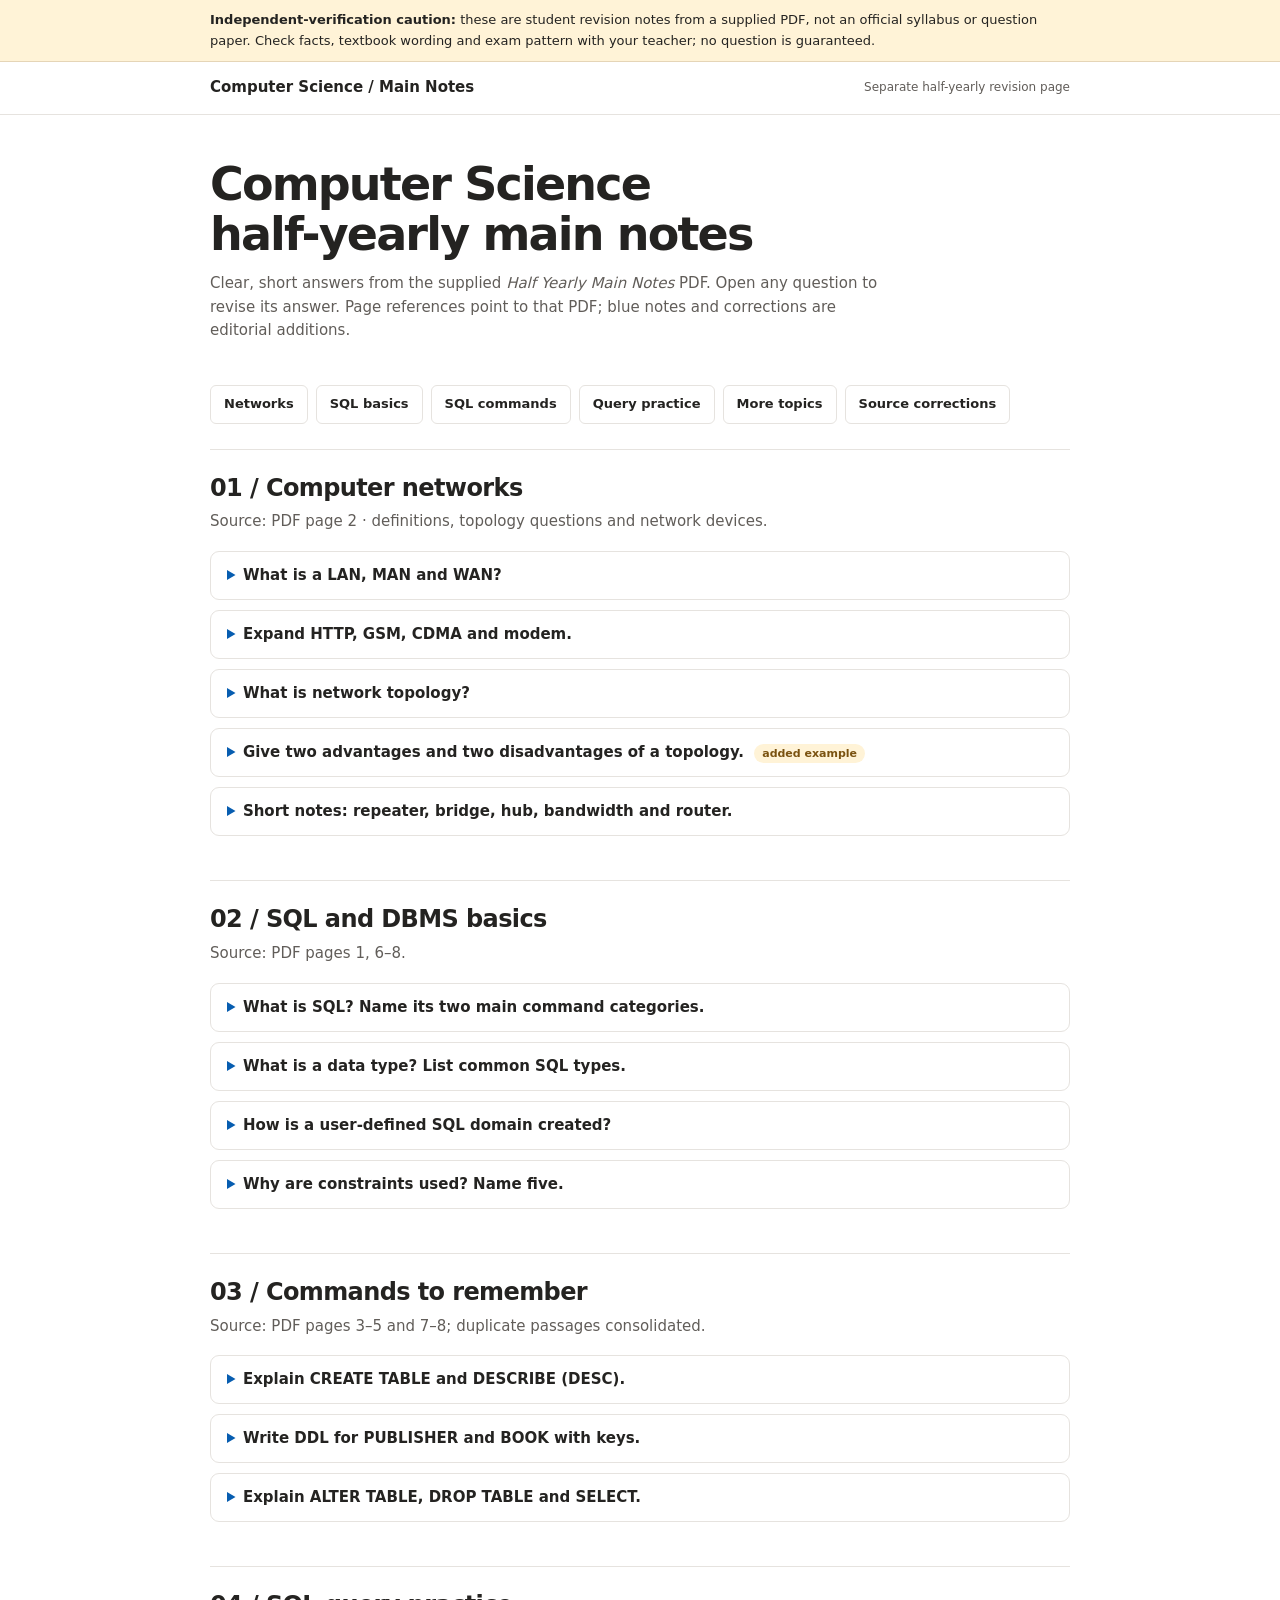
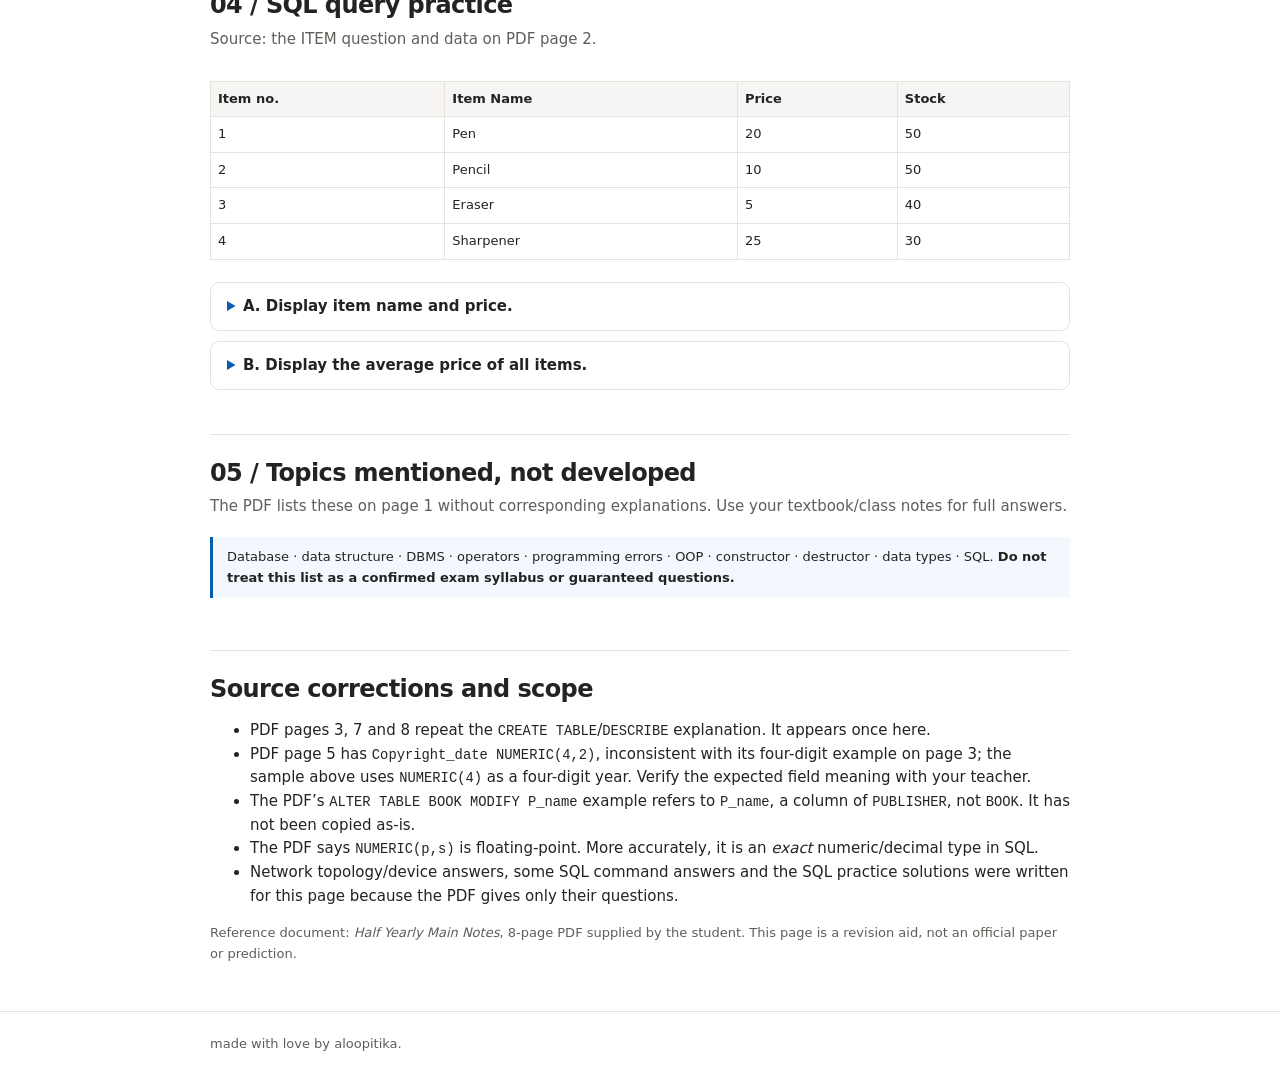
==== index.html @ 2772e167 "Publish separate computer science half-yearly notes" ====
<!doctype html>
<html lang="en">
<head>
<meta charset="utf-8"><meta name="viewport" content="width=device-width,initial-scale=1">
<meta name="description" content="Computer Science half-yearly revision notes: networking, SQL and DBMS, based on Half Yearly Main Notes.">
<title>Computer Science · Half-yearly main notes</title>
<style>
:root{--ink:#242321;--muted:#615d59;--line:#e6e3df;--paper:#fff;--soft:#f6f5f4;--blue:#075db0;--amber:#fff3d7}*{box-sizing:border-box}html{scroll-behavior:smooth}body{margin:0;background:var(--paper);color:var(--ink);font:15px/1.58 Inter,system-ui,-apple-system,Segoe UI,sans-serif}a{color:var(--blue)}.wrap{width:min(860px,calc(100% - 36px));margin:auto}.notice{background:var(--amber);border-bottom:1px solid #e5d5b7;padding:10px 0;font-size:13px}.top{border-bottom:1px solid var(--line);padding:14px 0}.top .wrap{display:flex;justify-content:space-between;gap:12px;align-items:center}.brand{font-weight:700;text-decoration:none;color:var(--ink)}.tag{font-size:12px;color:var(--muted)}header{padding:44px 0 30px}h1{font-size:clamp(30px,6vw,46px);line-height:1.1;letter-spacing:-.04em;margin:0 0 12px}header p{margin:0;max-width:670px;color:var(--muted)}.nav{display:flex;gap:8px;overflow-x:auto;padding:12px 0 25px;scrollbar-width:thin}.nav a{white-space:nowrap;padding:8px 13px;border:1px solid var(--line);border-radius:6px;text-decoration:none;color:var(--ink);font-size:13px;font-weight:600}.nav a:hover,.nav a:focus-visible{background:var(--soft)}section{padding:24px 0 34px;border-top:1px solid var(--line);scroll-margin-top:16px}h2{font-size:24px;letter-spacing:-.025em;line-height:1.2;margin:0 0 8px}h3{font-size:17px;margin:25px 0 10px}.sub{color:var(--muted);margin:0 0 17px}.card{border:1px solid var(--line);border-radius:9px;margin:10px 0;background:#fff;overflow:hidden}summary{cursor:pointer;padding:13px 16px;font-weight:650;line-height:1.4}summary:hover{background:var(--soft)}summary::marker{color:var(--blue)}.answer{padding:0 16px 14px;border-top:1px solid var(--line);color:#373430}.answer p{margin:12px 0 0}.answer ul{margin:9px 0 0;padding-left:20px}.answer li{margin:4px 0}pre{overflow-x:auto;border-radius:7px;background:#f6f5f4;border:1px solid var(--line);padding:12px;font:12.5px/1.55 ui-monospace,SFMono-Regular,Consolas,monospace;color:#282521}code{font: .92em ui-monospace,Consolas,monospace}table{width:100%;border-collapse:collapse;font-size:13px;margin:12px 0}td,th{border:1px solid var(--line);padding:7px;text-align:left}th{background:var(--soft)}.callout{border-left:3px solid var(--blue);padding:10px 14px;background:#f2f8fe;margin:18px 0;font-size:13px}.small{font-size:13px;color:var(--muted)}.pill{display:inline-block;color:#7a5210;background:#fff3d7;border-radius:99px;padding:2px 8px;font-size:11px;margin-left:5px}footer{border-top:1px solid var(--line);padding:22px 0 34px;color:var(--muted);font-size:13px}button{font:inherit;border:1px solid var(--line);background:var(--soft);border-radius:6px;padding:7px 12px;cursor:pointer}button:hover{background:#e8e5e1}@media(max-width:500px){header{padding:32px 0 24px}body{font-size:14px}.top .tag{display:none}table{font-size:12px}}
</style>
</head>
<body>
<div class="notice"><div class="wrap"><strong>Independent-verification caution:</strong> these are student revision notes from a supplied PDF, not an official syllabus or question paper. Check facts, textbook wording and exam pattern with your teacher; no question is guaranteed.</div></div>
<div class="top"><div class="wrap"><a class="brand" href="#top">Computer Science / Main Notes</a><span class="tag">Separate half-yearly revision page</span></div></div>
<main class="wrap" id="top">
<header><h1>Computer Science<br>half-yearly main notes</h1><p>Clear, short answers from the supplied <em>Half Yearly Main Notes</em> PDF. Open any question to revise its answer. Page references point to that PDF; blue notes and corrections are editorial additions.</p></header>
<nav class="nav" aria-label="Jump to topic"><a href="#networks">Networks</a><a href="#sql">SQL basics</a><a href="#commands">SQL commands</a><a href="#practice">Query practice</a><a href="#topics">More topics</a><a href="#corrections">Source corrections</a></nav>
<section id="networks"><h2>01 / Computer networks</h2><p class="sub">Source: PDF page 2 · definitions, topology questions and network devices.</p>
<details class="card"><summary>What is a LAN, MAN and WAN?</summary><div class="answer"><ul><li><strong>LAN</strong> (Local Area Network): connects devices across a small area, such as a school or office building.</li><li><strong>MAN</strong> (Metropolitan Area Network): connects networks across a city or metropolitan area.</li><li><strong>WAN</strong> (Wide Area Network): spans a large region; the internet is a familiar example.</li></ul></div></details>
<details class="card"><summary>Expand HTTP, GSM, CDMA and modem.</summary><div class="answer"><ul><li><strong>HTTP:</strong> Hypertext Transfer Protocol.</li><li><strong>GSM:</strong> Global System for Mobile Communications.</li><li><strong>CDMA:</strong> Code Division Multiple Access.</li><li><strong>Modem:</strong> modulator–demodulator; converts digital signals for an analogue communication channel and converts received signals back.</li></ul></div></details>
<details class="card"><summary>What is network topology?</summary><div class="answer"><p>The physical or logical arrangement of devices and their connections in a network. Common examples are star, bus and ring topologies.</p><p class="small">The PDF asks this question but does not supply its answer; this is an added study answer.</p></div></details>
<details class="card"><summary>Give two advantages and two disadvantages of a topology. <span class="pill">added example</span></summary><div class="answer"><p><strong>Star topology:</strong> each device connects to a central switch or hub.</p><ul><li>Advantages: easy to add or remove devices; one cable failure usually affects only that device.</li><li>Disadvantages: failure of the central device can stop the network; more cabling is needed than in a simple bus layout.</li></ul><p class="small">The source does not name a specific topology. If your question names bus or ring, answer for that topology instead.</p></div></details>
<details class="card"><summary>Short notes: repeater, bridge, hub, bandwidth and router.</summary><div class="answer"><ul><li><strong>Repeater:</strong> regenerates a weak signal to extend a network connection.</li><li><strong>Bridge:</strong> connects network segments and forwards frames using MAC addresses.</li><li><strong>Hub:</strong> sends incoming data to all its connected ports.</li><li><strong>Bandwidth:</strong> a communication channel’s capacity to carry data, commonly expressed in bits per second.</li><li><strong>Router:</strong> connects different networks and forwards packets using IP addresses.</li></ul><p class="small">These were listed as questions on PDF page 2; short answers were added for revision.</p></div></details>
</section>
<section id="sql"><h2>02 / SQL and DBMS basics</h2><p class="sub">Source: PDF pages 1, 6–8.</p>
<details class="card"><summary>What is SQL? Name its two main command categories.</summary><div class="answer"><p><strong>SQL</strong> (Structured Query Language) is used to define, query and manage data in relational databases. <strong>DDL</strong> (Data Definition Language) defines or changes database structures: <code>CREATE</code>, <code>ALTER</code>, <code>DROP</code>. <strong>DML</strong> (Data Manipulation Language) works with stored data: <code>INSERT</code>, <code>UPDATE</code>, <code>DELETE</code>; many school texts also group <code>SELECT</code> here, though some distinguish it as DQL.</p></div></details>
<details class="card"><summary>What is a data type? List common SQL types.</summary><div class="answer"><p>A data type states what kind of value a column stores. Common types include <code>INTEGER</code>/<code>INT</code> and <code>SMALLINT</code> (whole numbers), <code>NUMERIC(p,s)</code> (exact numeric value with precision and scale), <code>CHAR(n)</code> (fixed-length text), <code>VARCHAR(n)</code> (variable-length text), <code>DATE</code>, <code>TIME</code>, <code>TIMESTAMP</code> (date and time), and <code>BOOLEAN</code> (true, false or unknown/NULL).</p><p><code>NUMERIC(5,2)</code> can store a value such as <code>332.32</code>: five total digits, two after the decimal point.</p></div></details>
<details class="card"><summary>How is a user-defined SQL domain created?</summary><div class="answer"><p>With <code>CREATE DOMAIN</code>, where supported:</p><pre>CREATE DOMAIN Vchar AS VARCHAR(15);</pre><p class="small">Source: PDF page 7. SQL dialects differ; this syntax is not supported by every DBMS.</p></div></details>
<details class="card"><summary>Why are constraints used? Name five.</summary><div class="answer"><p>Constraints help maintain data integrity. <strong>PRIMARY KEY</strong> uniquely identifies a row and cannot be NULL; <strong>FOREIGN KEY</strong> links to a candidate/primary key in another table; <strong>UNIQUE</strong> prevents duplicate non-NULL values according to the DBMS’s NULL rules; <strong>CHECK</strong> requires a condition to hold; <strong>NOT NULL</strong> requires a value.</p><pre>PRIMARY KEY (ISBN)
FOREIGN KEY (P_ID) REFERENCES PUBLISHER(P_ID)
UNIQUE (Phone)
CHECK (Price &gt; 20)</pre></div></details>
</section>
<section id="commands"><h2>03 / Commands to remember</h2><p class="sub">Source: PDF pages 3–5 and 7–8; duplicate passages consolidated.</p>
<details class="card"><summary>Explain CREATE TABLE and DESCRIBE (DESC).</summary><div class="answer"><p><code>CREATE TABLE</code> defines a new table, its columns, data types and optional constraints. <code>DESCRIBE</code> or <code>DESC</code> shows an existing table’s structure in systems such as MySQL.</p><pre>CREATE TABLE BOOK (
  ISBN VARCHAR(15) PRIMARY KEY,
  Book_title VARCHAR(50),
  Price NUMERIC(6,2)
);
DESCRIBE BOOK;</pre><p class="small">The PDF uses a longer BOOK example; this is shortened for quick recall. DESC is DBMS-specific, not universal standard SQL.</p></div></details>
<details class="card"><summary>Write DDL for PUBLISHER and BOOK with keys.</summary><div class="answer"><p>Create the referenced <code>PUBLISHER</code> table before <code>BOOK</code>.</p><pre>CREATE TABLE PUBLISHER (
  P_ID VARCHAR(4) PRIMARY KEY,
  P_name VARCHAR(50) NOT NULL,
  Address VARCHAR(150),
  State VARCHAR(15),
  Email VARCHAR(20),
  Phone VARCHAR(30)
);
CREATE TABLE BOOK (
  ISBN VARCHAR(15) PRIMARY KEY,
  Book_title VARCHAR(50) NOT NULL,
  Category VARCHAR(20),
  Price NUMERIC(6,2),
  Copyright_date NUMERIC(4),
  Year NUMERIC(4),
  P_ID VARCHAR(4) NOT NULL,
  FOREIGN KEY (P_ID) REFERENCES PUBLISHER(P_ID)
);</pre><p class="small">Adapted from PDF page 5; <code>Copyright_date</code> is left as a four-digit numeric year to match the other examples. If it means a full date, use <code>DATE</code> instead.</p></div></details>
<details class="card"><summary>Explain ALTER TABLE, DROP TABLE and SELECT.</summary><div class="answer"><ul><li><code>ALTER TABLE</code> changes an existing table’s structure, e.g. adds a column.</li><li><code>DROP TABLE</code> removes a table and its stored data; use with care.</li><li><code>SELECT</code> retrieves columns/rows matching a query.</li></ul><pre>ALTER TABLE BOOK ADD Edition VARCHAR(20);
SELECT Book_title, Price FROM BOOK;
DROP TABLE BOOK;</pre><p class="small">The PDF asks this on page 5 but the supplied answer stops mid-example; these brief answers and examples are editorial additions. Syntax for changing a column varies by DBMS.</p></div></details>
</section>
<section id="practice"><h2>04 / SQL query practice</h2><p class="sub">Source: the ITEM question and data on PDF page 2.</p><div style="overflow-x:auto"><table><thead><tr><th>Item no.</th><th>Item Name</th><th>Price</th><th>Stock</th></tr></thead><tbody><tr><td>1</td><td>Pen</td><td>20</td><td>50</td></tr><tr><td>2</td><td>Pencil</td><td>10</td><td>50</td></tr><tr><td>3</td><td>Eraser</td><td>5</td><td>40</td></tr><tr><td>4</td><td>Sharpener</td><td>25</td><td>30</td></tr></tbody></table></div>
<details class="card"><summary>A. Display item name and price.</summary><div class="answer"><pre>SELECT Item_Name, Price FROM ITEM;</pre><p class="small">The PDF shows the column label as “Item Name”. We use <code>Item_Name</code> as a practical SQL identifier; use the exact identifier from your exam question’s schema.</p></div></details>
<details class="card"><summary>B. Display the average price of all items.</summary><div class="answer"><pre>SELECT AVG(Price) AS Average_Price FROM ITEM;</pre><p>For the given rows, the result is <strong>15</strong>.</p></div></details>
</section>
<section id="topics"><h2>05 / Topics mentioned, not developed</h2><p class="sub">The PDF lists these on page 1 without corresponding explanations. Use your textbook/class notes for full answers.</p><div class="callout">Database · data structure · DBMS · operators · programming errors · OOP · constructor · destructor · data types · SQL. <strong>Do not treat this list as a confirmed exam syllabus or guaranteed questions.</strong></div></section>
<section id="corrections"><h2>Source corrections and scope</h2><ul><li>PDF pages 3, 7 and 8 repeat the <code>CREATE TABLE</code>/<code>DESCRIBE</code> explanation. It appears once here.</li><li>PDF page 5 has <code>Copyright_date NUMERIC(4,2)</code>, inconsistent with its four-digit example on page 3; the sample above uses <code>NUMERIC(4)</code> as a four-digit year. Verify the expected field meaning with your teacher.</li><li>The PDF’s <code>ALTER TABLE BOOK MODIFY P_name</code> example refers to <code>P_name</code>, a column of <code>PUBLISHER</code>, not <code>BOOK</code>. It has not been copied as-is.</li><li>The PDF says <code>NUMERIC(p,s)</code> is floating-point. More accurately, it is an <em>exact</em> numeric/decimal type in SQL.</li><li>Network topology/device answers, some SQL command answers and the SQL practice solutions were written for this page because the PDF gives only their questions.</li></ul><p class="small">Reference document: <em>Half Yearly Main Notes</em>, 8-page PDF supplied by the student. This page is a revision aid, not an official paper or prediction.</p></section>
</main><footer><div class="wrap">made with love by aloopitika.</div></footer>
</body></html>
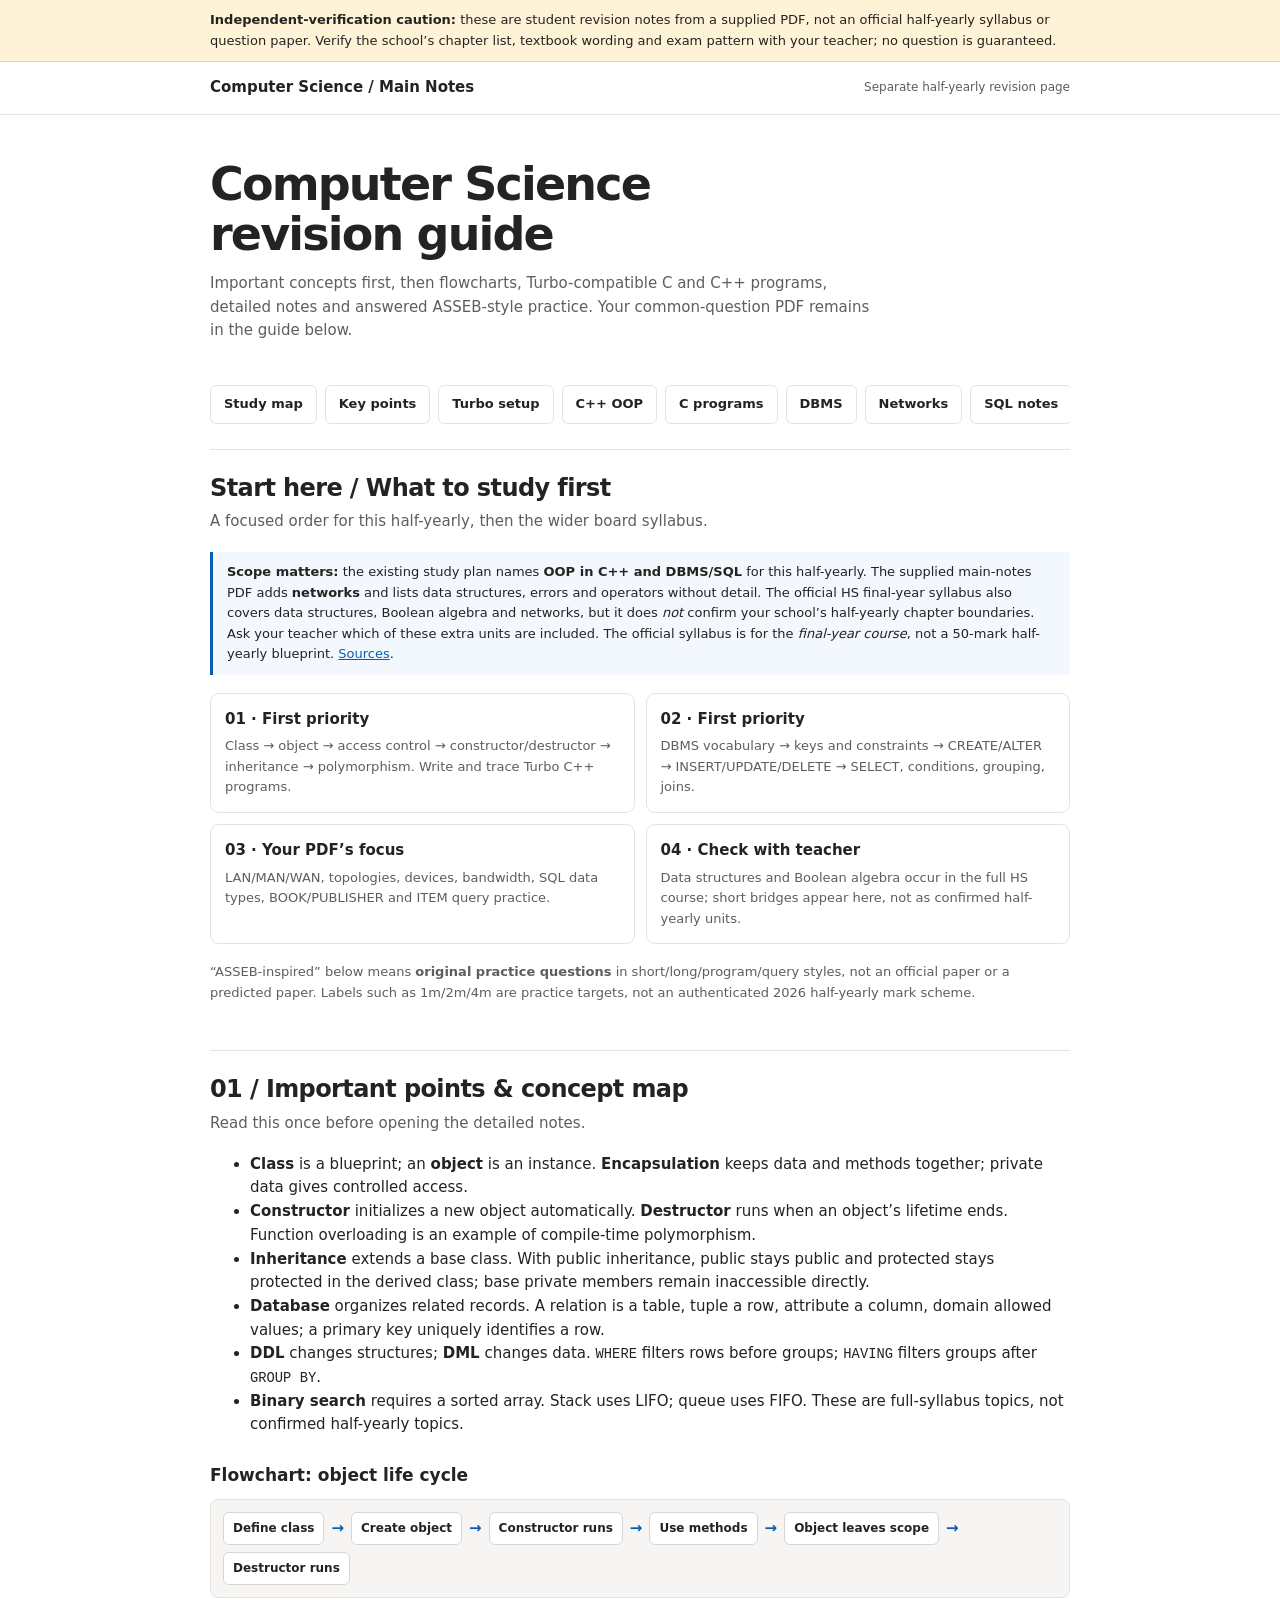
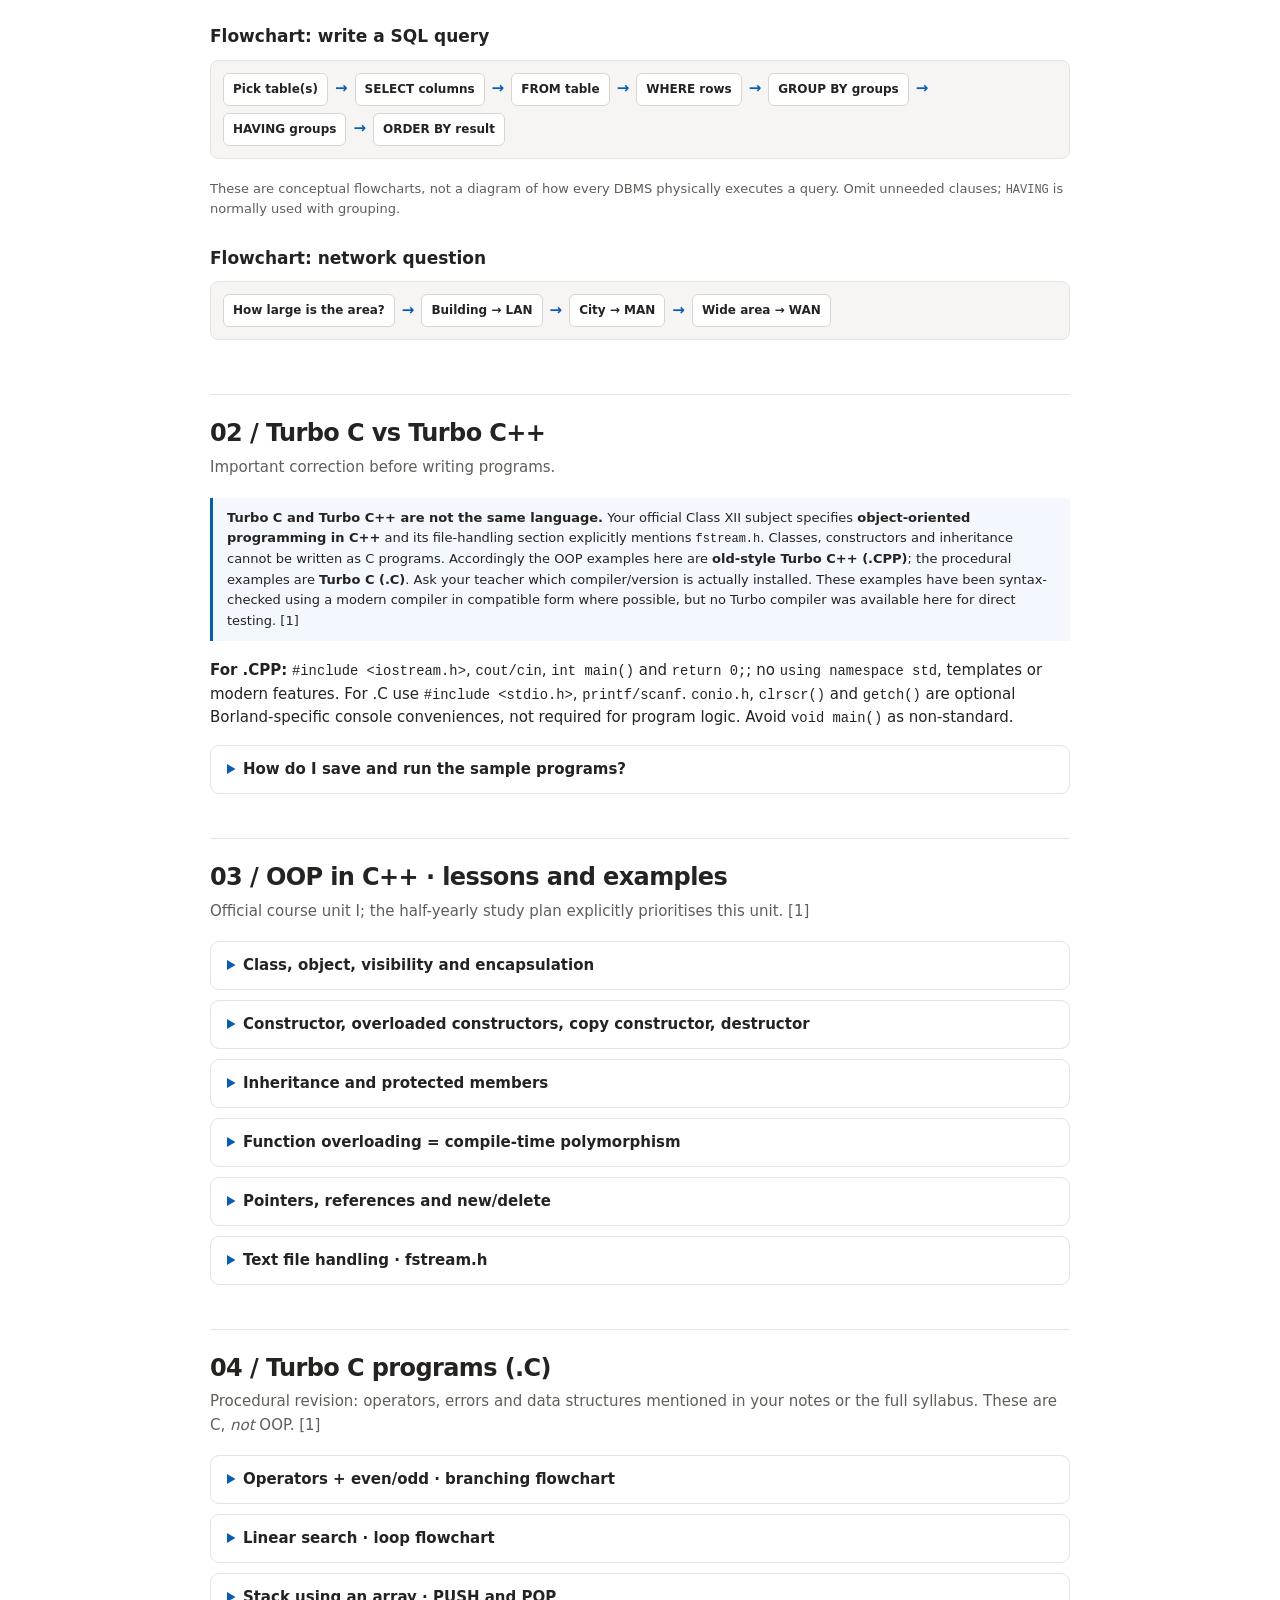
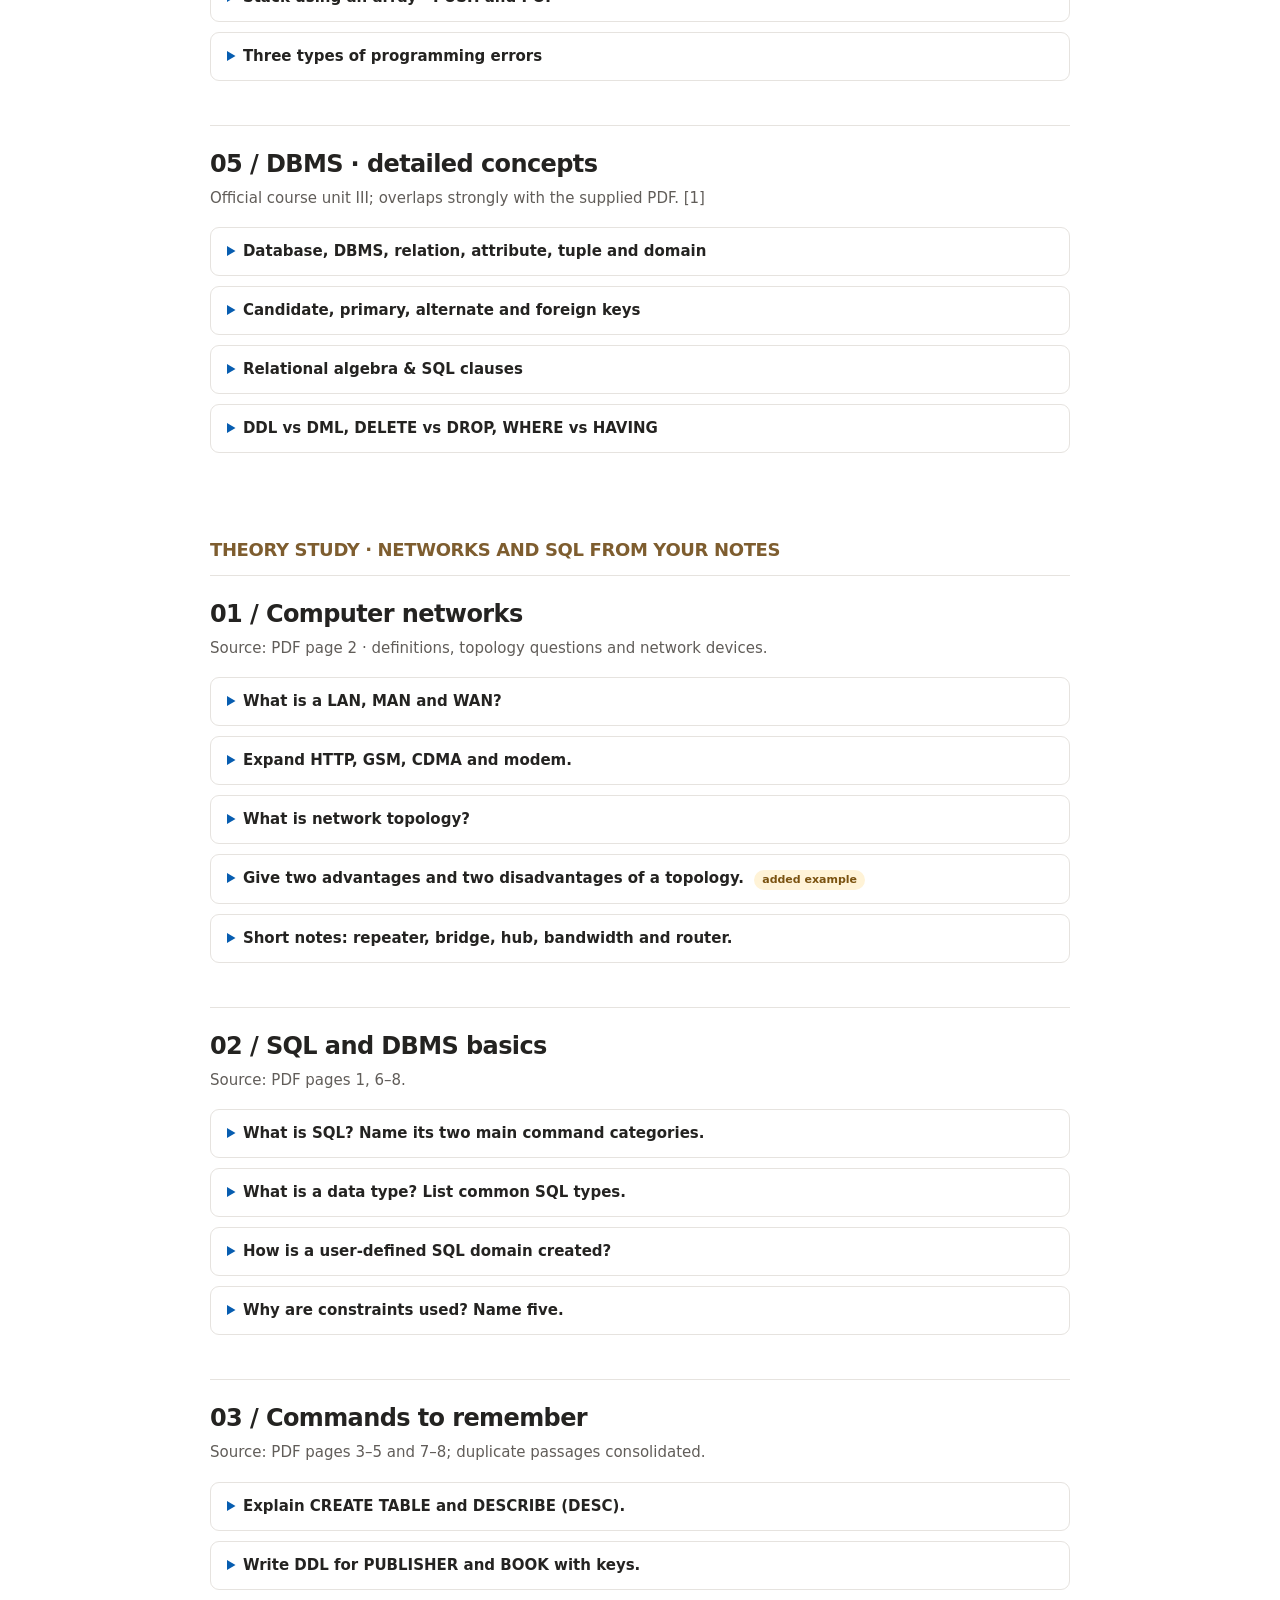
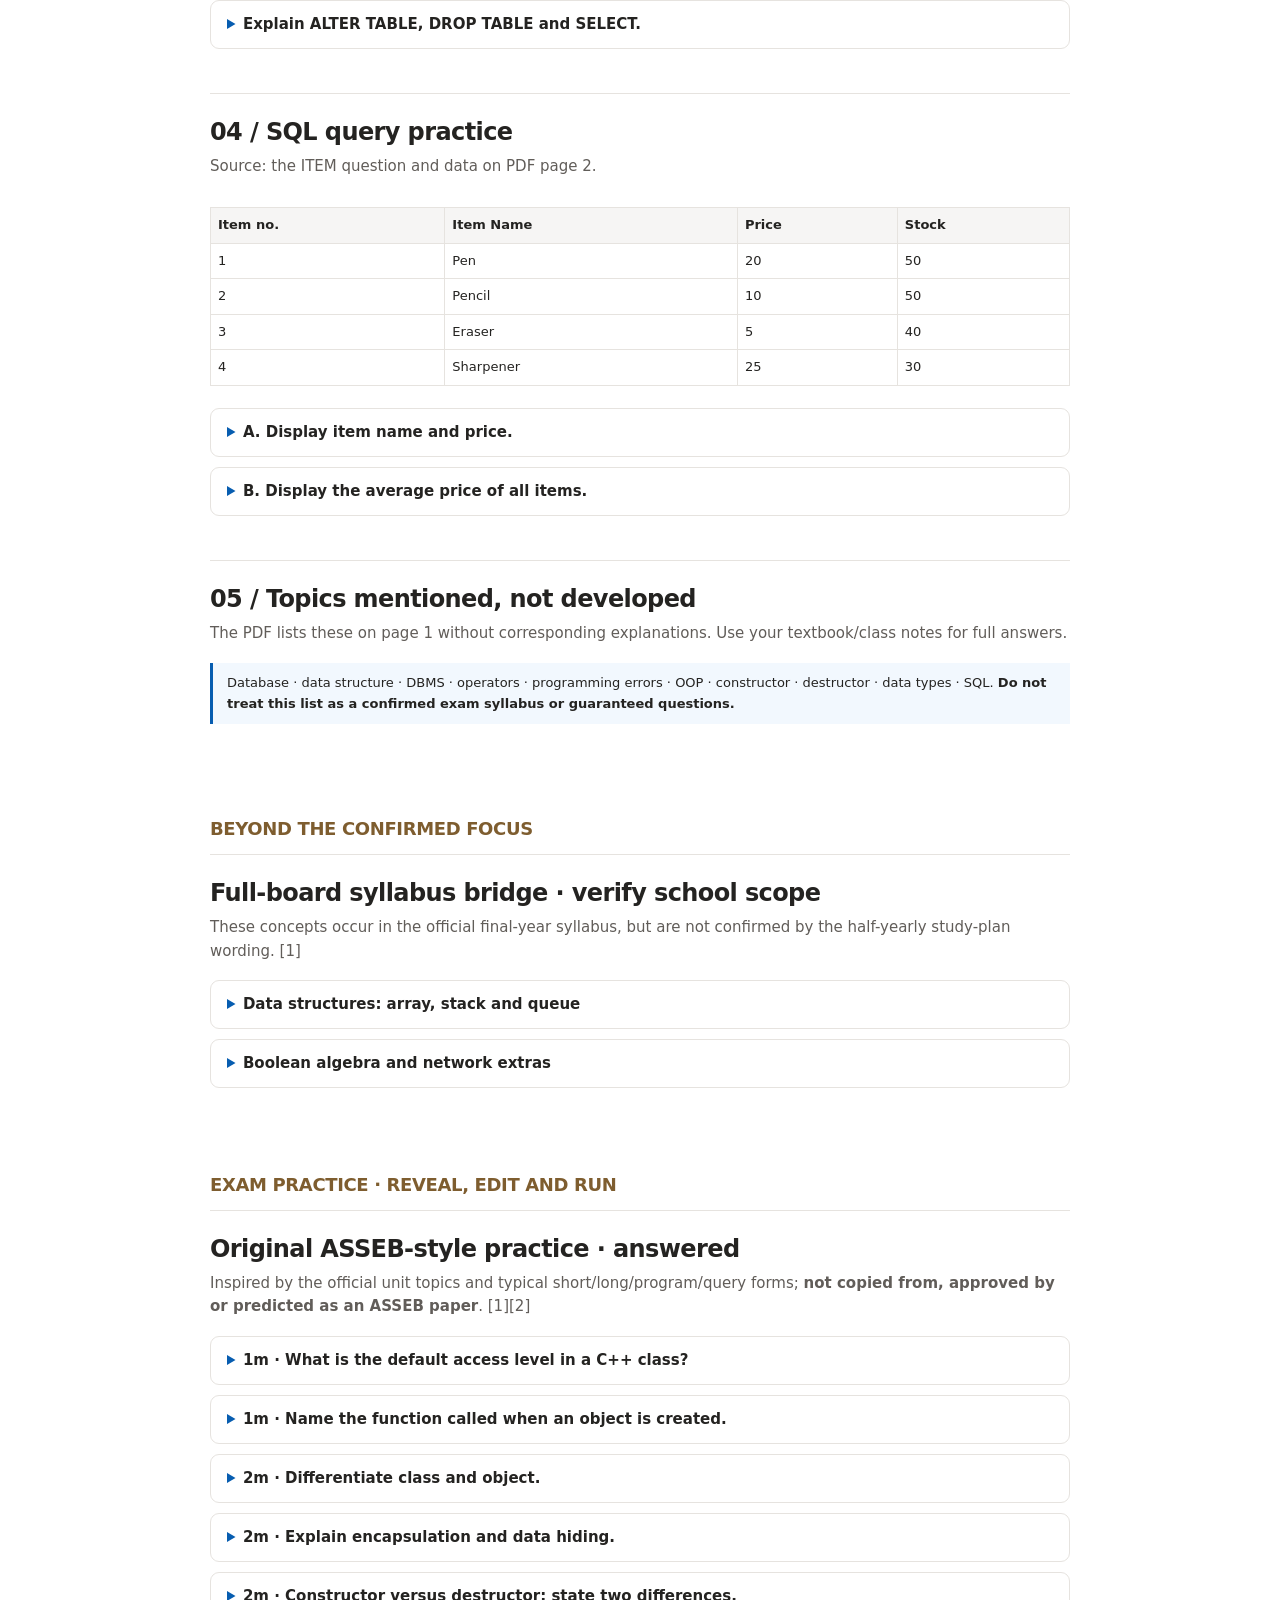
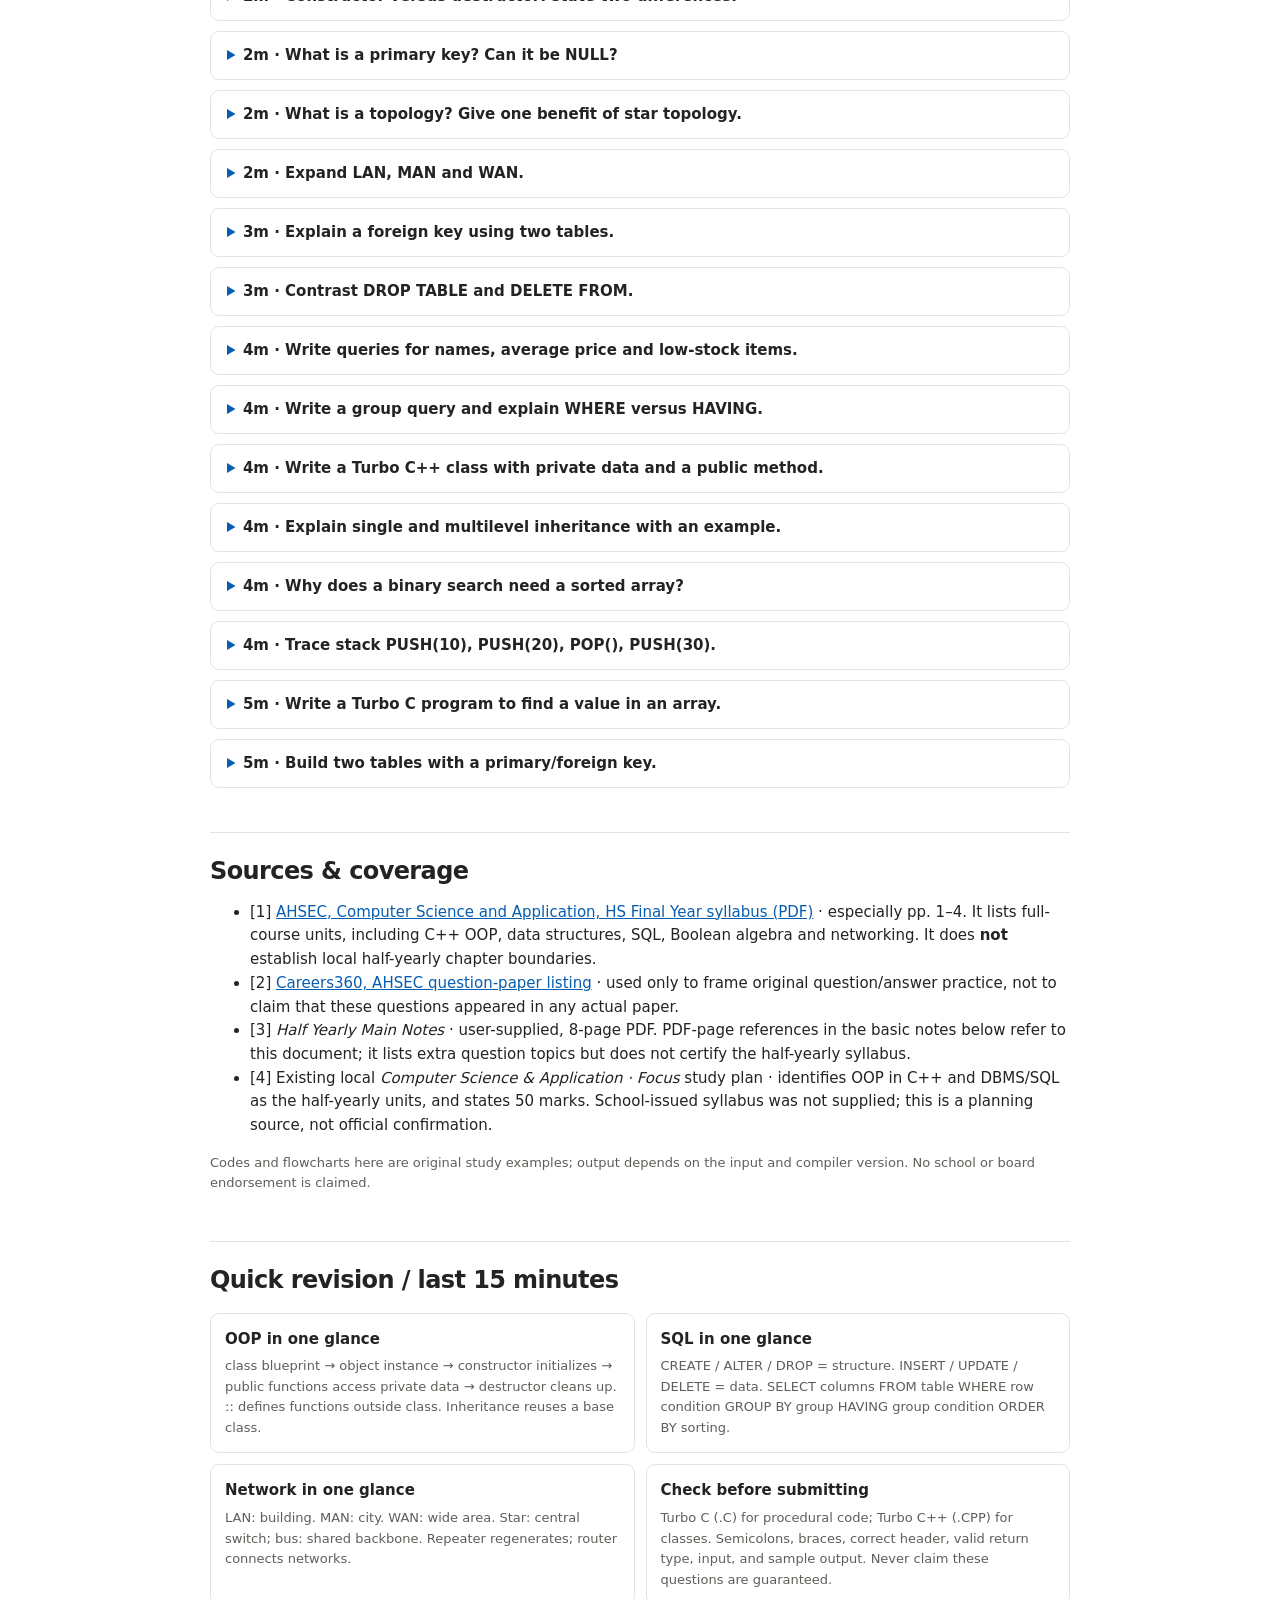
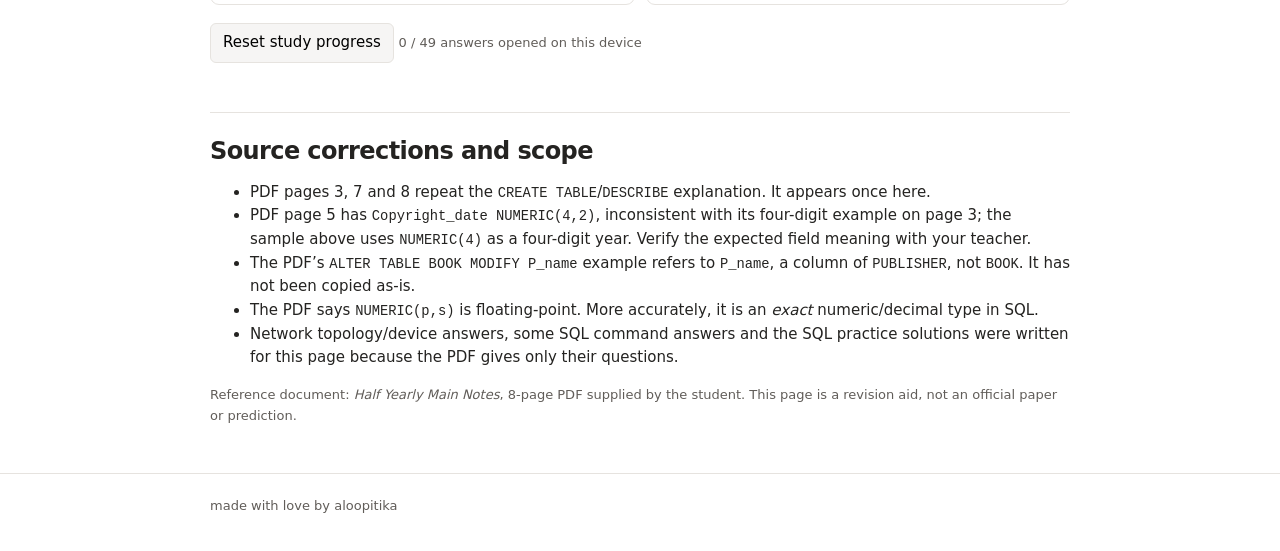
==== commit 8acffd40: "Build interactive CS revision guide and runnable practice lab" ====
--- a/index.html
+++ b/index.html
@@ -3,29 +3,167 @@
 <head>
 <meta charset="utf-8"><meta name="viewport" content="width=device-width,initial-scale=1">
 <meta name="description" content="Computer Science half-yearly revision notes: networking, SQL and DBMS, based on Half Yearly Main Notes.">
-<title>Computer Science · Half-yearly main notes</title>
+<title>Computer Science · Complete half-yearly revision</title>
 <style>
 :root{--ink:#242321;--muted:#615d59;--line:#e6e3df;--paper:#fff;--soft:#f6f5f4;--blue:#075db0;--amber:#fff3d7}*{box-sizing:border-box}html{scroll-behavior:smooth}body{margin:0;background:var(--paper);color:var(--ink);font:15px/1.58 Inter,system-ui,-apple-system,Segoe UI,sans-serif}a{color:var(--blue)}.wrap{width:min(860px,calc(100% - 36px));margin:auto}.notice{background:var(--amber);border-bottom:1px solid #e5d5b7;padding:10px 0;font-size:13px}.top{border-bottom:1px solid var(--line);padding:14px 0}.top .wrap{display:flex;justify-content:space-between;gap:12px;align-items:center}.brand{font-weight:700;text-decoration:none;color:var(--ink)}.tag{font-size:12px;color:var(--muted)}header{padding:44px 0 30px}h1{font-size:clamp(30px,6vw,46px);line-height:1.1;letter-spacing:-.04em;margin:0 0 12px}header p{margin:0;max-width:670px;color:var(--muted)}.nav{display:flex;gap:8px;overflow-x:auto;padding:12px 0 25px;scrollbar-width:thin}.nav a{white-space:nowrap;padding:8px 13px;border:1px solid var(--line);border-radius:6px;text-decoration:none;color:var(--ink);font-size:13px;font-weight:600}.nav a:hover,.nav a:focus-visible{background:var(--soft)}section{padding:24px 0 34px;border-top:1px solid var(--line);scroll-margin-top:16px}h2{font-size:24px;letter-spacing:-.025em;line-height:1.2;margin:0 0 8px}h3{font-size:17px;margin:25px 0 10px}.sub{color:var(--muted);margin:0 0 17px}.card{border:1px solid var(--line);border-radius:9px;margin:10px 0;background:#fff;overflow:hidden}summary{cursor:pointer;padding:13px 16px;font-weight:650;line-height:1.4}summary:hover{background:var(--soft)}summary::marker{color:var(--blue)}.answer{padding:0 16px 14px;border-top:1px solid var(--line);color:#373430}.answer p{margin:12px 0 0}.answer ul{margin:9px 0 0;padding-left:20px}.answer li{margin:4px 0}pre{overflow-x:auto;border-radius:7px;background:#f6f5f4;border:1px solid var(--line);padding:12px;font:12.5px/1.55 ui-monospace,SFMono-Regular,Consolas,monospace;color:#282521}code{font: .92em ui-monospace,Consolas,monospace}table{width:100%;border-collapse:collapse;font-size:13px;margin:12px 0}td,th{border:1px solid var(--line);padding:7px;text-align:left}th{background:var(--soft)}.callout{border-left:3px solid var(--blue);padding:10px 14px;background:#f2f8fe;margin:18px 0;font-size:13px}.small{font-size:13px;color:var(--muted)}.pill{display:inline-block;color:#7a5210;background:#fff3d7;border-radius:99px;padding:2px 8px;font-size:11px;margin-left:5px}footer{border-top:1px solid var(--line);padding:22px 0 34px;color:var(--muted);font-size:13px}button{font:inherit;border:1px solid var(--line);background:var(--soft);border-radius:6px;padding:7px 12px;cursor:pointer}button:hover{background:#e8e5e1}@media(max-width:500px){header{padding:32px 0 24px}body{font-size:14px}.top .tag{display:none}table{font-size:12px}}
-</style>
+.flow{display:flex;align-items:center;gap:7px;flex-wrap:wrap;background:var(--soft);border:1px solid var(--line);padding:12px;border-radius:8px;margin:10px 0 20px}.node{background:#fff;border:1px solid #d9d6d2;padding:6px 9px;border-radius:6px;font-size:12px;font-weight:600}.arrow{color:var(--blue);font-weight:bold}.grid{display:grid;grid-template-columns:repeat(2,1fr);gap:11px;margin:18px 0}.tile{border:1px solid var(--line);border-radius:9px;padding:14px}.tile p{margin:5px 0 0;color:var(--muted);font-size:13px}@media(max-width:600px){.grid{grid-template-columns:1fr}}html{scroll-padding-top:8px}a:focus-visible,summary:focus-visible{outline:2px solid var(--blue);outline-offset:2px}.part-head{margin:42px 0 14px;font-size:18px;letter-spacing:-.02em;color:#7e5d2f;text-transform:uppercase}.lab-link{display:flex;gap:10px;align-items:center;flex-wrap:wrap;margin:12px 0}.open-lab,.run{background:#075db0;color:white;border:1px solid #075db0;padding:9px 13px}.open-lab:hover,.run:hover{background:#074c8e}.modal[hidden]{display:none}.modal{position:fixed;inset:0;background:rgba(13,18,25,.66);display:flex;align-items:center;justify-content:center;z-index:20;padding:12px}.modal-panel{background:#fff;border-radius:12px;width:min(1080px,100%);max-height:95vh;overflow:auto;padding:18px;box-shadow:0 24px 70px #0005}.modal-top{display:flex;justify-content:space-between;gap:16px;border-bottom:1px solid var(--line);padding-bottom:10px}.modal-top p{margin:2px 0}.editor-grid{display:grid;grid-template-columns:1.4fr 1fr;gap:16px}.editor-grid textarea{width:100%;border:1px solid #ccc;border-radius:6px;font:13px/1.5 ui-monospace,Consolas,monospace;padding:10px;background:#fafafa;color:#181818;resize:vertical}#editor{height: min(59vh,590px);min-height:260px;tab-size:4}#stdin{height:90px}#runOutput{min-height:140px;max-height:230px;white-space:pre-wrap;overflow:auto;word-break:break-word}.editor-grid button{margin:8px 7px 0 0}.editor-grid h3{margin:17px 0 4px}@media(max-width:700px){.editor-grid{grid-template-columns:1fr}.modal-panel{padding:12px}#editor{height:38vh;min-height:190px}.modal{align-items:stretch}.modal-panel{max-height:100%}}@media print{.modal,.lab-link,.nav,#resetProgress{display:none!important}details .answer{display:block!important}} </style>
 </head>
 <body>
-<div class="notice"><div class="wrap"><strong>Independent-verification caution:</strong> these are student revision notes from a supplied PDF, not an official syllabus or question paper. Check facts, textbook wording and exam pattern with your teacher; no question is guaranteed.</div></div>
+<div class="notice"><div class="wrap"><strong>Independent-verification caution:</strong> these are student revision notes from a supplied PDF, not an official half-yearly syllabus or question paper. Verify the school’s chapter list, textbook wording and exam pattern with your teacher; no question is guaranteed.</div></div>
 <div class="top"><div class="wrap"><a class="brand" href="#top">Computer Science / Main Notes</a><span class="tag">Separate half-yearly revision page</span></div></div>
 <main class="wrap" id="top">
-<header><h1>Computer Science<br>half-yearly main notes</h1><p>Clear, short answers from the supplied <em>Half Yearly Main Notes</em> PDF. Open any question to revise its answer. Page references point to that PDF; blue notes and corrections are editorial additions.</p></header>
-<nav class="nav" aria-label="Jump to topic"><a href="#networks">Networks</a><a href="#sql">SQL basics</a><a href="#commands">SQL commands</a><a href="#practice">Query practice</a><a href="#topics">More topics</a><a href="#corrections">Source corrections</a></nav>
-<section id="networks"><h2>01 / Computer networks</h2><p class="sub">Source: PDF page 2 · definitions, topology questions and network devices.</p>
+<header><h1>Computer Science<br>revision guide</h1><p>Important concepts first, then flowcharts, Turbo-compatible C and C++ programs, detailed notes and answered ASSEB-style practice. Your common-question PDF remains in the guide below.</p></header>
+<nav class="nav" aria-label="Jump to topic"><a href="#map">Study map</a><a href="#concepts">Key points</a><a href="#turbo">Turbo setup</a><a href="#oop">C++ OOP</a><a href="#cprograms">C programs</a><a href="#dbms">DBMS</a><a href="#networks">Networks</a><a href="#sql">SQL notes</a><a href="#commands">SQL commands</a><a href="#practice">SQL practice</a><a href="#wider">Other units</a><a href="#questions">Questions</a><a href="#recap">Quick revision</a><a href="#sources">Sources</a></nav>
+<section id="map"><h2>Start here / What to study first</h2><p class="sub">A focused order for this half-yearly, then the wider board syllabus.</p>
+<div class="callout"><strong>Scope matters:</strong> the existing study plan names <strong>OOP in C++ and DBMS/SQL</strong> for this half-yearly. The supplied main-notes PDF adds <strong>networks</strong> and lists data structures, errors and operators without detail. The official HS final-year syllabus also covers data structures, Boolean algebra and networks, but it does <em>not</em> confirm your school’s half-yearly chapter boundaries. Ask your teacher which of these extra units are included. The official syllabus is for the <em>final-year course</em>, not a 50-mark half-yearly blueprint. <a href="#sources">Sources</a>.</div>
+<div class="grid"><div class="tile"><b>01 · First priority</b><p>Class → object → access control → constructor/destructor → inheritance → polymorphism. Write and trace Turbo C++ programs.</p></div><div class="tile"><b>02 · First priority</b><p>DBMS vocabulary → keys and constraints → CREATE/ALTER → INSERT/UPDATE/DELETE → SELECT, conditions, grouping, joins.</p></div><div class="tile"><b>03 · Your PDF’s focus</b><p>LAN/MAN/WAN, topologies, devices, bandwidth, SQL data types, BOOK/PUBLISHER and ITEM query practice.</p></div><div class="tile"><b>04 · Check with teacher</b><p>Data structures and Boolean algebra occur in the full HS course; short bridges appear here, not as confirmed half-yearly units.</p></div></div>
+<p class="small">“ASSEB-inspired” below means <strong>original practice questions</strong> in short/long/program/query styles, not an official paper or a predicted paper. Labels such as 1m/2m/4m are practice targets, not an authenticated 2026 half-yearly mark scheme.</p></section>
+<section id="concepts"><h2>01 / Important points &amp; concept map</h2><p class="sub">Read this once before opening the detailed notes.</p>
+<ul><li><b>Class</b> is a blueprint; an <b>object</b> is an instance. <b>Encapsulation</b> keeps data and methods together; private data gives controlled access.</li><li><b>Constructor</b> initializes a new object automatically. <b>Destructor</b> runs when an object’s lifetime ends. Function overloading is an example of compile-time polymorphism.</li><li><b>Inheritance</b> extends a base class. With public inheritance, public stays public and protected stays protected in the derived class; base private members remain inaccessible directly.</li><li><b>Database</b> organizes related records. A relation is a table, tuple a row, attribute a column, domain allowed values; a primary key uniquely identifies a row.</li><li><b>DDL</b> changes structures; <b>DML</b> changes data. <code>WHERE</code> filters rows before groups; <code>HAVING</code> filters groups after <code>GROUP BY</code>.</li><li><b>Binary search</b> requires a sorted array. Stack uses LIFO; queue uses FIFO. These are full-syllabus topics, not confirmed half-yearly topics.</li></ul>
+<h3>Flowchart: object life cycle</h3><div class="flow" role="img" aria-label="Define class then Create object then Constructor runs then Use methods then Object leaves scope then Destructor runs"><span class="node">Define class</span><span aria-hidden="true" class="arrow">→</span><span class="node">Create object</span><span aria-hidden="true" class="arrow">→</span><span class="node">Constructor runs</span><span aria-hidden="true" class="arrow">→</span><span class="node">Use methods</span><span aria-hidden="true" class="arrow">→</span><span class="node">Object leaves scope</span><span aria-hidden="true" class="arrow">→</span><span class="node">Destructor runs</span></div>
+<h3>Flowchart: write a SQL query</h3><div class="flow" role="img" aria-label="Pick table(s) then SELECT columns then FROM table then WHERE rows then GROUP BY groups then HAVING groups then ORDER BY result"><span class="node">Pick table(s)</span><span aria-hidden="true" class="arrow">→</span><span class="node">SELECT columns</span><span aria-hidden="true" class="arrow">→</span><span class="node">FROM table</span><span aria-hidden="true" class="arrow">→</span><span class="node">WHERE rows</span><span aria-hidden="true" class="arrow">→</span><span class="node">GROUP BY groups</span><span aria-hidden="true" class="arrow">→</span><span class="node">HAVING groups</span><span aria-hidden="true" class="arrow">→</span><span class="node">ORDER BY result</span></div><p class="small">These are conceptual flowcharts, not a diagram of how every DBMS physically executes a query. Omit unneeded clauses; <code>HAVING</code> is normally used with grouping.</p>
+<h3>Flowchart: network question</h3><div class="flow" role="img" aria-label="How large is the area? then Building → LAN then City → MAN then Wide area → WAN"><span class="node">How large is the area?</span><span aria-hidden="true" class="arrow">→</span><span class="node">Building → LAN</span><span aria-hidden="true" class="arrow">→</span><span class="node">City → MAN</span><span aria-hidden="true" class="arrow">→</span><span class="node">Wide area → WAN</span></div></section>
+<section id="turbo"><h2>02 / Turbo C vs Turbo C++</h2><p class="sub">Important correction before writing programs.</p><div class="callout"><strong>Turbo C and Turbo C++ are not the same language.</strong> Your official Class XII subject specifies <strong>object-oriented programming in C++</strong> and its file-handling section explicitly mentions <code>fstream.h</code>. Classes, constructors and inheritance cannot be written as C programs. Accordingly the OOP examples here are <strong>old-style Turbo C++ (.CPP)</strong>; the procedural examples are <strong>Turbo C (.C)</strong>. Ask your teacher which compiler/version is actually installed. These examples have been syntax-checked using a modern compiler in compatible form where possible, but no Turbo compiler was available here for direct testing. [1]</div>
+<p><b>For .CPP:</b> <code>#include &lt;iostream.h&gt;</code>, <code>cout/cin</code>, <code>int main()</code> and <code>return 0;</code>; no <code>using namespace std</code>, templates or modern features. For .C use <code>#include &lt;stdio.h&gt;</code>, <code>printf/scanf</code>. <code>conio.h</code>, <code>clrscr()</code> and <code>getch()</code> are optional Borland-specific console conveniences, not required for program logic. Avoid <code>void main()</code> as non-standard.</p>
+<details class="card"><summary>How do I save and run the sample programs?</summary><div class="answer"><p>Save C++ snippets as <code>.CPP</code> and C snippets as <code>.C</code>. In Turbo C++ IDE, compile then run. If the display disappears quickly, view the output screen using the IDE’s output-window shortcut or add <code>#include &lt;conio.h&gt;</code> and <code>getch();</code> just before <code>return 0;</code>. Do not copy several complete programs into one file: each contains its own <code>main()</code>.</p></div></details></section>
+<section id="oop"><h2>03 / OOP in C++ · lessons and examples</h2><p class="sub">Official course unit I; the half-yearly study plan explicitly prioritises this unit. [1]</p>
+<details class="card"><summary>Class, object, visibility and encapsulation</summary><div class="answer"><p>Declare a <b>class</b> with data members and member functions. A class’s members are <b>private by default</b>. Expose safe public functions rather than changing private data directly. An object occupies storage as an instance of the class. <code>::</code> defines a member function outside its class.</p><pre><code>#include &lt;iostream.h&gt;
+class Item {
+    int price;               // private by default
+public:
+    void setPrice(int p);
+    int getPrice() { return price; }
+};
+void Item::setPrice(int p) { price = p; }
+int main() {
+    Item pen;
+    pen.setPrice(20);
+    cout &lt;&lt; &quot;Price = &quot; &lt;&lt; pen.getPrice() &lt;&lt; &quot;\n&quot;;
+    return 0;
+}</code></pre><div class="lab-link"><button type="button" class="open-lab" data-code="1" data-lang="cpp">✎ Open practice window · .CPP</button><span class="small">Edit the answer and try an input</span></div><p><b>Output:</b> Price = 20. You cannot write <code>pen.price = 20</code> outside the class because <code>price</code> is private.</p></div></details>
+<details class="card"><summary>Constructor, overloaded constructors, copy constructor, destructor</summary><div class="answer"><p>A <b>constructor</b> has the class name and no return type; it runs when an object is created. A no-argument constructor is a default constructor. Constructors may be overloaded by parameter list; a copy constructor builds an object from another of the same class. A <b>destructor</b> starts with <code>~</code>, has no parameters/return type, and is called when an automatic object leaves scope.</p><pre><code>#include &lt;iostream.h&gt;
+class Box {
+    int length;
+public:
+    Box() { length = 0; }
+    Box(int n) { length = n; }
+    Box(const Box &amp;other) { length = other.length; }
+    ~Box() { } // cleanup if needed
+    int getLength() { return length; }
+};
+int main() {
+    Box a(7);
+    Box b(a);
+    cout &lt;&lt; b.getLength() &lt;&lt; &quot;\n&quot;;
+    return 0;
+}</code></pre><div class="lab-link"><button type="button" class="open-lab" data-code="2" data-lang="cpp">✎ Open practice window · .CPP</button><span class="small">Edit the answer and try an input</span></div><p><b>Output:</b> 7. <code>Box b(a)</code> calls the copy constructor.</p></div></details>
+<details class="card"><summary>Inheritance and protected members</summary><div class="answer"><p>A <b>derived class</b> inherits accessible base members. <b>Single</b>: one base; <b>multilevel</b>: A → B → C; <b>multiple</b>: two or more bases for one derived class. Public inheritance keeps base public members public and protected members protected; base private members are not directly accessible in the derived class.</p><pre><code>#include &lt;iostream.h&gt;
+class Person {
+protected:
+    int age;
+public:
+    void setAge(int a) { age = a; }
+};
+class Student : public Person {
+public:
+    void show() { cout &lt;&lt; &quot;Age: &quot; &lt;&lt; age &lt;&lt; &quot;\n&quot;; }
+};
+int main() {
+    Student s;
+    s.setAge(17);
+    s.show();
+    return 0;
+}</code></pre><div class="lab-link"><button type="button" class="open-lab" data-code="3" data-lang="cpp">✎ Open practice window · .CPP</button><span class="small">Edit the answer and try an input</span></div><p><b>Output:</b> Age: 17.</p></div></details>
+<details class="card"><summary>Function overloading = compile-time polymorphism</summary><div class="answer"><p>Functions with the same name can have different parameter lists; the call selects the matching version. Return type alone is <b>not</b> enough to overload a function.</p><pre><code>#include &lt;iostream.h&gt;
+int area(int side) { return side * side; }
+int area(int length, int width) { return length * width; }
+int main() {
+    cout &lt;&lt; area(4) &lt;&lt; &quot; &quot; &lt;&lt; area(4, 5) &lt;&lt; &quot;\n&quot;;
+    return 0;
+}</code></pre><div class="lab-link"><button type="button" class="open-lab" data-code="4" data-lang="cpp">✎ Open practice window · .CPP</button><span class="small">Edit the answer and try an input</span></div><p><b>Output:</b> 16 20.</p></div></details>
+<details class="card"><summary>Pointers, references and new/delete</summary><div class="answer"><p>A pointer stores an address. <code>&amp;</code> takes an address; <code>*</code> dereferences it. A reference is another name for an existing variable. <code>new</code> allocates, and <code>delete</code> releases dynamically allocated storage. Never dereference an uninitialized pointer.</p><pre><code>#include &lt;iostream.h&gt;
+int main() {
+    int x = 10;
+    int &amp;alias = x;
+    int *p = new int;
+    *p = alias + 5;
+    cout &lt;&lt; *p &lt;&lt; &quot;\n&quot;;
+    delete p;
+    return 0;
+}</code></pre><div class="lab-link"><button type="button" class="open-lab" data-code="5" data-lang="cpp">✎ Open practice window · .CPP</button><span class="small">Edit the answer and try an input</span></div><p><b>Output:</b> 15. A pointer to a structure/object can use <code>p-&gt;member</code>.</p></div></details>
+<details class="card"><summary>Text file handling · fstream.h</summary><div class="answer"><p>File streams persist data after the program ends: <code>ofstream</code> writes, <code>ifstream</code> reads; <code>ios::app</code> appends. Check a stream before using it. Read a line with <code>getline</code>. Binary files use <code>read</code>/<code>write</code>; do not write raw objects containing pointers or dynamic strings to binary files.</p><pre><code>#include &lt;iostream.h&gt;
+#include &lt;fstream.h&gt;
+int main() {
+    ofstream out(&quot;NOTES.TXT&quot;);
+    if (!out) { cout &lt;&lt; &quot;Open failed\n&quot;; return 1; }
+    out &lt;&lt; &quot;Assam&quot; &lt;&lt; &quot;\n&quot;;
+    out.close();
+    ifstream in(&quot;NOTES.TXT&quot;);
+    char line[80];
+    if (!in) { cout &lt;&lt; &quot;Read failed\n&quot;; return 1; }
+    while (in.getline(line, 80)) cout &lt;&lt; line &lt;&lt; &quot;\n&quot;;
+    in.close();
+    return 0;
+}</code></pre><div class="lab-link"><button type="button" class="open-lab" data-code="6" data-lang="cpp">✎ Open practice window · .CPP</button><span class="small">Edit the answer and try an input</span></div><p><b>Output:</b> Assam. Compiling as <code>.CPP</code> requires the old Turbo C++ header; modern compilers use <code>&lt;fstream&gt;</code> instead.</p></div></details></section>
+<section id="cprograms"><h2>04 / Turbo C programs (.C)</h2><p class="sub">Procedural revision: operators, errors and data structures mentioned in your notes or the full syllabus. These are C, <em>not</em> OOP. [1]</p>
+<details class="card"><summary>Operators + even/odd · branching flowchart</summary><div class="answer"><div class="flow" role="img" aria-label="Read n then n % 2 == 0? then Yes → even then No → odd"><span class="node">Read n</span><span aria-hidden="true" class="arrow">→</span><span class="node">n % 2 == 0?</span><span aria-hidden="true" class="arrow">→</span><span class="node">Yes → even</span><span aria-hidden="true" class="arrow">→</span><span class="node">No → odd</span></div><pre><code>#include &lt;stdio.h&gt;
+int main(void) {
+    int n;
+    printf(&quot;Enter a number: &quot;);
+    if (scanf(&quot;%d&quot;, &amp;n) != 1) return 1;
+    if (n % 2 == 0) printf(&quot;Even\n&quot;);
+    else printf(&quot;Odd\n&quot;);
+    return 0;
+}</code></pre><div class="lab-link"><button type="button" class="open-lab" data-code="7" data-lang="c">✎ Open practice window · .C</button><span class="small">Edit the answer and try an input</span></div><p><b>Example:</b> input 7 → Odd. <code>%</code> gives the remainder; <code>==</code> compares, while <code>=</code> assigns.</p></div></details>
+<details class="card"><summary>Linear search · loop flowchart</summary><div class="answer"><div class="flow" role="img" aria-label="Start at index 0 then Compare value then Match? → print index then Else advance then End → not found"><span class="node">Start at index 0</span><span aria-hidden="true" class="arrow">→</span><span class="node">Compare value</span><span aria-hidden="true" class="arrow">→</span><span class="node">Match? → print index</span><span aria-hidden="true" class="arrow">→</span><span class="node">Else advance</span><span aria-hidden="true" class="arrow">→</span><span class="node">End → not found</span></div><pre><code>#include &lt;stdio.h&gt;
+int main(void) {
+    int a[5] = {4, 9, 2, 7, 1};
+    int key = 7, i, found = -1;
+    for (i = 0; i &lt; 5; ++i) {
+        if (a[i] == key) { found = i; break; }
+    }
+    if (found &gt;= 0) printf(&quot;Found at index %d\n&quot;, found);
+    else printf(&quot;Not found\n&quot;);
+    return 0;
+}</code></pre><div class="lab-link"><button type="button" class="open-lab" data-code="8" data-lang="c">✎ Open practice window · .C</button><span class="small">Edit the answer and try an input</span></div><p><b>Output:</b> Found at index 3. Linear search does not require sorted input; binary search does.</p></div></details>
+<details class="card"><summary>Stack using an array · PUSH and POP</summary><div class="answer"><div class="flow" role="img" aria-label="PUSH request then Is top at MAX−1? then Yes → overflow then No → increment top; store"><span class="node">PUSH request</span><span aria-hidden="true" class="arrow">→</span><span class="node">Is top at MAX−1?</span><span aria-hidden="true" class="arrow">→</span><span class="node">Yes → overflow</span><span aria-hidden="true" class="arrow">→</span><span class="node">No → increment top; store</span></div><pre><code>#include &lt;stdio.h&gt;
+#define MAX 5
+int stack[MAX], top = -1;
+void push(int x) {
+    if (top == MAX - 1) printf(&quot;Overflow\n&quot;);
+    else stack[++top] = x;
+}
+void pop(void) {
+    if (top == -1) printf(&quot;Underflow\n&quot;);
+    else printf(&quot;Popped %d\n&quot;, stack[top--]);
+}
+int main(void) {
+    push(10); push(20); pop(); pop();
+    return 0;
+}</code></pre><div class="lab-link"><button type="button" class="open-lab" data-code="9" data-lang="c">✎ Open practice window · .C</button><span class="small">Edit the answer and try an input</span></div><p><b>Output:</b> Popped 20; then Popped 10. This is an illustrative <code>.C</code> exercise; the official Class XII practical specifies C++ for its programming problem.</p></div></details>
+<details class="card"><summary>Three types of programming errors</summary><div class="answer"><ul><li><b>Syntax/compiler error:</b> missing semicolon or misspelled identifier; compilation fails.</li><li><b>Runtime error:</b> occurs while executing, e.g. invalid input or out-of-range access may fail or behave unpredictably.</li><li><b>Logical error:</b> runs but gives the wrong answer, e.g. using <code>+</code> where <code>*</code> was intended.</li></ul></div></details></section>
+<section id="dbms"><h2>05 / DBMS · detailed concepts</h2><p class="sub">Official course unit III; overlaps strongly with the supplied PDF. [1]</p>
+<details class="card"><summary>Database, DBMS, relation, attribute, tuple and domain</summary><div class="answer"><p>A <b>database</b> is organized related data; a <b>DBMS</b> creates, stores, retrieves and manages it. A relational <b>relation</b> is represented as a table; <b>attributes</b> are columns, <b>tuples</b> are rows, and a <b>domain</b> is a column’s allowed type/set of values. In ITEM, <code>Price</code> is an attribute and <code>(1, Pen, 20, 50)</code> is a tuple.</p></div></details>
+<details class="card"><summary>Candidate, primary, alternate and foreign keys</summary><div class="answer"><p>A <b>candidate key</b> can uniquely identify a row and has no unnecessary column; choose one as the <b>primary key</b>. Other candidate keys are <b>alternate keys</b>. A <b>foreign key</b> in BOOK points to a primary or unique key in PUBLISHER. Primary keys are unique and not NULL. Foreign keys may repeat across rows and may be NULL unless explicitly constrained.</p><div class="flow" role="img" aria-label="PUBLISHER.P_ID (primary) then BOOK.P_ID (foreign) then Valid P_ID or allowed NULL"><span class="node">PUBLISHER.P_ID (primary)</span><span aria-hidden="true" class="arrow">→</span><span class="node">BOOK.P_ID (foreign)</span><span aria-hidden="true" class="arrow">→</span><span class="node">Valid P_ID or allowed NULL</span></div></div></details>
+<details class="card"><summary>Relational algebra &amp; SQL clauses</summary><div class="answer"><p><b>Selection</b> chooses rows (<code>WHERE</code>); <b>projection</b> chooses columns (<code>SELECT column</code>); <b>union</b> combines compatible result sets without duplicate tuples; <b>Cartesian product</b> forms all pairs. In SQL, <code>UNION</code> removes duplicate rows unless <code>UNION ALL</code> is used.</p><pre><code>SELECT Item_Name, Price FROM ITEM WHERE Price BETWEEN 10 AND 25;
+SELECT DISTINCT Stock FROM ITEM ORDER BY Stock DESC;
+SELECT Stock, COUNT(*) FROM ITEM
+GROUP BY Stock HAVING COUNT(*) &gt; 1;</code></pre><p>Example of a two-table equi-join: </p><pre><code>SELECT B.Book_title, P.P_name
+FROM BOOK B, PUBLISHER P
+WHERE B.P_ID = P.P_ID;</code></pre></div></details>
+<details class="card"><summary>DDL vs DML, DELETE vs DROP, WHERE vs HAVING</summary><div class="answer"><p><b>DDL:</b> CREATE, ALTER, DROP change table definitions. <b>DML:</b> INSERT, UPDATE, DELETE change stored rows; SELECT retrieves them. <code>DELETE FROM ITEM WHERE Item_no = 4;</code> removes one selected row; <code>DROP TABLE ITEM;</code> removes the table itself. <code>WHERE</code> tests individual rows; <code>HAVING</code> tests groups/aggregate results.</p></div></details></section>
+<h2 class="part-head">Theory study · networks and SQL from your notes</h2><section id="networks"><h2>01 / Computer networks</h2><p class="sub">Source: PDF page 2 · definitions, topology questions and network devices.</p>
 <details class="card"><summary>What is a LAN, MAN and WAN?</summary><div class="answer"><ul><li><strong>LAN</strong> (Local Area Network): connects devices across a small area, such as a school or office building.</li><li><strong>MAN</strong> (Metropolitan Area Network): connects networks across a city or metropolitan area.</li><li><strong>WAN</strong> (Wide Area Network): spans a large region; the internet is a familiar example.</li></ul></div></details>
 <details class="card"><summary>Expand HTTP, GSM, CDMA and modem.</summary><div class="answer"><ul><li><strong>HTTP:</strong> Hypertext Transfer Protocol.</li><li><strong>GSM:</strong> Global System for Mobile Communications.</li><li><strong>CDMA:</strong> Code Division Multiple Access.</li><li><strong>Modem:</strong> modulator–demodulator; converts digital signals for an analogue communication channel and converts received signals back.</li></ul></div></details>
 <details class="card"><summary>What is network topology?</summary><div class="answer"><p>The physical or logical arrangement of devices and their connections in a network. Common examples are star, bus and ring topologies.</p><p class="small">The PDF asks this question but does not supply its answer; this is an added study answer.</p></div></details>
 <details class="card"><summary>Give two advantages and two disadvantages of a topology. <span class="pill">added example</span></summary><div class="answer"><p><strong>Star topology:</strong> each device connects to a central switch or hub.</p><ul><li>Advantages: easy to add or remove devices; one cable failure usually affects only that device.</li><li>Disadvantages: failure of the central device can stop the network; more cabling is needed than in a simple bus layout.</li></ul><p class="small">The source does not name a specific topology. If your question names bus or ring, answer for that topology instead.</p></div></details>
-<details class="card"><summary>Short notes: repeater, bridge, hub, bandwidth and router.</summary><div class="answer"><ul><li><strong>Repeater:</strong> regenerates a weak signal to extend a network connection.</li><li><strong>Bridge:</strong> connects network segments and forwards frames using MAC addresses.</li><li><strong>Hub:</strong> sends incoming data to all its connected ports.</li><li><strong>Bandwidth:</strong> a communication channel’s capacity to carry data, commonly expressed in bits per second.</li><li><strong>Router:</strong> connects different networks and forwards packets using IP addresses.</li></ul><p class="small">These were listed as questions on PDF page 2; short answers were added for revision.</p></div></details>
+<details class="card"><summary>Short notes: repeater, bridge, hub, bandwidth and router.</summary><div class="answer"><ul><li><strong>Repeater:</strong> regenerates a weak signal to extend a network connection.</li><li><strong>Bridge:</strong> connects network segments and forwards frames using MAC addresses.</li><li><strong>Hub:</strong> sends incoming data to all its connected ports.</li><li><strong>Bandwidth:</strong> the range of frequencies a channel can carry, measured in Hz; in casual networking usage, the term also describes data capacity, measured in bps. The two measurements are not identical.</li><li><strong>Router:</strong> connects different networks and forwards packets using IP addresses.</li></ul><p class="small">These were listed as questions on PDF page 2; short answers were added for revision.</p></div></details>
 </section>
 <section id="sql"><h2>02 / SQL and DBMS basics</h2><p class="sub">Source: PDF pages 1, 6–8.</p>
 <details class="card"><summary>What is SQL? Name its two main command categories.</summary><div class="answer"><p><strong>SQL</strong> (Structured Query Language) is used to define, query and manage data in relational databases. <strong>DDL</strong> (Data Definition Language) defines or changes database structures: <code>CREATE</code>, <code>ALTER</code>, <code>DROP</code>. <strong>DML</strong> (Data Manipulation Language) works with stored data: <code>INSERT</code>, <code>UPDATE</code>, <code>DELETE</code>; many school texts also group <code>SELECT</code> here, though some distinguish it as DQL.</p></div></details>
 <details class="card"><summary>What is a data type? List common SQL types.</summary><div class="answer"><p>A data type states what kind of value a column stores. Common types include <code>INTEGER</code>/<code>INT</code> and <code>SMALLINT</code> (whole numbers), <code>NUMERIC(p,s)</code> (exact numeric value with precision and scale), <code>CHAR(n)</code> (fixed-length text), <code>VARCHAR(n)</code> (variable-length text), <code>DATE</code>, <code>TIME</code>, <code>TIMESTAMP</code> (date and time), and <code>BOOLEAN</code> (true, false or unknown/NULL).</p><p><code>NUMERIC(5,2)</code> can store a value such as <code>332.32</code>: five total digits, two after the decimal point.</p></div></details>
 <details class="card"><summary>How is a user-defined SQL domain created?</summary><div class="answer"><p>With <code>CREATE DOMAIN</code>, where supported:</p><pre>CREATE DOMAIN Vchar AS VARCHAR(15);</pre><p class="small">Source: PDF page 7. SQL dialects differ; this syntax is not supported by every DBMS.</p></div></details>
-<details class="card"><summary>Why are constraints used? Name five.</summary><div class="answer"><p>Constraints help maintain data integrity. <strong>PRIMARY KEY</strong> uniquely identifies a row and cannot be NULL; <strong>FOREIGN KEY</strong> links to a candidate/primary key in another table; <strong>UNIQUE</strong> prevents duplicate non-NULL values according to the DBMS’s NULL rules; <strong>CHECK</strong> requires a condition to hold; <strong>NOT NULL</strong> requires a value.</p><pre>PRIMARY KEY (ISBN)
+<details class="card"><summary>Why are constraints used? Name five.</summary><div class="answer"><p>Constraints help maintain data integrity. <strong>PRIMARY KEY</strong> uniquely identifies a row and cannot be NULL; <strong>FOREIGN KEY</strong> references a primary or unique key in another table; <strong>UNIQUE</strong> prevents duplicate non-NULL values according to the DBMS’s NULL rules; <strong>CHECK</strong> requires a condition to hold; <strong>NOT NULL</strong> requires a value.</p><pre>PRIMARY KEY (ISBN)
 FOREIGN KEY (P_ID) REFERENCES PUBLISHER(P_ID)
 UNIQUE (Phone)
 CHECK (Price &gt; 20)</pre></div></details>
@@ -64,6 +202,20 @@
 <details class="card"><summary>B. Display the average price of all items.</summary><div class="answer"><pre>SELECT AVG(Price) AS Average_Price FROM ITEM;</pre><p>For the given rows, the result is <strong>15</strong>.</p></div></details>
 </section>
 <section id="topics"><h2>05 / Topics mentioned, not developed</h2><p class="sub">The PDF lists these on page 1 without corresponding explanations. Use your textbook/class notes for full answers.</p><div class="callout">Database · data structure · DBMS · operators · programming errors · OOP · constructor · destructor · data types · SQL. <strong>Do not treat this list as a confirmed exam syllabus or guaranteed questions.</strong></div></section>
-<section id="corrections"><h2>Source corrections and scope</h2><ul><li>PDF pages 3, 7 and 8 repeat the <code>CREATE TABLE</code>/<code>DESCRIBE</code> explanation. It appears once here.</li><li>PDF page 5 has <code>Copyright_date NUMERIC(4,2)</code>, inconsistent with its four-digit example on page 3; the sample above uses <code>NUMERIC(4)</code> as a four-digit year. Verify the expected field meaning with your teacher.</li><li>The PDF’s <code>ALTER TABLE BOOK MODIFY P_name</code> example refers to <code>P_name</code>, a column of <code>PUBLISHER</code>, not <code>BOOK</code>. It has not been copied as-is.</li><li>The PDF says <code>NUMERIC(p,s)</code> is floating-point. More accurately, it is an <em>exact</em> numeric/decimal type in SQL.</li><li>Network topology/device answers, some SQL command answers and the SQL practice solutions were written for this page because the PDF gives only their questions.</li></ul><p class="small">Reference document: <em>Half Yearly Main Notes</em>, 8-page PDF supplied by the student. This page is a revision aid, not an official paper or prediction.</p></section>
-</main><footer><div class="wrap">made with love by aloopitika.</div></footer>
-</body></html>
+<h2 class="part-head">Beyond the confirmed focus</h2><section id="wider"><h2>Full-board syllabus bridge · verify school scope</h2><p class="sub">These concepts occur in the official final-year syllabus, but are not confirmed by the half-yearly study-plan wording. [1]</p>
+<details class="card"><summary>Data structures: array, stack and queue</summary><div class="answer"><p><b>Array:</b> same-type values at indexed positions; insertion/deletion may require shifting. <b>Stack:</b> LIFO; PUSH adds to top, POP removes from top; check overflow/underflow. <b>Queue:</b> FIFO; insert at rear, remove at front. A circular queue wraps indices instead of wasting freed slots.</p><div class="flow" role="img" aria-label="PUSH 10 then PUSH 20 then POP → 20 then POP → 10"><span class="node">PUSH 10</span><span aria-hidden="true" class="arrow">→</span><span class="node">PUSH 20</span><span aria-hidden="true" class="arrow">→</span><span class="node">POP → 20</span><span aria-hidden="true" class="arrow">→</span><span class="node">POP → 10</span></div></div></details>
+<details class="card"><summary>Boolean algebra and network extras</summary><div class="answer"><p><b>AND</b> is true only if both inputs are true; <b>OR</b> if either is true; <b>NOT</b> reverses truth value. De Morgan: <code>NOT(A AND B) = (NOT A) OR (NOT B)</code>; <code>NOT(A OR B) = (NOT A) AND (NOT B)</code>. A <b>star</b> network has a central switch; a <b>bus</b> shares a backbone. A <b>switch</b> connects devices within a LAN; a <b>router</b> joins different networks. Bandwidth in Hz describes a channel’s frequency range; bit rate in bps describes data transfer rate—do not equate them.</p></div></details></section>
+<h2 class="part-head">Exam practice · reveal, edit and run</h2><section id="questions"><h2>Original ASSEB-style practice · answered</h2><p class="sub">Inspired by the official unit topics and typical short/long/program/query forms; <strong>not copied from, approved by or predicted as an ASSEB paper</strong>. [1][2]</p>
+<details class="card"><summary>1m · What is the default access level in a C++ class?</summary><div class="answer"><p><b>Private.</b> Members cannot be accessed directly from unrelated code unless declared public.</p></div></details><details class="card"><summary>1m · Name the function called when an object is created.</summary><div class="answer"><p><b>Constructor.</b> It has the same name as its class and no return type.</p></div></details><details class="card"><summary>2m · Differentiate class and object.</summary><div class="answer"><p>A class describes data and operations; an object is a particular instance of that class. For example, <code>class Book</code> defines a type, while <code>Book b;</code> creates an object.</p></div></details><details class="card"><summary>2m · Explain encapsulation and data hiding.</summary><div class="answer"><p>Encapsulation groups data and methods in one class. Data hiding restricts direct access to internal data, usually with private members and public methods.</p></div></details><details class="card"><summary>2m · Constructor versus destructor: state two differences.</summary><div class="answer"><p>A constructor initializes an object when created and has the class name; a destructor runs when its lifetime ends and has the name prefixed with <code>~</code>. Constructors may be overloaded; a class has only one destructor.</p></div></details><details class="card"><summary>2m · What is a primary key? Can it be NULL?</summary><div class="answer"><p>A primary key uniquely identifies each row. It cannot be NULL.</p></div></details><details class="card"><summary>2m · What is a topology? Give one benefit of star topology.</summary><div class="answer"><p>Topology is the physical or logical arrangement of network connections. In a star, one device’s cable failure usually does not disconnect the others.</p></div></details><details class="card"><summary>2m · Expand LAN, MAN and WAN.</summary><div class="answer"><p>Local Area Network, Metropolitan Area Network and Wide Area Network.</p></div></details><details class="card"><summary>3m · Explain a foreign key using two tables.</summary><div class="answer"><p><code>PUBLISHER(P_ID)</code> has primary key <code>P_ID</code>. <code>BOOK(P_ID)</code> may be a foreign key referencing it; this prevents a non-NULL BOOK publisher ID from pointing to a nonexistent publisher (when constraints are enforced).</p></div></details><details class="card"><summary>3m · Contrast DROP TABLE and DELETE FROM.</summary><div class="answer"><p><code>DROP TABLE</code> removes the whole table definition and its data. <code>DELETE FROM</code> removes rows but retains the table structure; add <code>WHERE</code> to target specific rows.</p></div></details><details class="card"><summary>4m · Write queries for names, average price and low-stock items.</summary><div class="answer"><p>Using <code>ITEM(Item_Name, Price, Stock)</code>:</p><pre><code>SELECT Item_Name, Price FROM ITEM;
+SELECT AVG(Price) AS Average_Price FROM ITEM;
+SELECT Item_Name FROM ITEM WHERE Stock &lt; 50;</code></pre><p>Given the PDF table, the average price is <b>15</b>, and low-stock items are Eraser and Sharpener.</p></div></details><details class="card"><summary>4m · Write a group query and explain WHERE versus HAVING.</summary><div class="answer"><p>To show stock values shared by more than one item:</p><pre><code>SELECT Stock, COUNT(*) AS Total
+FROM ITEM
+GROUP BY Stock
+HAVING COUNT(*) &gt; 1;</code></pre><p>Output: stock <b>50</b>, total <b>2</b>. WHERE filters rows before grouping; HAVING filters the grouped results.</p></div></details><details class="card"><summary>4m · Write a Turbo C++ class with private data and a public method.</summary><div class="answer"><p>See the complete <a href="#oop" class="practice-jump" data-match="class Item">Open the Item answer in the practice window</a>. Its data member <code>price</code> is private; <code>setPrice()</code> and <code>getPrice()</code> are public. Output: <code>Price = 20</code>.</p></div></details><details class="card"><summary>4m · Explain single and multilevel inheritance with an example.</summary><div class="answer"><p><b>Single:</b> <code>class B : public A</code> (B derives from A). <b>Multilevel:</b> <code>class C : public B</code> where B already derives from A. C inherits accessible members along A → B → C. Private base members are not directly accessible.</p></div></details><details class="card"><summary>4m · Why does a binary search need a sorted array?</summary><div class="answer"><p>At each step binary search compares the middle element and discards half of the range based on order. Without sorted order, it cannot know which half to discard; use linear search instead.</p></div></details><details class="card"><summary>4m · Trace stack PUSH(10), PUSH(20), POP(), PUSH(30).</summary><div class="answer"><p>After first two pushes, stack is [10, 20] (20 at top). POP removes 20. PUSH(30) gives [10, 30]; top is 30.</p></div></details><details class="card"><summary>5m · Write a Turbo C program to find a value in an array.</summary><div class="answer"><p>Use the complete <a href="#cprograms" class="practice-jump" data-match="int a[5]">Open the linear-search answer in the practice window</a>. For array {4,9,2,7,1} and key 7, it prints <code>Found at index 3</code>. Include the comparison loop and not-found branch in an exam answer.</p></div></details><details class="card"><summary>5m · Build two tables with a primary/foreign key.</summary><div class="answer"><p>See the complete <a href="#commands">PUBLISHER and BOOK DDL</a>. Create PUBLISHER first because BOOK references it. In BOOK, ISBN is the primary key and P_ID is the foreign key.</p></div></details></section><section id="sources"><h2>Sources &amp; coverage</h2><ul>
+<li>[1] <a href="https://ahsec.assam.gov.in/wp-content/uploads/2022/03/2-Computer-Science-and-Application-1.pdf" target="_blank" rel="noopener">AHSEC, Computer Science and Application, HS Final Year syllabus (PDF)</a> · especially pp. 1–4. It lists full-course units, including C++ OOP, data structures, SQL, Boolean algebra and networking. It does <b>not</b> establish local half-yearly chapter boundaries.</li>
+<li>[2] <a href="https://school.careers360.com/boards/ahsec/ahsec-question-papers" target="_blank" rel="noopener">Careers360, AHSEC question-paper listing</a> · used only to frame original question/answer practice, not to claim that these questions appeared in any actual paper.</li>
+<li>[3] <em>Half Yearly Main Notes</em> · user-supplied, 8-page PDF. PDF-page references in the basic notes below refer to this document; it lists extra question topics but does not certify the half-yearly syllabus.</li>
+<li>[4] Existing local <em>Computer Science &amp; Application · Focus</em> study plan · identifies OOP in C++ and DBMS/SQL as the half-yearly units, and states 50 marks. School-issued syllabus was not supplied; this is a planning source, not official confirmation.</li>
+</ul><p class="small">Codes and flowcharts here are original study examples; output depends on the input and compiler version. No school or board endorsement is claimed.</p></section><section id="recap"><h2>Quick revision / last 15 minutes</h2><div class="grid"><div class="tile"><b>OOP in one glance</b><p>class blueprint → object instance → constructor initializes → public functions access private data → destructor cleans up. :: defines functions outside class. Inheritance reuses a base class.</p></div><div class="tile"><b>SQL in one glance</b><p>CREATE / ALTER / DROP = structure. INSERT / UPDATE / DELETE = data. SELECT columns FROM table WHERE row condition GROUP BY group HAVING group condition ORDER BY sorting.</p></div><div class="tile"><b>Network in one glance</b><p>LAN: building. MAN: city. WAN: wide area. Star: central switch; bus: shared backbone. Repeater regenerates; router connects networks.</p></div><div class="tile"><b>Check before submitting</b><p>Turbo C (.C) for procedural code; Turbo C++ (.CPP) for classes. Semicolons, braces, correct header, valid return type, input, and sample output. Never claim these questions are guaranteed.</p></div></div><p><button id="resetProgress" type="button">Reset study progress</button> <span id="studyProgress" class="small" aria-live="polite"></span></p></section><section id="corrections"><h2>Source corrections and scope</h2><ul><li>PDF pages 3, 7 and 8 repeat the <code>CREATE TABLE</code>/<code>DESCRIBE</code> explanation. It appears once here.</li><li>PDF page 5 has <code>Copyright_date NUMERIC(4,2)</code>, inconsistent with its four-digit example on page 3; the sample above uses <code>NUMERIC(4)</code> as a four-digit year. Verify the expected field meaning with your teacher.</li><li>The PDF’s <code>ALTER TABLE BOOK MODIFY P_name</code> example refers to <code>P_name</code>, a column of <code>PUBLISHER</code>, not <code>BOOK</code>. It has not been copied as-is.</li><li>The PDF says <code>NUMERIC(p,s)</code> is floating-point. More accurately, it is an <em>exact</em> numeric/decimal type in SQL.</li><li>Network topology/device answers, some SQL command answers and the SQL practice solutions were written for this page because the PDF gives only their questions.</li></ul><p class="small">Reference document: <em>Half Yearly Main Notes</em>, 8-page PDF supplied by the student. This page is a revision aid, not an official paper or prediction.</p></section>
+</main><footer><div class="wrap">made with love by aloopitika</div></footer>
+<div class="modal" id="lab" hidden role="dialog" aria-modal="true" aria-labelledby="labTitle"><div class="modal-panel"><div class="modal-top"><div><strong id="labTitle">Practice lab</strong><p id="labType" class="small"></p></div><button type="button" id="closeLab" aria-label="Close practice window">✕ Close</button></div><p class="small" id="labNotice">Run submits the code and input to a public Judge0 sandbox. It runs GCC C / C++, <strong>not the actual Turbo compiler</strong>; old Turbo C++ headers are adapted for execution. File programs use a temporary sandbox and may not work here. Don’t enter private data.</p><div class="editor-grid"><div><label for="editor"><strong>Editable answer</strong></label><textarea id="editor" spellcheck="false" aria-label="Edit program code"></textarea></div><div><label for="stdin"><strong>Input (stdin)</strong></label><textarea id="stdin" placeholder="e.g. 7" aria-label="Program input"></textarea><button type="button" id="runCode" class="run">▶ Compile &amp; run</button><button type="button" id="resetCode">Restore answer</button><h3>Output / errors</h3><pre id="runOutput" role="status" aria-live="polite">Ready to run.</pre></div></div></div></div><script src="app.js" defer></script></body></html>
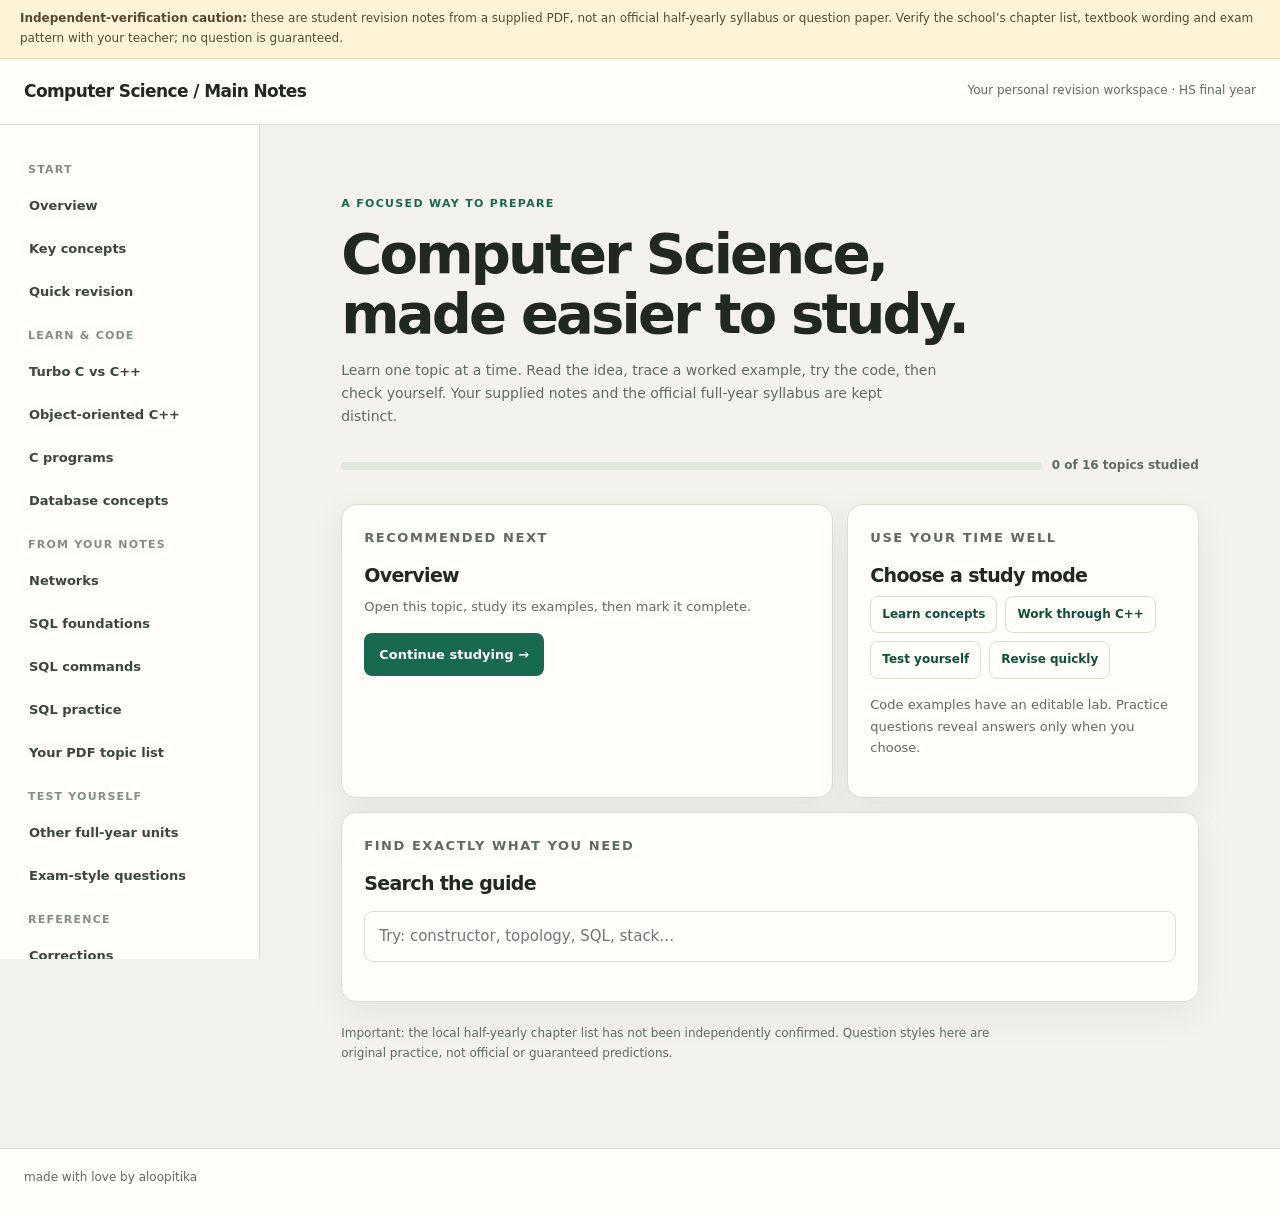
==== commit ebcddb42: "Redesign guide as responsive study workspace" ====
--- a/index.html
+++ b/index.html
@@ -4,29 +4,32 @@
 <meta charset="utf-8"><meta name="viewport" content="width=device-width,initial-scale=1">
 <meta name="description" content="Computer Science half-yearly revision notes: networking, SQL and DBMS, based on Half Yearly Main Notes.">
 <title>Computer Science · Complete half-yearly revision</title>
-<style>
-:root{--ink:#242321;--muted:#615d59;--line:#e6e3df;--paper:#fff;--soft:#f6f5f4;--blue:#075db0;--amber:#fff3d7}*{box-sizing:border-box}html{scroll-behavior:smooth}body{margin:0;background:var(--paper);color:var(--ink);font:15px/1.58 Inter,system-ui,-apple-system,Segoe UI,sans-serif}a{color:var(--blue)}.wrap{width:min(860px,calc(100% - 36px));margin:auto}.notice{background:var(--amber);border-bottom:1px solid #e5d5b7;padding:10px 0;font-size:13px}.top{border-bottom:1px solid var(--line);padding:14px 0}.top .wrap{display:flex;justify-content:space-between;gap:12px;align-items:center}.brand{font-weight:700;text-decoration:none;color:var(--ink)}.tag{font-size:12px;color:var(--muted)}header{padding:44px 0 30px}h1{font-size:clamp(30px,6vw,46px);line-height:1.1;letter-spacing:-.04em;margin:0 0 12px}header p{margin:0;max-width:670px;color:var(--muted)}.nav{display:flex;gap:8px;overflow-x:auto;padding:12px 0 25px;scrollbar-width:thin}.nav a{white-space:nowrap;padding:8px 13px;border:1px solid var(--line);border-radius:6px;text-decoration:none;color:var(--ink);font-size:13px;font-weight:600}.nav a:hover,.nav a:focus-visible{background:var(--soft)}section{padding:24px 0 34px;border-top:1px solid var(--line);scroll-margin-top:16px}h2{font-size:24px;letter-spacing:-.025em;line-height:1.2;margin:0 0 8px}h3{font-size:17px;margin:25px 0 10px}.sub{color:var(--muted);margin:0 0 17px}.card{border:1px solid var(--line);border-radius:9px;margin:10px 0;background:#fff;overflow:hidden}summary{cursor:pointer;padding:13px 16px;font-weight:650;line-height:1.4}summary:hover{background:var(--soft)}summary::marker{color:var(--blue)}.answer{padding:0 16px 14px;border-top:1px solid var(--line);color:#373430}.answer p{margin:12px 0 0}.answer ul{margin:9px 0 0;padding-left:20px}.answer li{margin:4px 0}pre{overflow-x:auto;border-radius:7px;background:#f6f5f4;border:1px solid var(--line);padding:12px;font:12.5px/1.55 ui-monospace,SFMono-Regular,Consolas,monospace;color:#282521}code{font: .92em ui-monospace,Consolas,monospace}table{width:100%;border-collapse:collapse;font-size:13px;margin:12px 0}td,th{border:1px solid var(--line);padding:7px;text-align:left}th{background:var(--soft)}.callout{border-left:3px solid var(--blue);padding:10px 14px;background:#f2f8fe;margin:18px 0;font-size:13px}.small{font-size:13px;color:var(--muted)}.pill{display:inline-block;color:#7a5210;background:#fff3d7;border-radius:99px;padding:2px 8px;font-size:11px;margin-left:5px}footer{border-top:1px solid var(--line);padding:22px 0 34px;color:var(--muted);font-size:13px}button{font:inherit;border:1px solid var(--line);background:var(--soft);border-radius:6px;padding:7px 12px;cursor:pointer}button:hover{background:#e8e5e1}@media(max-width:500px){header{padding:32px 0 24px}body{font-size:14px}.top .tag{display:none}table{font-size:12px}}
-.flow{display:flex;align-items:center;gap:7px;flex-wrap:wrap;background:var(--soft);border:1px solid var(--line);padding:12px;border-radius:8px;margin:10px 0 20px}.node{background:#fff;border:1px solid #d9d6d2;padding:6px 9px;border-radius:6px;font-size:12px;font-weight:600}.arrow{color:var(--blue);font-weight:bold}.grid{display:grid;grid-template-columns:repeat(2,1fr);gap:11px;margin:18px 0}.tile{border:1px solid var(--line);border-radius:9px;padding:14px}.tile p{margin:5px 0 0;color:var(--muted);font-size:13px}@media(max-width:600px){.grid{grid-template-columns:1fr}}html{scroll-padding-top:8px}a:focus-visible,summary:focus-visible{outline:2px solid var(--blue);outline-offset:2px}.part-head{margin:42px 0 14px;font-size:18px;letter-spacing:-.02em;color:#7e5d2f;text-transform:uppercase}.lab-link{display:flex;gap:10px;align-items:center;flex-wrap:wrap;margin:12px 0}.open-lab,.run{background:#075db0;color:white;border:1px solid #075db0;padding:9px 13px}.open-lab:hover,.run:hover{background:#074c8e}.modal[hidden]{display:none}.modal{position:fixed;inset:0;background:rgba(13,18,25,.66);display:flex;align-items:center;justify-content:center;z-index:20;padding:12px}.modal-panel{background:#fff;border-radius:12px;width:min(1080px,100%);max-height:95vh;overflow:auto;padding:18px;box-shadow:0 24px 70px #0005}.modal-top{display:flex;justify-content:space-between;gap:16px;border-bottom:1px solid var(--line);padding-bottom:10px}.modal-top p{margin:2px 0}.editor-grid{display:grid;grid-template-columns:1.4fr 1fr;gap:16px}.editor-grid textarea{width:100%;border:1px solid #ccc;border-radius:6px;font:13px/1.5 ui-monospace,Consolas,monospace;padding:10px;background:#fafafa;color:#181818;resize:vertical}#editor{height: min(59vh,590px);min-height:260px;tab-size:4}#stdin{height:90px}#runOutput{min-height:140px;max-height:230px;white-space:pre-wrap;overflow:auto;word-break:break-word}.editor-grid button{margin:8px 7px 0 0}.editor-grid h3{margin:17px 0 4px}@media(max-width:700px){.editor-grid{grid-template-columns:1fr}.modal-panel{padding:12px}#editor{height:38vh;min-height:190px}.modal{align-items:stretch}.modal-panel{max-height:100%}}@media print{.modal,.lab-link,.nav,#resetProgress{display:none!important}details .answer{display:block!important}} </style>
+<link rel="stylesheet" href="study.css">
 </head>
 <body>
 <div class="notice"><div class="wrap"><strong>Independent-verification caution:</strong> these are student revision notes from a supplied PDF, not an official half-yearly syllabus or question paper. Verify the school’s chapter list, textbook wording and exam pattern with your teacher; no question is guaranteed.</div></div>
-<div class="top"><div class="wrap"><a class="brand" href="#top">Computer Science / Main Notes</a><span class="tag">Separate half-yearly revision page</span></div></div>
-<main class="wrap" id="top">
-<header><h1>Computer Science<br>revision guide</h1><p>Important concepts first, then flowcharts, Turbo-compatible C and C++ programs, detailed notes and answered ASSEB-style practice. Your common-question PDF remains in the guide below.</p></header>
-<nav class="nav" aria-label="Jump to topic"><a href="#map">Study map</a><a href="#concepts">Key points</a><a href="#turbo">Turbo setup</a><a href="#oop">C++ OOP</a><a href="#cprograms">C programs</a><a href="#dbms">DBMS</a><a href="#networks">Networks</a><a href="#sql">SQL notes</a><a href="#commands">SQL commands</a><a href="#practice">SQL practice</a><a href="#wider">Other units</a><a href="#questions">Questions</a><a href="#recap">Quick revision</a><a href="#sources">Sources</a></nav>
-<section id="map"><h2>Start here / What to study first</h2><p class="sub">A focused order for this half-yearly, then the wider board syllabus.</p>
-<div class="callout"><strong>Scope matters:</strong> the existing study plan names <strong>OOP in C++ and DBMS/SQL</strong> for this half-yearly. The supplied main-notes PDF adds <strong>networks</strong> and lists data structures, errors and operators without detail. The official HS final-year syllabus also covers data structures, Boolean algebra and networks, but it does <em>not</em> confirm your school’s half-yearly chapter boundaries. Ask your teacher which of these extra units are included. The official syllabus is for the <em>final-year course</em>, not a 50-mark half-yearly blueprint. <a href="#sources">Sources</a>.</div>
+<div class="top"><div class="wrap"><a class="brand" href="#top">Computer Science / Main Notes</a><span class="tag">Your personal revision workspace · HS final year</span><button type="button" class="mobile-nav-toggle" id="navToggle" aria-expanded="false" aria-controls="studyNav">Topics</button></div></div>
+<div class="site-layout"><aside id="studyNav" class="nav" aria-label="Study sections"><div class="nav-label">Start</div><a href="#map" data-route="map">Overview</a><a href="#concepts" data-route="concepts">Key concepts</a><a href="#recap" data-route="recap">Quick revision</a><div class="nav-label">Learn & code</div><a href="#turbo" data-route="turbo">Turbo C vs C++</a><a href="#oop" data-route="oop">Object-oriented C++</a><a href="#cprograms" data-route="cprograms">C programs</a><a href="#dbms" data-route="dbms">Database concepts</a><div class="nav-label">From your notes</div><a href="#networks" data-route="networks">Networks</a><a href="#sql" data-route="sql">SQL foundations</a><a href="#commands" data-route="commands">SQL commands</a><a href="#practice" data-route="practice">SQL practice</a><a href="#topics" data-route="topics">Your PDF topic list</a><div class="nav-label">Test yourself</div><a href="#wider" data-route="wider">Other full-year units</a><a href="#questions" data-route="questions">Exam-style questions</a><div class="nav-label">Reference</div><a href="#corrections" data-route="corrections">Corrections</a><a href="#sources" data-route="sources">Sources & scope</a></aside><main class="study-main" id="top">
+<header id="home" class="is-active"><div class="home-lede"><p class="eyebrow">A focused way to prepare</p><h1>Computer Science,<br>made easier to study.</h1><p class="home-intro">Learn one topic at a time. Read the idea, trace a worked example, try the code, then check yourself. Your supplied notes and the official full-year syllabus are kept distinct.</p></div>
+<div class="home-status"><div class="progress-line" aria-hidden="true"><span id="progressFill"></span></div><strong id="progressLabel">Your study progress</strong></div>
+<div class="home-grid"><article class="home-panel"><p class="eyebrow">Recommended next</p><h2 id="nextTitle">Start with the study map</h2><p id="nextDescription">Know what is high priority for the half-yearly and what needs teacher confirmation.</p><a class="home-action" id="continueLink" href="#map">Continue studying →</a></article>
+<article class="home-panel"><p class="eyebrow">Use your time well</p><h2>Choose a study mode</h2><div class="home-links"><a href="#concepts">Learn concepts</a><a href="#oop">Work through C++</a><a href="#questions">Test yourself</a><a href="#recap">Revise quickly</a></div><p style="margin-top:15px">Code examples have an editable lab. Practice questions reveal answers only when you choose.</p></article>
+<article class="home-panel wide"><p class="eyebrow">Find exactly what you need</p><h2>Search the guide</h2><div class="search-wrap"><input id="lessonSearch" type="search" placeholder="Try: constructor, topology, SQL, stack…" aria-label="Search study topics"></div><div id="searchResults" class="search-results" aria-live="polite"></div></article>
+</div><p class="small" style="margin-top:22px">Important: the local half-yearly chapter list has not been independently confirmed. Question styles here are original practice, not official or guaranteed predictions.</p></header>
+
+<section id="map"><div class="section-top"><div><p class="section-kicker">Study guide / Learn</p></div><span class="section-number">01 / 16</span></div><h2>Start here / What to study first</h2><p class="sub">A focused order for this half-yearly, then the wider board syllabus.</p><div class="section-meta"><button type="button" class="mark-done" data-section="map" aria-pressed="false">Mark this topic studied</button><a href="#home" class="quick-link">Back to home</a></div>
+<div class="callout"><strong>Scope matters:</strong> the existing personal study plan names <strong>OOP in C++ and DBMS/SQL</strong> for this half-yearly, but is not a school-issued syllabus. The supplied main-notes PDF adds <strong>networks</strong> and lists data structures, errors and operators without detail. The official HS final-year syllabus also covers data structures, Boolean algebra and networks, but it does <em>not</em> confirm your school’s half-yearly chapter boundaries. Ask your teacher which of these extra units are included. The official syllabus is for the <em>final-year course</em>, not a 50-mark half-yearly blueprint. <a href="#sources">Sources</a>.</div>
 <div class="grid"><div class="tile"><b>01 · First priority</b><p>Class → object → access control → constructor/destructor → inheritance → polymorphism. Write and trace Turbo C++ programs.</p></div><div class="tile"><b>02 · First priority</b><p>DBMS vocabulary → keys and constraints → CREATE/ALTER → INSERT/UPDATE/DELETE → SELECT, conditions, grouping, joins.</p></div><div class="tile"><b>03 · Your PDF’s focus</b><p>LAN/MAN/WAN, topologies, devices, bandwidth, SQL data types, BOOK/PUBLISHER and ITEM query practice.</p></div><div class="tile"><b>04 · Check with teacher</b><p>Data structures and Boolean algebra occur in the full HS course; short bridges appear here, not as confirmed half-yearly units.</p></div></div>
-<p class="small">“ASSEB-inspired” below means <strong>original practice questions</strong> in short/long/program/query styles, not an official paper or a predicted paper. Labels such as 1m/2m/4m are practice targets, not an authenticated 2026 half-yearly mark scheme.</p></section>
-<section id="concepts"><h2>01 / Important points &amp; concept map</h2><p class="sub">Read this once before opening the detailed notes.</p>
+<p class="small">“ASSEB-inspired” below means <strong>original practice questions</strong> in short/long/program/query styles, not an official paper or a predicted paper. Labels such as 1m/2m/4m are practice targets, not an authenticated 2026 half-yearly mark scheme.</p><div class="section-bottom"><a class="jump-next jump-prev" href="#sources">← Sources & scope</a><a class="jump-next" href="#concepts">Key concepts →</a></div></section>
+<section id="concepts"><div class="section-top"><div><p class="section-kicker">Study guide / Learn</p></div><span class="section-number">02 / 16</span></div><h2>01 / Important points &amp; concept map</h2><p class="sub">Read this once before opening the detailed notes.</p><div class="section-meta"><button type="button" class="mark-done" data-section="concepts" aria-pressed="false">Mark this topic studied</button><a href="#home" class="quick-link">Back to home</a></div>
 <ul><li><b>Class</b> is a blueprint; an <b>object</b> is an instance. <b>Encapsulation</b> keeps data and methods together; private data gives controlled access.</li><li><b>Constructor</b> initializes a new object automatically. <b>Destructor</b> runs when an object’s lifetime ends. Function overloading is an example of compile-time polymorphism.</li><li><b>Inheritance</b> extends a base class. With public inheritance, public stays public and protected stays protected in the derived class; base private members remain inaccessible directly.</li><li><b>Database</b> organizes related records. A relation is a table, tuple a row, attribute a column, domain allowed values; a primary key uniquely identifies a row.</li><li><b>DDL</b> changes structures; <b>DML</b> changes data. <code>WHERE</code> filters rows before groups; <code>HAVING</code> filters groups after <code>GROUP BY</code>.</li><li><b>Binary search</b> requires a sorted array. Stack uses LIFO; queue uses FIFO. These are full-syllabus topics, not confirmed half-yearly topics.</li></ul>
 <h3>Flowchart: object life cycle</h3><div class="flow" role="img" aria-label="Define class then Create object then Constructor runs then Use methods then Object leaves scope then Destructor runs"><span class="node">Define class</span><span aria-hidden="true" class="arrow">→</span><span class="node">Create object</span><span aria-hidden="true" class="arrow">→</span><span class="node">Constructor runs</span><span aria-hidden="true" class="arrow">→</span><span class="node">Use methods</span><span aria-hidden="true" class="arrow">→</span><span class="node">Object leaves scope</span><span aria-hidden="true" class="arrow">→</span><span class="node">Destructor runs</span></div>
 <h3>Flowchart: write a SQL query</h3><div class="flow" role="img" aria-label="Pick table(s) then SELECT columns then FROM table then WHERE rows then GROUP BY groups then HAVING groups then ORDER BY result"><span class="node">Pick table(s)</span><span aria-hidden="true" class="arrow">→</span><span class="node">SELECT columns</span><span aria-hidden="true" class="arrow">→</span><span class="node">FROM table</span><span aria-hidden="true" class="arrow">→</span><span class="node">WHERE rows</span><span aria-hidden="true" class="arrow">→</span><span class="node">GROUP BY groups</span><span aria-hidden="true" class="arrow">→</span><span class="node">HAVING groups</span><span aria-hidden="true" class="arrow">→</span><span class="node">ORDER BY result</span></div><p class="small">These are conceptual flowcharts, not a diagram of how every DBMS physically executes a query. Omit unneeded clauses; <code>HAVING</code> is normally used with grouping.</p>
-<h3>Flowchart: network question</h3><div class="flow" role="img" aria-label="How large is the area? then Building → LAN then City → MAN then Wide area → WAN"><span class="node">How large is the area?</span><span aria-hidden="true" class="arrow">→</span><span class="node">Building → LAN</span><span aria-hidden="true" class="arrow">→</span><span class="node">City → MAN</span><span aria-hidden="true" class="arrow">→</span><span class="node">Wide area → WAN</span></div></section>
-<section id="turbo"><h2>02 / Turbo C vs Turbo C++</h2><p class="sub">Important correction before writing programs.</p><div class="callout"><strong>Turbo C and Turbo C++ are not the same language.</strong> Your official Class XII subject specifies <strong>object-oriented programming in C++</strong> and its file-handling section explicitly mentions <code>fstream.h</code>. Classes, constructors and inheritance cannot be written as C programs. Accordingly the OOP examples here are <strong>old-style Turbo C++ (.CPP)</strong>; the procedural examples are <strong>Turbo C (.C)</strong>. Ask your teacher which compiler/version is actually installed. These examples have been syntax-checked using a modern compiler in compatible form where possible, but no Turbo compiler was available here for direct testing. [1]</div>
+<h3>Flowchart: network question</h3><div class="flow" role="img" aria-label="How large is the area? then Building → LAN then City → MAN then Wide area → WAN"><span class="node">How large is the area?</span><span aria-hidden="true" class="arrow">→</span><span class="node">Building → LAN</span><span aria-hidden="true" class="arrow">→</span><span class="node">City → MAN</span><span aria-hidden="true" class="arrow">→</span><span class="node">Wide area → WAN</span></div><div class="section-bottom"><a class="jump-next jump-prev" href="#map">← Overview</a><a class="jump-next" href="#turbo">Turbo C vs C++ →</a></div></section>
+<section id="turbo"><div class="section-top"><div><p class="section-kicker">Study guide / Learn</p></div><span class="section-number">03 / 16</span></div><h2>02 / Turbo C vs Turbo C++</h2><p class="sub">Important correction before writing programs.</p><div class="section-meta"><button type="button" class="mark-done" data-section="turbo" aria-pressed="false">Mark this topic studied</button><a href="#home" class="quick-link">Back to home</a></div><div class="callout"><strong>Turbo C and Turbo C++ are not the same language.</strong> Your official Class XII subject specifies <strong>object-oriented programming in C++</strong> and its file-handling section explicitly mentions <code>fstream.h</code>. Classes, constructors and inheritance cannot be written as C programs. Accordingly the OOP examples here are <strong>old-style Turbo C++ (.CPP)</strong>; the procedural examples are <strong>Turbo C (.C)</strong>. Ask your teacher which compiler/version is actually installed. These examples have been syntax-checked using a modern compiler in compatible form where possible, but no Turbo compiler was available here for direct testing. [1]</div>
 <p><b>For .CPP:</b> <code>#include &lt;iostream.h&gt;</code>, <code>cout/cin</code>, <code>int main()</code> and <code>return 0;</code>; no <code>using namespace std</code>, templates or modern features. For .C use <code>#include &lt;stdio.h&gt;</code>, <code>printf/scanf</code>. <code>conio.h</code>, <code>clrscr()</code> and <code>getch()</code> are optional Borland-specific console conveniences, not required for program logic. Avoid <code>void main()</code> as non-standard.</p>
-<details class="card"><summary>How do I save and run the sample programs?</summary><div class="answer"><p>Save C++ snippets as <code>.CPP</code> and C snippets as <code>.C</code>. In Turbo C++ IDE, compile then run. If the display disappears quickly, view the output screen using the IDE’s output-window shortcut or add <code>#include &lt;conio.h&gt;</code> and <code>getch();</code> just before <code>return 0;</code>. Do not copy several complete programs into one file: each contains its own <code>main()</code>.</p></div></details></section>
-<section id="oop"><h2>03 / OOP in C++ · lessons and examples</h2><p class="sub">Official course unit I; the half-yearly study plan explicitly prioritises this unit. [1]</p>
+<details class="card"><summary>How do I save and run the sample programs?</summary><div class="answer"><p>Save C++ snippets as <code>.CPP</code> and C snippets as <code>.C</code>. In Turbo C++ IDE, compile then run. If the display disappears quickly, view the output screen using the IDE’s output-window shortcut or add <code>#include &lt;conio.h&gt;</code> and <code>getch();</code> just before <code>return 0;</code>. Do not copy several complete programs into one file: each contains its own <code>main()</code>.</p></div></details><div class="section-bottom"><a class="jump-next jump-prev" href="#concepts">← Key concepts</a><a class="jump-next" href="#oop">Object-oriented C++ →</a></div></section>
+<section id="oop"><div class="section-top"><div><p class="section-kicker">Study guide / Learn</p></div><span class="section-number">04 / 16</span></div><h2>03 / OOP in C++ · lessons and examples</h2><p class="sub">Official course unit I; the half-yearly study plan explicitly prioritises this unit. [1]</p><div class="section-meta"><button type="button" class="mark-done" data-section="oop" aria-pressed="false">Mark this topic studied</button><a href="#home" class="quick-link">Back to home</a></div>
 <details class="card"><summary>Class, object, visibility and encapsulation</summary><div class="answer"><p>Declare a <b>class</b> with data members and member functions. A class’s members are <b>private by default</b>. Expose safe public functions rather than changing private data directly. An object occupies storage as an instance of the class. <code>::</code> defines a member function outside its class.</p><pre><code>#include &lt;iostream.h&gt;
 class Item {
     int price;               // private by default
@@ -104,8 +107,8 @@
     while (in.getline(line, 80)) cout &lt;&lt; line &lt;&lt; &quot;\n&quot;;
     in.close();
     return 0;
-}</code></pre><div class="lab-link"><button type="button" class="open-lab" data-code="6" data-lang="cpp">✎ Open practice window · .CPP</button><span class="small">Edit the answer and try an input</span></div><p><b>Output:</b> Assam. Compiling as <code>.CPP</code> requires the old Turbo C++ header; modern compilers use <code>&lt;fstream&gt;</code> instead.</p></div></details></section>
-<section id="cprograms"><h2>04 / Turbo C programs (.C)</h2><p class="sub">Procedural revision: operators, errors and data structures mentioned in your notes or the full syllabus. These are C, <em>not</em> OOP. [1]</p>
+}</code></pre><div class="lab-link"><button type="button" class="open-lab" data-code="6" data-lang="cpp">✎ Open practice window · .CPP</button><span class="small">Edit the answer and try an input</span></div><p><b>Output:</b> Assam. Compiling as <code>.CPP</code> requires the old Turbo C++ header; modern compilers use <code>&lt;fstream&gt;</code> instead.</p></div></details><div class="section-bottom"><a class="jump-next jump-prev" href="#turbo">← Turbo C vs C++</a><a class="jump-next" href="#cprograms">C programs →</a></div></section>
+<section id="cprograms"><div class="section-top"><div><p class="section-kicker">Study guide / Practice</p></div><span class="section-number">05 / 16</span></div><h2>04 / Turbo C programs (.C)</h2><p class="sub">Procedural revision: operators, errors and data structures mentioned in your notes or the full syllabus. These are C, <em>not</em> OOP. [1]</p><div class="section-meta"><button type="button" class="mark-done" data-section="cprograms" aria-pressed="false">Mark this topic studied</button><a href="#home" class="quick-link">Back to home</a></div>
 <details class="card"><summary>Operators + even/odd · branching flowchart</summary><div class="answer"><div class="flow" role="img" aria-label="Read n then n % 2 == 0? then Yes → even then No → odd"><span class="node">Read n</span><span aria-hidden="true" class="arrow">→</span><span class="node">n % 2 == 0?</span><span aria-hidden="true" class="arrow">→</span><span class="node">Yes → even</span><span aria-hidden="true" class="arrow">→</span><span class="node">No → odd</span></div><pre><code>#include &lt;stdio.h&gt;
 int main(void) {
     int n;
@@ -141,8 +144,8 @@
     push(10); push(20); pop(); pop();
     return 0;
 }</code></pre><div class="lab-link"><button type="button" class="open-lab" data-code="9" data-lang="c">✎ Open practice window · .C</button><span class="small">Edit the answer and try an input</span></div><p><b>Output:</b> Popped 20; then Popped 10. This is an illustrative <code>.C</code> exercise; the official Class XII practical specifies C++ for its programming problem.</p></div></details>
-<details class="card"><summary>Three types of programming errors</summary><div class="answer"><ul><li><b>Syntax/compiler error:</b> missing semicolon or misspelled identifier; compilation fails.</li><li><b>Runtime error:</b> occurs while executing, e.g. invalid input or out-of-range access may fail or behave unpredictably.</li><li><b>Logical error:</b> runs but gives the wrong answer, e.g. using <code>+</code> where <code>*</code> was intended.</li></ul></div></details></section>
-<section id="dbms"><h2>05 / DBMS · detailed concepts</h2><p class="sub">Official course unit III; overlaps strongly with the supplied PDF. [1]</p>
+<details class="card"><summary>Three types of programming errors</summary><div class="answer"><ul><li><b>Syntax/compiler error:</b> missing semicolon or misspelled identifier; compilation fails.</li><li><b>Runtime error:</b> occurs while executing, e.g. invalid input or out-of-range access may fail or behave unpredictably.</li><li><b>Logical error:</b> runs but gives the wrong answer, e.g. using <code>+</code> where <code>*</code> was intended.</li></ul></div></details><div class="section-bottom"><a class="jump-next jump-prev" href="#oop">← Object-oriented C++</a><a class="jump-next" href="#dbms">Database concepts →</a></div></section>
+<section id="dbms"><div class="section-top"><div><p class="section-kicker">Study guide / Learn</p></div><span class="section-number">06 / 16</span></div><h2>05 / DBMS · detailed concepts</h2><p class="sub">Official course unit III; overlaps strongly with the supplied PDF. [1]</p><div class="section-meta"><button type="button" class="mark-done" data-section="dbms" aria-pressed="false">Mark this topic studied</button><a href="#home" class="quick-link">Back to home</a></div>
 <details class="card"><summary>Database, DBMS, relation, attribute, tuple and domain</summary><div class="answer"><p>A <b>database</b> is organized related data; a <b>DBMS</b> creates, stores, retrieves and manages it. A relational <b>relation</b> is represented as a table; <b>attributes</b> are columns, <b>tuples</b> are rows, and a <b>domain</b> is a column’s allowed type/set of values. In ITEM, <code>Price</code> is an attribute and <code>(1, Pen, 20, 50)</code> is a tuple.</p></div></details>
 <details class="card"><summary>Candidate, primary, alternate and foreign keys</summary><div class="answer"><p>A <b>candidate key</b> can uniquely identify a row and has no unnecessary column; choose one as the <b>primary key</b>. Other candidate keys are <b>alternate keys</b>. A <b>foreign key</b> in BOOK points to a primary or unique key in PUBLISHER. Primary keys are unique and not NULL. Foreign keys may repeat across rows and may be NULL unless explicitly constrained.</p><div class="flow" role="img" aria-label="PUBLISHER.P_ID (primary) then BOOK.P_ID (foreign) then Valid P_ID or allowed NULL"><span class="node">PUBLISHER.P_ID (primary)</span><span aria-hidden="true" class="arrow">→</span><span class="node">BOOK.P_ID (foreign)</span><span aria-hidden="true" class="arrow">→</span><span class="node">Valid P_ID or allowed NULL</span></div></div></details>
 <details class="card"><summary>Relational algebra &amp; SQL clauses</summary><div class="answer"><p><b>Selection</b> chooses rows (<code>WHERE</code>); <b>projection</b> chooses columns (<code>SELECT column</code>); <b>union</b> combines compatible result sets without duplicate tuples; <b>Cartesian product</b> forms all pairs. In SQL, <code>UNION</code> removes duplicate rows unless <code>UNION ALL</code> is used.</p><pre><code>SELECT Item_Name, Price FROM ITEM WHERE Price BETWEEN 10 AND 25;
@@ -151,15 +154,15 @@
 GROUP BY Stock HAVING COUNT(*) &gt; 1;</code></pre><p>Example of a two-table equi-join: </p><pre><code>SELECT B.Book_title, P.P_name
 FROM BOOK B, PUBLISHER P
 WHERE B.P_ID = P.P_ID;</code></pre></div></details>
-<details class="card"><summary>DDL vs DML, DELETE vs DROP, WHERE vs HAVING</summary><div class="answer"><p><b>DDL:</b> CREATE, ALTER, DROP change table definitions. <b>DML:</b> INSERT, UPDATE, DELETE change stored rows; SELECT retrieves them. <code>DELETE FROM ITEM WHERE Item_no = 4;</code> removes one selected row; <code>DROP TABLE ITEM;</code> removes the table itself. <code>WHERE</code> tests individual rows; <code>HAVING</code> tests groups/aggregate results.</p></div></details></section>
-<h2 class="part-head">Theory study · networks and SQL from your notes</h2><section id="networks"><h2>01 / Computer networks</h2><p class="sub">Source: PDF page 2 · definitions, topology questions and network devices.</p>
+<details class="card"><summary>DDL vs DML, DELETE vs DROP, WHERE vs HAVING</summary><div class="answer"><p><b>DDL:</b> CREATE, ALTER, DROP change table definitions. <b>DML:</b> INSERT, UPDATE, DELETE change stored rows; SELECT retrieves them. <code>DELETE FROM ITEM WHERE Item_no = 4;</code> removes one selected row; <code>DROP TABLE ITEM;</code> removes the table itself. <code>WHERE</code> tests individual rows; <code>HAVING</code> tests groups/aggregate results.</p></div></details><div class="section-bottom"><a class="jump-next jump-prev" href="#cprograms">← C programs</a><a class="jump-next" href="#networks">Networks →</a></div></section>
+<h2 class="part-head">Theory study · networks and SQL from your notes</h2><section id="networks"><div class="section-top"><div><p class="section-kicker">Study guide / Learn</p></div><span class="section-number">07 / 16</span></div><h2>01 / Computer networks</h2><p class="sub">Source: PDF page 2 · definitions, topology questions and network devices.</p><div class="section-meta"><button type="button" class="mark-done" data-section="networks" aria-pressed="false">Mark this topic studied</button><a href="#home" class="quick-link">Back to home</a></div>
 <details class="card"><summary>What is a LAN, MAN and WAN?</summary><div class="answer"><ul><li><strong>LAN</strong> (Local Area Network): connects devices across a small area, such as a school or office building.</li><li><strong>MAN</strong> (Metropolitan Area Network): connects networks across a city or metropolitan area.</li><li><strong>WAN</strong> (Wide Area Network): spans a large region; the internet is a familiar example.</li></ul></div></details>
 <details class="card"><summary>Expand HTTP, GSM, CDMA and modem.</summary><div class="answer"><ul><li><strong>HTTP:</strong> Hypertext Transfer Protocol.</li><li><strong>GSM:</strong> Global System for Mobile Communications.</li><li><strong>CDMA:</strong> Code Division Multiple Access.</li><li><strong>Modem:</strong> modulator–demodulator; converts digital signals for an analogue communication channel and converts received signals back.</li></ul></div></details>
 <details class="card"><summary>What is network topology?</summary><div class="answer"><p>The physical or logical arrangement of devices and their connections in a network. Common examples are star, bus and ring topologies.</p><p class="small">The PDF asks this question but does not supply its answer; this is an added study answer.</p></div></details>
 <details class="card"><summary>Give two advantages and two disadvantages of a topology. <span class="pill">added example</span></summary><div class="answer"><p><strong>Star topology:</strong> each device connects to a central switch or hub.</p><ul><li>Advantages: easy to add or remove devices; one cable failure usually affects only that device.</li><li>Disadvantages: failure of the central device can stop the network; more cabling is needed than in a simple bus layout.</li></ul><p class="small">The source does not name a specific topology. If your question names bus or ring, answer for that topology instead.</p></div></details>
 <details class="card"><summary>Short notes: repeater, bridge, hub, bandwidth and router.</summary><div class="answer"><ul><li><strong>Repeater:</strong> regenerates a weak signal to extend a network connection.</li><li><strong>Bridge:</strong> connects network segments and forwards frames using MAC addresses.</li><li><strong>Hub:</strong> sends incoming data to all its connected ports.</li><li><strong>Bandwidth:</strong> the range of frequencies a channel can carry, measured in Hz; in casual networking usage, the term also describes data capacity, measured in bps. The two measurements are not identical.</li><li><strong>Router:</strong> connects different networks and forwards packets using IP addresses.</li></ul><p class="small">These were listed as questions on PDF page 2; short answers were added for revision.</p></div></details>
-</section>
-<section id="sql"><h2>02 / SQL and DBMS basics</h2><p class="sub">Source: PDF pages 1, 6–8.</p>
+<div class="section-bottom"><a class="jump-next jump-prev" href="#dbms">← Database concepts</a><a class="jump-next" href="#sql">SQL foundations →</a></div></section>
+<section id="sql"><div class="section-top"><div><p class="section-kicker">Study guide / Learn</p></div><span class="section-number">08 / 16</span></div><h2>02 / SQL and DBMS basics</h2><p class="sub">Source: PDF pages 1, 6–8.</p><div class="section-meta"><button type="button" class="mark-done" data-section="sql" aria-pressed="false">Mark this topic studied</button><a href="#home" class="quick-link">Back to home</a></div>
 <details class="card"><summary>What is SQL? Name its two main command categories.</summary><div class="answer"><p><strong>SQL</strong> (Structured Query Language) is used to define, query and manage data in relational databases. <strong>DDL</strong> (Data Definition Language) defines or changes database structures: <code>CREATE</code>, <code>ALTER</code>, <code>DROP</code>. <strong>DML</strong> (Data Manipulation Language) works with stored data: <code>INSERT</code>, <code>UPDATE</code>, <code>DELETE</code>; many school texts also group <code>SELECT</code> here, though some distinguish it as DQL.</p></div></details>
 <details class="card"><summary>What is a data type? List common SQL types.</summary><div class="answer"><p>A data type states what kind of value a column stores. Common types include <code>INTEGER</code>/<code>INT</code> and <code>SMALLINT</code> (whole numbers), <code>NUMERIC(p,s)</code> (exact numeric value with precision and scale), <code>CHAR(n)</code> (fixed-length text), <code>VARCHAR(n)</code> (variable-length text), <code>DATE</code>, <code>TIME</code>, <code>TIMESTAMP</code> (date and time), and <code>BOOLEAN</code> (true, false or unknown/NULL).</p><p><code>NUMERIC(5,2)</code> can store a value such as <code>332.32</code>: five total digits, two after the decimal point.</p></div></details>
 <details class="card"><summary>How is a user-defined SQL domain created?</summary><div class="answer"><p>With <code>CREATE DOMAIN</code>, where supported:</p><pre>CREATE DOMAIN Vchar AS VARCHAR(15);</pre><p class="small">Source: PDF page 7. SQL dialects differ; this syntax is not supported by every DBMS.</p></div></details>
@@ -167,8 +170,8 @@
 FOREIGN KEY (P_ID) REFERENCES PUBLISHER(P_ID)
 UNIQUE (Phone)
 CHECK (Price &gt; 20)</pre></div></details>
-</section>
-<section id="commands"><h2>03 / Commands to remember</h2><p class="sub">Source: PDF pages 3–5 and 7–8; duplicate passages consolidated.</p>
+<div class="section-bottom"><a class="jump-next jump-prev" href="#networks">← Networks</a><a class="jump-next" href="#commands">SQL commands →</a></div></section>
+<section id="commands"><div class="section-top"><div><p class="section-kicker">Study guide / Learn</p></div><span class="section-number">09 / 16</span></div><h2>03 / Commands to remember</h2><p class="sub">Source: PDF pages 3–5 and 7–8; duplicate passages consolidated.</p><div class="section-meta"><button type="button" class="mark-done" data-section="commands" aria-pressed="false">Mark this topic studied</button><a href="#home" class="quick-link">Back to home</a></div>
 <details class="card"><summary>Explain CREATE TABLE and DESCRIBE (DESC).</summary><div class="answer"><p><code>CREATE TABLE</code> defines a new table, its columns, data types and optional constraints. <code>DESCRIBE</code> or <code>DESC</code> shows an existing table’s structure in systems such as MySQL.</p><pre>CREATE TABLE BOOK (
   ISBN VARCHAR(15) PRIMARY KEY,
   Book_title VARCHAR(50),
@@ -196,26 +199,26 @@
 <details class="card"><summary>Explain ALTER TABLE, DROP TABLE and SELECT.</summary><div class="answer"><ul><li><code>ALTER TABLE</code> changes an existing table’s structure, e.g. adds a column.</li><li><code>DROP TABLE</code> removes a table and its stored data; use with care.</li><li><code>SELECT</code> retrieves columns/rows matching a query.</li></ul><pre>ALTER TABLE BOOK ADD Edition VARCHAR(20);
 SELECT Book_title, Price FROM BOOK;
 DROP TABLE BOOK;</pre><p class="small">The PDF asks this on page 5 but the supplied answer stops mid-example; these brief answers and examples are editorial additions. Syntax for changing a column varies by DBMS.</p></div></details>
-</section>
-<section id="practice"><h2>04 / SQL query practice</h2><p class="sub">Source: the ITEM question and data on PDF page 2.</p><div style="overflow-x:auto"><table><thead><tr><th>Item no.</th><th>Item Name</th><th>Price</th><th>Stock</th></tr></thead><tbody><tr><td>1</td><td>Pen</td><td>20</td><td>50</td></tr><tr><td>2</td><td>Pencil</td><td>10</td><td>50</td></tr><tr><td>3</td><td>Eraser</td><td>5</td><td>40</td></tr><tr><td>4</td><td>Sharpener</td><td>25</td><td>30</td></tr></tbody></table></div>
+<div class="section-bottom"><a class="jump-next jump-prev" href="#sql">← SQL foundations</a><a class="jump-next" href="#practice">SQL practice →</a></div></section>
+<section id="practice"><div class="section-top"><div><p class="section-kicker">Study guide / Practice</p></div><span class="section-number">10 / 16</span></div><h2>04 / SQL query practice</h2><p class="sub">Source: the ITEM question and data on PDF page 2.</p><div class="section-meta"><button type="button" class="mark-done" data-section="practice" aria-pressed="false">Mark this topic studied</button><a href="#home" class="quick-link">Back to home</a></div><div style="overflow-x:auto"><table><thead><tr><th>Item no.</th><th>Item Name</th><th>Price</th><th>Stock</th></tr></thead><tbody><tr><td>1</td><td>Pen</td><td>20</td><td>50</td></tr><tr><td>2</td><td>Pencil</td><td>10</td><td>50</td></tr><tr><td>3</td><td>Eraser</td><td>5</td><td>40</td></tr><tr><td>4</td><td>Sharpener</td><td>25</td><td>30</td></tr></tbody></table></div>
 <details class="card"><summary>A. Display item name and price.</summary><div class="answer"><pre>SELECT Item_Name, Price FROM ITEM;</pre><p class="small">The PDF shows the column label as “Item Name”. We use <code>Item_Name</code> as a practical SQL identifier; use the exact identifier from your exam question’s schema.</p></div></details>
 <details class="card"><summary>B. Display the average price of all items.</summary><div class="answer"><pre>SELECT AVG(Price) AS Average_Price FROM ITEM;</pre><p>For the given rows, the result is <strong>15</strong>.</p></div></details>
-</section>
-<section id="topics"><h2>05 / Topics mentioned, not developed</h2><p class="sub">The PDF lists these on page 1 without corresponding explanations. Use your textbook/class notes for full answers.</p><div class="callout">Database · data structure · DBMS · operators · programming errors · OOP · constructor · destructor · data types · SQL. <strong>Do not treat this list as a confirmed exam syllabus or guaranteed questions.</strong></div></section>
-<h2 class="part-head">Beyond the confirmed focus</h2><section id="wider"><h2>Full-board syllabus bridge · verify school scope</h2><p class="sub">These concepts occur in the official final-year syllabus, but are not confirmed by the half-yearly study-plan wording. [1]</p>
+<div class="section-bottom"><a class="jump-next jump-prev" href="#commands">← SQL commands</a><a class="jump-next" href="#topics">Your PDF topic list →</a></div></section>
+<section id="topics"><div class="section-top"><div><p class="section-kicker">Study guide / Learn</p></div><span class="section-number">11 / 16</span></div><h2>05 / Topics mentioned, not developed</h2><p class="sub">The PDF lists these on page 1 without corresponding explanations. Use your textbook/class notes for full answers.</p><div class="section-meta"><button type="button" class="mark-done" data-section="topics" aria-pressed="false">Mark this topic studied</button><a href="#home" class="quick-link">Back to home</a></div><div class="callout">Database · data structure · DBMS · operators · programming errors · OOP · constructor · destructor · data types · SQL. <strong>Do not treat this list as a confirmed exam syllabus or guaranteed questions.</strong></div><div class="section-bottom"><a class="jump-next jump-prev" href="#practice">← SQL practice</a><a class="jump-next" href="#wider">Other full-year units →</a></div></section>
+<h2 class="part-head">Beyond the study-plan focus</h2><section id="wider"><div class="section-top"><div><p class="section-kicker">Study guide / Learn</p></div><span class="section-number">12 / 16</span></div><h2>Full-board syllabus bridge · verify school scope</h2><p class="sub">These concepts occur in the official final-year syllabus, but are not confirmed by the half-yearly study-plan wording. [1]</p><div class="section-meta"><button type="button" class="mark-done" data-section="wider" aria-pressed="false">Mark this topic studied</button><a href="#home" class="quick-link">Back to home</a></div>
 <details class="card"><summary>Data structures: array, stack and queue</summary><div class="answer"><p><b>Array:</b> same-type values at indexed positions; insertion/deletion may require shifting. <b>Stack:</b> LIFO; PUSH adds to top, POP removes from top; check overflow/underflow. <b>Queue:</b> FIFO; insert at rear, remove at front. A circular queue wraps indices instead of wasting freed slots.</p><div class="flow" role="img" aria-label="PUSH 10 then PUSH 20 then POP → 20 then POP → 10"><span class="node">PUSH 10</span><span aria-hidden="true" class="arrow">→</span><span class="node">PUSH 20</span><span aria-hidden="true" class="arrow">→</span><span class="node">POP → 20</span><span aria-hidden="true" class="arrow">→</span><span class="node">POP → 10</span></div></div></details>
-<details class="card"><summary>Boolean algebra and network extras</summary><div class="answer"><p><b>AND</b> is true only if both inputs are true; <b>OR</b> if either is true; <b>NOT</b> reverses truth value. De Morgan: <code>NOT(A AND B) = (NOT A) OR (NOT B)</code>; <code>NOT(A OR B) = (NOT A) AND (NOT B)</code>. A <b>star</b> network has a central switch; a <b>bus</b> shares a backbone. A <b>switch</b> connects devices within a LAN; a <b>router</b> joins different networks. Bandwidth in Hz describes a channel’s frequency range; bit rate in bps describes data transfer rate—do not equate them.</p></div></details></section>
-<h2 class="part-head">Exam practice · reveal, edit and run</h2><section id="questions"><h2>Original ASSEB-style practice · answered</h2><p class="sub">Inspired by the official unit topics and typical short/long/program/query forms; <strong>not copied from, approved by or predicted as an ASSEB paper</strong>. [1][2]</p>
+<details class="card"><summary>Boolean algebra and network extras</summary><div class="answer"><p><b>AND</b> is true only if both inputs are true; <b>OR</b> if either is true; <b>NOT</b> reverses truth value. De Morgan: <code>NOT(A AND B) = (NOT A) OR (NOT B)</code>; <code>NOT(A OR B) = (NOT A) AND (NOT B)</code>. A <b>star</b> network has a central switch; a <b>bus</b> shares a backbone. A <b>switch</b> connects devices within a LAN; a <b>router</b> joins different networks. Bandwidth in Hz describes a channel’s frequency range; bit rate in bps describes data transfer rate—do not equate them.</p></div></details><div class="section-bottom"><a class="jump-next jump-prev" href="#topics">← Your PDF topic list</a><a class="jump-next" href="#questions">Exam-style questions →</a></div></section>
+<h2 class="part-head">Exam practice · reveal, edit and run</h2><section id="questions"><div class="section-top"><div><p class="section-kicker">Study guide / Practice</p></div><span class="section-number">13 / 16</span></div><h2>Original ASSEB-style practice · answered</h2><p class="sub">Inspired by the official unit topics and typical short/long/program/query forms; <strong>not copied from, approved by or predicted as an ASSEB paper</strong>. [1][2]</p><div class="section-meta"><button type="button" class="mark-done" data-section="questions" aria-pressed="false">Mark this topic studied</button><a href="#home" class="quick-link">Back to home</a></div>
 <details class="card"><summary>1m · What is the default access level in a C++ class?</summary><div class="answer"><p><b>Private.</b> Members cannot be accessed directly from unrelated code unless declared public.</p></div></details><details class="card"><summary>1m · Name the function called when an object is created.</summary><div class="answer"><p><b>Constructor.</b> It has the same name as its class and no return type.</p></div></details><details class="card"><summary>2m · Differentiate class and object.</summary><div class="answer"><p>A class describes data and operations; an object is a particular instance of that class. For example, <code>class Book</code> defines a type, while <code>Book b;</code> creates an object.</p></div></details><details class="card"><summary>2m · Explain encapsulation and data hiding.</summary><div class="answer"><p>Encapsulation groups data and methods in one class. Data hiding restricts direct access to internal data, usually with private members and public methods.</p></div></details><details class="card"><summary>2m · Constructor versus destructor: state two differences.</summary><div class="answer"><p>A constructor initializes an object when created and has the class name; a destructor runs when its lifetime ends and has the name prefixed with <code>~</code>. Constructors may be overloaded; a class has only one destructor.</p></div></details><details class="card"><summary>2m · What is a primary key? Can it be NULL?</summary><div class="answer"><p>A primary key uniquely identifies each row. It cannot be NULL.</p></div></details><details class="card"><summary>2m · What is a topology? Give one benefit of star topology.</summary><div class="answer"><p>Topology is the physical or logical arrangement of network connections. In a star, one device’s cable failure usually does not disconnect the others.</p></div></details><details class="card"><summary>2m · Expand LAN, MAN and WAN.</summary><div class="answer"><p>Local Area Network, Metropolitan Area Network and Wide Area Network.</p></div></details><details class="card"><summary>3m · Explain a foreign key using two tables.</summary><div class="answer"><p><code>PUBLISHER(P_ID)</code> has primary key <code>P_ID</code>. <code>BOOK(P_ID)</code> may be a foreign key referencing it; this prevents a non-NULL BOOK publisher ID from pointing to a nonexistent publisher (when constraints are enforced).</p></div></details><details class="card"><summary>3m · Contrast DROP TABLE and DELETE FROM.</summary><div class="answer"><p><code>DROP TABLE</code> removes the whole table definition and its data. <code>DELETE FROM</code> removes rows but retains the table structure; add <code>WHERE</code> to target specific rows.</p></div></details><details class="card"><summary>4m · Write queries for names, average price and low-stock items.</summary><div class="answer"><p>Using <code>ITEM(Item_Name, Price, Stock)</code>:</p><pre><code>SELECT Item_Name, Price FROM ITEM;
 SELECT AVG(Price) AS Average_Price FROM ITEM;
 SELECT Item_Name FROM ITEM WHERE Stock &lt; 50;</code></pre><p>Given the PDF table, the average price is <b>15</b>, and low-stock items are Eraser and Sharpener.</p></div></details><details class="card"><summary>4m · Write a group query and explain WHERE versus HAVING.</summary><div class="answer"><p>To show stock values shared by more than one item:</p><pre><code>SELECT Stock, COUNT(*) AS Total
 FROM ITEM
 GROUP BY Stock
-HAVING COUNT(*) &gt; 1;</code></pre><p>Output: stock <b>50</b>, total <b>2</b>. WHERE filters rows before grouping; HAVING filters the grouped results.</p></div></details><details class="card"><summary>4m · Write a Turbo C++ class with private data and a public method.</summary><div class="answer"><p>See the complete <a href="#oop" class="practice-jump" data-match="class Item">Open the Item answer in the practice window</a>. Its data member <code>price</code> is private; <code>setPrice()</code> and <code>getPrice()</code> are public. Output: <code>Price = 20</code>.</p></div></details><details class="card"><summary>4m · Explain single and multilevel inheritance with an example.</summary><div class="answer"><p><b>Single:</b> <code>class B : public A</code> (B derives from A). <b>Multilevel:</b> <code>class C : public B</code> where B already derives from A. C inherits accessible members along A → B → C. Private base members are not directly accessible.</p></div></details><details class="card"><summary>4m · Why does a binary search need a sorted array?</summary><div class="answer"><p>At each step binary search compares the middle element and discards half of the range based on order. Without sorted order, it cannot know which half to discard; use linear search instead.</p></div></details><details class="card"><summary>4m · Trace stack PUSH(10), PUSH(20), POP(), PUSH(30).</summary><div class="answer"><p>After first two pushes, stack is [10, 20] (20 at top). POP removes 20. PUSH(30) gives [10, 30]; top is 30.</p></div></details><details class="card"><summary>5m · Write a Turbo C program to find a value in an array.</summary><div class="answer"><p>Use the complete <a href="#cprograms" class="practice-jump" data-match="int a[5]">Open the linear-search answer in the practice window</a>. For array {4,9,2,7,1} and key 7, it prints <code>Found at index 3</code>. Include the comparison loop and not-found branch in an exam answer.</p></div></details><details class="card"><summary>5m · Build two tables with a primary/foreign key.</summary><div class="answer"><p>See the complete <a href="#commands">PUBLISHER and BOOK DDL</a>. Create PUBLISHER first because BOOK references it. In BOOK, ISBN is the primary key and P_ID is the foreign key.</p></div></details></section><section id="sources"><h2>Sources &amp; coverage</h2><ul>
+HAVING COUNT(*) &gt; 1;</code></pre><p>Output: stock <b>50</b>, total <b>2</b>. WHERE filters rows before grouping; HAVING filters the grouped results.</p></div></details><details class="card"><summary>4m · Write a Turbo C++ class with private data and a public method.</summary><div class="answer"><p>See the complete <a href="#oop" class="practice-jump" data-match="class Item">Open the Item answer in the practice window</a>. Its data member <code>price</code> is private; <code>setPrice()</code> and <code>getPrice()</code> are public. Output: <code>Price = 20</code>.</p></div></details><details class="card"><summary>4m · Explain single and multilevel inheritance with an example.</summary><div class="answer"><p><b>Single:</b> <code>class B : public A</code> (B derives from A). <b>Multilevel:</b> <code>class C : public B</code> where B already derives from A. C inherits accessible members along A → B → C. Private base members are not directly accessible.</p></div></details><details class="card"><summary>4m · Why does a binary search need a sorted array?</summary><div class="answer"><p>At each step binary search compares the middle element and discards half of the range based on order. Without sorted order, it cannot know which half to discard; use linear search instead.</p></div></details><details class="card"><summary>4m · Trace stack PUSH(10), PUSH(20), POP(), PUSH(30).</summary><div class="answer"><p>After first two pushes, stack is [10, 20] (20 at top). POP removes 20. PUSH(30) gives [10, 30]; top is 30.</p></div></details><details class="card"><summary>5m · Write a Turbo C program to find a value in an array.</summary><div class="answer"><p>Use the complete <a href="#cprograms" class="practice-jump" data-match="int a[5]">Open the linear-search answer in the practice window</a>. For array {4,9,2,7,1} and key 7, it prints <code>Found at index 3</code>. Include the comparison loop and not-found branch in an exam answer.</p></div></details><details class="card"><summary>5m · Build two tables with a primary/foreign key.</summary><div class="answer"><p>See the complete <a href="#commands">PUBLISHER and BOOK DDL</a>. Create PUBLISHER first because BOOK references it. In BOOK, ISBN is the primary key and P_ID is the foreign key.</p></div></details><div class="section-bottom"><a class="jump-next jump-prev" href="#wider">← Other full-year units</a><a class="jump-next" href="#recap">Quick revision →</a></div></section><section id="sources"><div class="section-top"><div><p class="section-kicker">Study guide / Learn</p></div><span class="section-number">16 / 16</span></div><h2>Sources &amp; coverage</h2><div class="section-meta"><button type="button" class="mark-done" data-section="sources" aria-pressed="false">Mark this topic studied</button><a href="#home" class="quick-link">Back to home</a></div><ul>
 <li>[1] <a href="https://ahsec.assam.gov.in/wp-content/uploads/2022/03/2-Computer-Science-and-Application-1.pdf" target="_blank" rel="noopener">AHSEC, Computer Science and Application, HS Final Year syllabus (PDF)</a> · especially pp. 1–4. It lists full-course units, including C++ OOP, data structures, SQL, Boolean algebra and networking. It does <b>not</b> establish local half-yearly chapter boundaries.</li>
 <li>[2] <a href="https://school.careers360.com/boards/ahsec/ahsec-question-papers" target="_blank" rel="noopener">Careers360, AHSEC question-paper listing</a> · used only to frame original question/answer practice, not to claim that these questions appeared in any actual paper.</li>
 <li>[3] <em>Half Yearly Main Notes</em> · user-supplied, 8-page PDF. PDF-page references in the basic notes below refer to this document; it lists extra question topics but does not certify the half-yearly syllabus.</li>
 <li>[4] Existing local <em>Computer Science &amp; Application · Focus</em> study plan · identifies OOP in C++ and DBMS/SQL as the half-yearly units, and states 50 marks. School-issued syllabus was not supplied; this is a planning source, not official confirmation.</li>
-</ul><p class="small">Codes and flowcharts here are original study examples; output depends on the input and compiler version. No school or board endorsement is claimed.</p></section><section id="recap"><h2>Quick revision / last 15 minutes</h2><div class="grid"><div class="tile"><b>OOP in one glance</b><p>class blueprint → object instance → constructor initializes → public functions access private data → destructor cleans up. :: defines functions outside class. Inheritance reuses a base class.</p></div><div class="tile"><b>SQL in one glance</b><p>CREATE / ALTER / DROP = structure. INSERT / UPDATE / DELETE = data. SELECT columns FROM table WHERE row condition GROUP BY group HAVING group condition ORDER BY sorting.</p></div><div class="tile"><b>Network in one glance</b><p>LAN: building. MAN: city. WAN: wide area. Star: central switch; bus: shared backbone. Repeater regenerates; router connects networks.</p></div><div class="tile"><b>Check before submitting</b><p>Turbo C (.C) for procedural code; Turbo C++ (.CPP) for classes. Semicolons, braces, correct header, valid return type, input, and sample output. Never claim these questions are guaranteed.</p></div></div><p><button id="resetProgress" type="button">Reset study progress</button> <span id="studyProgress" class="small" aria-live="polite"></span></p></section><section id="corrections"><h2>Source corrections and scope</h2><ul><li>PDF pages 3, 7 and 8 repeat the <code>CREATE TABLE</code>/<code>DESCRIBE</code> explanation. It appears once here.</li><li>PDF page 5 has <code>Copyright_date NUMERIC(4,2)</code>, inconsistent with its four-digit example on page 3; the sample above uses <code>NUMERIC(4)</code> as a four-digit year. Verify the expected field meaning with your teacher.</li><li>The PDF’s <code>ALTER TABLE BOOK MODIFY P_name</code> example refers to <code>P_name</code>, a column of <code>PUBLISHER</code>, not <code>BOOK</code>. It has not been copied as-is.</li><li>The PDF says <code>NUMERIC(p,s)</code> is floating-point. More accurately, it is an <em>exact</em> numeric/decimal type in SQL.</li><li>Network topology/device answers, some SQL command answers and the SQL practice solutions were written for this page because the PDF gives only their questions.</li></ul><p class="small">Reference document: <em>Half Yearly Main Notes</em>, 8-page PDF supplied by the student. This page is a revision aid, not an official paper or prediction.</p></section>
-</main><footer><div class="wrap">made with love by aloopitika</div></footer>
-<div class="modal" id="lab" hidden role="dialog" aria-modal="true" aria-labelledby="labTitle"><div class="modal-panel"><div class="modal-top"><div><strong id="labTitle">Practice lab</strong><p id="labType" class="small"></p></div><button type="button" id="closeLab" aria-label="Close practice window">✕ Close</button></div><p class="small" id="labNotice">Run submits the code and input to a public Judge0 sandbox. It runs GCC C / C++, <strong>not the actual Turbo compiler</strong>; old Turbo C++ headers are adapted for execution. File programs use a temporary sandbox and may not work here. Don’t enter private data.</p><div class="editor-grid"><div><label for="editor"><strong>Editable answer</strong></label><textarea id="editor" spellcheck="false" aria-label="Edit program code"></textarea></div><div><label for="stdin"><strong>Input (stdin)</strong></label><textarea id="stdin" placeholder="e.g. 7" aria-label="Program input"></textarea><button type="button" id="runCode" class="run">▶ Compile &amp; run</button><button type="button" id="resetCode">Restore answer</button><h3>Output / errors</h3><pre id="runOutput" role="status" aria-live="polite">Ready to run.</pre></div></div></div></div><script src="app.js" defer></script></body></html>
+</ul><p class="small">Codes and flowcharts here are original study examples; output depends on the input and compiler version. No school or board endorsement is claimed.</p><div class="section-bottom"><a class="jump-next jump-prev" href="#corrections">← Corrections</a><a class="jump-next" href="#map">Overview →</a></div></section><section id="recap"><div class="section-top"><div><p class="section-kicker">Study guide / Learn</p></div><span class="section-number">14 / 16</span></div><h2>Quick revision / last 15 minutes</h2><div class="section-meta"><button type="button" class="mark-done" data-section="recap" aria-pressed="false">Mark this topic studied</button><a href="#home" class="quick-link">Back to home</a></div><div class="grid"><div class="tile"><b>OOP in one glance</b><p>class blueprint → object instance → constructor initializes → public functions access private data → destructor cleans up. :: defines functions outside class. Inheritance reuses a base class.</p></div><div class="tile"><b>SQL in one glance</b><p>CREATE / ALTER / DROP = structure. INSERT / UPDATE / DELETE = data. SELECT columns FROM table WHERE row condition GROUP BY group HAVING group condition ORDER BY sorting.</p></div><div class="tile"><b>Network in one glance</b><p>LAN: building. MAN: city. WAN: wide area. Star: central switch; bus: shared backbone. Repeater regenerates; router connects networks.</p></div><div class="tile"><b>Check before submitting</b><p>Turbo C (.C) for procedural code; Turbo C++ (.CPP) for classes. Semicolons, braces, correct header, valid return type, input, and sample output. Never claim these questions are guaranteed.</p></div></div><p><button id="resetProgress" type="button">Reset study progress</button> <span id="studyProgress" class="small" aria-live="polite"></span></p><div class="section-bottom"><a class="jump-next jump-prev" href="#questions">← Exam-style questions</a><a class="jump-next" href="#corrections">Corrections →</a></div></section><section id="corrections"><div class="section-top"><div><p class="section-kicker">Study guide / Learn</p></div><span class="section-number">15 / 16</span></div><h2>Source corrections and scope</h2><div class="section-meta"><button type="button" class="mark-done" data-section="corrections" aria-pressed="false">Mark this topic studied</button><a href="#home" class="quick-link">Back to home</a></div><ul><li>PDF pages 3, 7 and 8 repeat the <code>CREATE TABLE</code>/<code>DESCRIBE</code> explanation. It appears once here.</li><li>PDF page 5 has <code>Copyright_date NUMERIC(4,2)</code>, inconsistent with its four-digit example on page 3; the sample above uses <code>NUMERIC(4)</code> as a four-digit year. Verify the expected field meaning with your teacher.</li><li>The PDF’s <code>ALTER TABLE BOOK MODIFY P_name</code> example refers to <code>P_name</code>, a column of <code>PUBLISHER</code>, not <code>BOOK</code>. It has not been copied as-is.</li><li>The PDF says <code>NUMERIC(p,s)</code> is floating-point. More accurately, it is an <em>exact</em> numeric/decimal type in SQL.</li><li>Network topology/device answers, some SQL command answers and the SQL practice solutions were written for this page because the PDF gives only their questions.</li></ul><p class="small">Reference document: <em>Half Yearly Main Notes</em>, 8-page PDF supplied by the student. This page is a revision aid, not an official paper or prediction.</p><div class="section-bottom"><a class="jump-next jump-prev" href="#recap">← Quick revision</a><a class="jump-next" href="#sources">Sources & scope →</a></div></section>
+</main></div><footer><div class="wrap">made with love by aloopitika</div></footer>
+<div class="modal" id="lab" hidden role="dialog" aria-modal="true" aria-labelledby="labTitle"><div class="modal-panel"><div class="modal-top"><div><strong id="labTitle">Practice lab</strong><p id="labType" class="small"></p></div><button type="button" id="closeLab" aria-label="Close practice window">✕ Close</button></div><p class="small" id="labNotice">Run submits the code and input to a public Judge0 sandbox. It runs GCC C / C++, <strong>not the actual Turbo compiler</strong>; old Turbo C++ headers are adapted for execution. File programs use a temporary sandbox and may not work here. Don’t enter private data.</p><div class="editor-grid"><div><label for="editor"><strong>Editable answer</strong></label><textarea id="editor" spellcheck="false" aria-label="Edit program code"></textarea></div><div><label for="stdin"><strong>Input (stdin)</strong></label><textarea id="stdin" placeholder="e.g. 7" aria-label="Program input"></textarea><button type="button" id="runCode" class="run">▶ Compile &amp; run</button><button type="button" id="resetCode">Restore answer</button><h3>Output / errors</h3><pre id="runOutput" role="status" aria-live="polite">Ready to run.</pre></div></div></div></div><script src="app.js" defer></script><script src="workspace.js" defer></script></body></html>
--- a/study.css
+++ b/study.css
@@ -0,0 +1,3 @@
+/* Study workspace v2: sections are pages within a single accessible document. */
+:root{--bg:#f4f2ed;--surface:#fffefa;--ink:#202821;--muted:#5f6b62;--line:#deded5;--accent:#17694f;--accent-deep:#0e503a;--accent-soft:#e4f2e9;--warm:#f9edce;--shadow:0 12px 36px rgba(31,48,36,.07)}
+*{box-sizing:border-box}html{scroll-behavior:smooth}body{margin:0;background:var(--bg);color:var(--ink);font:15px/1.65 'Segoe UI',system-ui,sans-serif}a{color:var(--accent-deep)}button,input,textarea{font:inherit}button{cursor:pointer}button:disabled{cursor:wait;opacity:.65}button:focus-visible,a:focus-visible,summary:focus-visible,input:focus-visible,textarea:focus-visible{outline:3px solid #4fa986;outline-offset:2px}.wrap{width:auto;margin:0}.notice{position:relative;z-index:3;background:#fff4d8;border-bottom:1px solid #e8d7a7;padding:9px 20px;font-size:12px;color:#59492c}.notice .wrap{max-width:none}.top{position:sticky;top:0;z-index:10;background:var(--surface);border-bottom:1px solid var(--line);padding:0 24px;min-height:66px;display:flex;align-items:center}.top .wrap{width:100%;display:flex;align-items:center;justify-content:space-between;gap:20px}.brand{font-weight:800;font-size:17px;letter-spacing:-.035em;text-decoration:none;color:var(--ink)}.tag{color:var(--muted);font-size:12px}.site-layout{display:grid;grid-template-columns:260px minmax(0,1fr);min-height:calc(100vh - 120px)}.nav{position:sticky;top:66px;align-self:start;max-height:calc(100vh - 66px);overflow:auto;margin:0;padding:22px 13px 26px 18px;display:block;border-right:1px solid var(--line);background:var(--surface);scrollbar-width:thin}.nav-label{font-size:11px;font-weight:800;text-transform:uppercase;letter-spacing:.11em;color:#809086;margin:14px 10px 5px}.nav a{display:flex;align-items:center;min-height:43px;gap:9px;padding:9px 11px;text-decoration:none;border-radius:9px;color:#3a473e;font-size:13px;font-weight:600}.nav a:hover{background:#eef2ec}.nav a[aria-current="page"]{background:var(--accent-soft);color:var(--accent-deep)}.study-main{min-width:0;width:min(960px,100%);padding:32px clamp(22px,4vw,60px) 70px;margin:0 auto}.study-main > header,.study-main > section{display:none}.study-main > .part-head{display:none}.study-main > header.is-active,.study-main > section.is-active{display:block}header{padding:18px 0 14px}h1{font-size:clamp(36px,5vw,56px);line-height:1.08;letter-spacing:-.05em;margin:0 0 14px;max-width:640px}header p{font-size:16px;color:var(--muted);max-width:680px;margin:0}h2{font-size:clamp(24px,3vw,32px);letter-spacing:-.035em;line-height:1.18;margin:0 0 9px}h3{font-size:17px;margin:27px 0 9px}p{margin:12px 0}.sub{color:var(--muted);margin:0 0 20px}.small{font-size:12px;color:var(--muted)}.eyebrow{font-size:11px;font-weight:800;letter-spacing:.12em;text-transform:uppercase;color:var(--accent);margin:0 0 11px}.home-lede{padding:20px 0 10px}.home-status{display:flex;flex-wrap:wrap;gap:10px;align-items:center;margin:18px 0 28px}.progress-line{height:8px;background:#e2e7dd;border-radius:20px;overflow:hidden;flex:1 1 220px}.progress-line span{display:block;height:100%;width:0;background:var(--accent);transition:width .25s}.home-status strong{font-size:12px;color:var(--muted)}.home-grid{display:grid;grid-template-columns:1.4fr 1fr;gap:14px}.home-panel{border:1px solid var(--line);border-radius:15px;background:var(--surface);padding:22px;box-shadow:var(--shadow)}.home-panel h2{font-size:19px;margin:0 0 9px}.home-panel p{color:var(--muted);font-size:13px;margin:0 0 16px}.home-panel ul{padding-left:19px;margin:8px 0 15px;font-size:13px}.home-panel li{margin:7px 0}.home-panel .home-action{display:inline-block;background:var(--accent);color:#fff;border-radius:8px;padding:11px 15px;text-decoration:none;font-size:13px;font-weight:700}.home-panel .home-action:hover{background:var(--accent-deep)}.home-panel .secondary{background:var(--accent-soft);color:var(--accent-deep)}.home-panel .secondary:hover{background:#cde6d6}.home-panel.wide{grid-column:1/-1}.home-links{display:flex;flex-wrap:wrap;gap:8px}.home-links a{padding:8px 11px;border:1px solid var(--line);border-radius:8px;text-decoration:none;font-size:12px;font-weight:700}.home-links a:hover{background:var(--accent-soft)}.section-top{display:flex;align-items:flex-start;justify-content:space-between;gap:14px;margin:0 0 18px}.section-kicker{margin:0 0 7px;font-size:11px;font-weight:800;text-transform:uppercase;letter-spacing:.1em;color:var(--accent)}.section-number{font:700 13px ui-monospace,Consolas,monospace;color:var(--muted);white-space:nowrap;margin-top:5px}.section-meta{display:flex;align-items:center;gap:10px;flex-wrap:wrap;margin-bottom:20px}.section-meta button,.jump-next,.mark-done{border:1px solid var(--line);border-radius:8px;background:var(--surface);padding:9px 12px;font-size:12px;font-weight:700;color:var(--ink)}.section-meta button:hover,.jump-next:hover,.mark-done:hover{background:var(--accent-soft)}.mark-done[aria-pressed="true"]{background:var(--accent);color:#fff;border-color:var(--accent)}.card{border:1px solid var(--line);border-radius:10px;margin:10px 0;background:var(--surface);overflow:hidden;box-shadow:0 2px 10px #17291908}summary{cursor:pointer;padding:15px 17px;font-weight:700;line-height:1.45;list-style:none;display:flex;align-items:flex-start;justify-content:space-between;gap:12px}summary::after{content:'+';font-size:20px;line-height:1;color:var(--accent);font-weight:500}details[open] summary::after{content:'−'}summary::-webkit-details-marker{display:none}summary:hover{background:#f7faf5}.answer{padding:0 17px 17px;border-top:1px solid var(--line);color:#354036}.answer p{margin:12px 0 0}.answer ul{margin:10px 0 0;padding-left:20px}.answer li{margin:4px 0}.pill{font-size:10px;background:var(--warm);padding:3px 8px;border-radius:30px;color:#675222;font-weight:700;white-space:nowrap}.callout{border:1px solid #e7d9a6;padding:15px;border-radius:9px;background:#fff9e9;margin:18px 0;font-size:13px}.grid{display:grid;grid-template-columns:repeat(2,minmax(0,1fr));gap:11px;margin:18px 0}.tile{border:1px solid var(--line);border-radius:10px;padding:16px;background:var(--surface)}.tile p{font-size:13px;color:var(--muted);margin:5px 0 0}.flow{display:flex;align-items:center;gap:7px;flex-wrap:wrap;background:#eef4ed;padding:14px;border:1px solid var(--line);border-radius:10px;margin:10px 0 20px}.node{background:white;border:1px solid #d6dfd5;padding:7px 10px;border-radius:7px;font-size:12px;font-weight:650}.arrow{color:var(--accent);font-weight:800}pre{overflow-x:auto;background:#192b25;color:#e9f4ed;border:1px solid #253c32;border-radius:9px;padding:16px;font:12.5px/1.55 ui-monospace,Consolas,monospace;max-width:100%}.answer pre{margin:12px 0}code{font:.92em ui-monospace,Consolas,monospace}table{width:100%;border-collapse:collapse;font-size:13px;margin:12px 0}td,th{border:1px solid var(--line);padding:8px;text-align:left}th{background:#edf3ed}.lab-link{display:flex;align-items:center;gap:10px;flex-wrap:wrap;margin:14px 0}.open-lab,.run{background:var(--accent);color:#fff;border:1px solid var(--accent);border-radius:8px;padding:10px 14px;font-size:12px;font-weight:750;min-height:44px}.open-lab:hover,.run:hover{background:var(--accent-deep)}.section-bottom{border-top:1px solid var(--line);padding-top:23px;margin:35px 0;display:flex;justify-content:space-between;gap:14px}.section-bottom .jump-next{max-width:55%;text-align:right}.section-bottom .jump-prev{text-align:left}.modal[hidden]{display:none}.modal{position:fixed;inset:0;background:#101d17bc;display:grid;place-items:center;z-index:30;padding:14px}.modal-panel{width:min(1060px,100%);max-height:96vh;overflow:auto;background:var(--surface);border-radius:15px;padding:19px;box-shadow:0 28px 90px #0008}.modal-top{display:flex;justify-content:space-between;gap:14px;align-items:flex-start;border-bottom:1px solid var(--line);padding-bottom:12px}.modal-top p{margin:2px 0}.modal-top button,.editor-grid button:not(.run){border:1px solid var(--line);background:#f4f6f1;border-radius:8px;padding:9px 12px;min-height:44px}.editor-grid{display:grid;grid-template-columns:1.4fr 1fr;gap:18px}.editor-grid textarea{width:100%;border:1px solid #cbd5cb;border-radius:9px;font:13px/1.55 ui-monospace,Consolas,monospace;padding:12px;background:#fff;color:#1c2821;resize:vertical}#editor{height:min(58vh,570px);min-height:250px;tab-size:4}#stdin{height:85px}#runOutput{min-height:145px;max-height:235px;white-space:pre-wrap;overflow:auto;word-break:break-word}.editor-grid button{margin:10px 7px 0 0}.editor-grid h3{margin:20px 0 5px}footer{border-top:1px solid var(--line);background:var(--surface);color:var(--muted);padding:19px 24px 28px;font-size:12px}.mobile-nav-toggle{display:none}.home-intro{font-size:14px;color:var(--muted);max-width:600px}.breadcrumbs{display:none}.search-wrap{position:relative;margin:17px 0}.search-wrap input{width:100%;border:1px solid var(--line);border-radius:9px;padding:12px 14px;background:var(--surface);color:var(--ink);min-height:46px}.search-results{display:grid;gap:7px}.search-results button{width:100%;text-align:left;border:1px solid var(--line);border-radius:8px;background:var(--surface);padding:11px 13px;color:var(--ink)}.search-results button:hover{background:var(--accent-soft)}.search-results small{display:block;color:var(--muted)}.study-main > section{padding:8px 0 40px;border:0}.quick-link{font-size:12px;color:var(--accent);font-weight:700;text-decoration:none}.quick-link:hover{text-decoration:underline}@media(max-width:900px){.site-layout{grid-template-columns:215px minmax(0,1fr)}.nav{padding-left:10px;padding-right:9px}.study-main{padding:24px 26px 65px}}@media(max-width:700px){.top{padding:0 16px;min-height:60px}.top .tag{display:none}.mobile-nav-toggle{display:block;border:1px solid var(--line);border-radius:8px;background:#fff;padding:9px 12px;min-height:42px;color:var(--ink);font-size:12px;font-weight:750}.site-layout{display:block}.nav{display:none;position:fixed;top:60px;left:0;right:0;max-height:min(72vh,650px);z-index:15;border:1px solid var(--line);border-top:0;box-shadow:var(--shadow);padding:12px 14px;overflow:auto}.nav.is-open{display:block}.study-main{padding:18px 18px 55px}.home-grid,.grid{grid-template-columns:1fr}.home-panel.wide{grid-column:auto}.home-panel{padding:18px}h1{font-size:38px}.notice{padding:8px 16px}.editor-grid{grid-template-columns:1fr}.modal{align-items:stretch;padding:7px}.modal-panel{padding:13px;max-height:100%;border-radius:9px}#editor{height:39vh;min-height:180px}.section-bottom .jump-next{max-width:58%}}@media(prefers-reduced-motion:reduce){html{scroll-behavior:auto}*{transition:none!important}}@media print{.nav,.top,.modal,.lab-link,.section-meta,.section-bottom,.home-grid,.search-wrap,.mobile-nav-toggle{display:none!important}.site-layout{display:block}.study-main > header,.study-main > section{display:block!important}.study-main{max-width:none;padding:0}details .answer{display:block!important}body{background:#fff;color:#000}pre{background:#fff;color:#000;border:1px solid #aaa}}
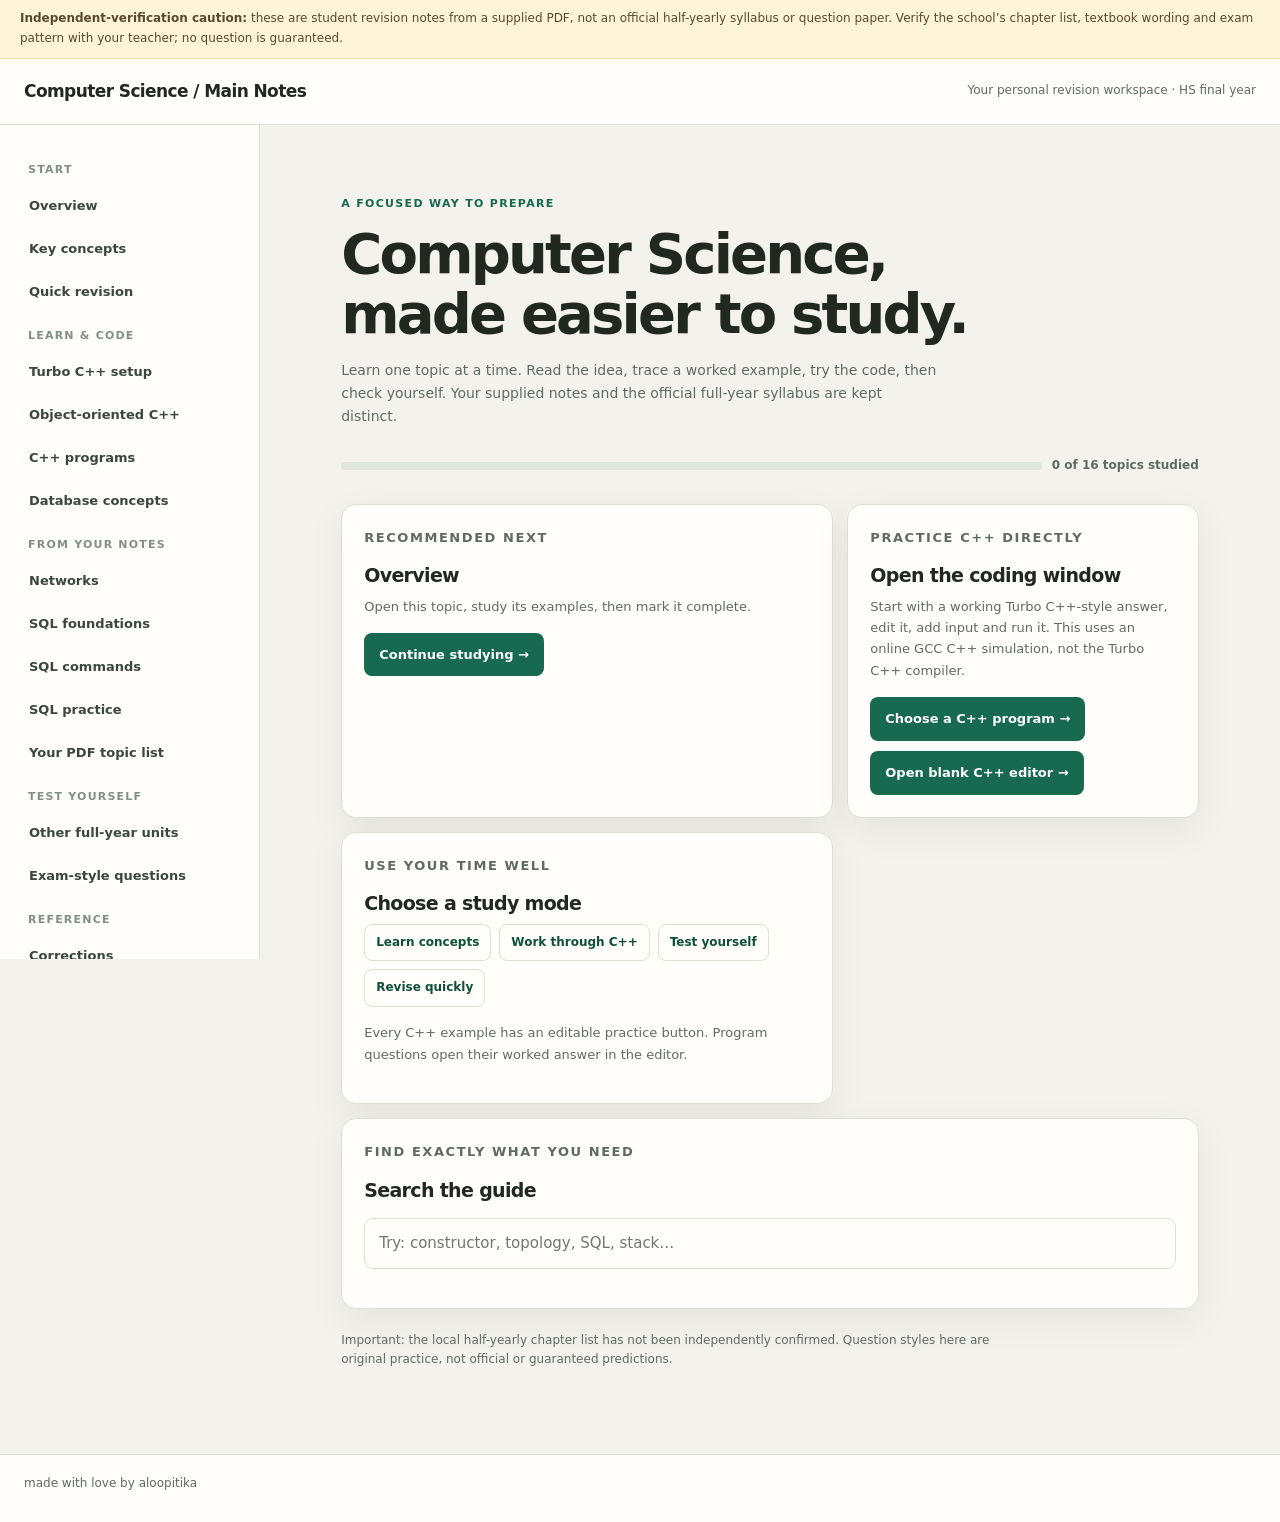
==== commit b5621842: "Make C++ practice directly accessible and remove C examples" ====
--- a/index.html
+++ b/index.html
@@ -5,15 +5,16 @@
 <meta name="description" content="Computer Science half-yearly revision notes: networking, SQL and DBMS, based on Half Yearly Main Notes.">
 <title>Computer Science · Complete half-yearly revision</title>
 <link rel="stylesheet" href="study.css">
-</head>
+<style>.home-action.open-blank-lab{border:0;margin-top:10px;margin-left:0;display:inline-block;min-height:44px}.section-meta .open-blank-lab{background:var(--accent);color:#fff;border:0;border-radius:8px;padding:8px 12px;font-weight:700}#home .home-panel .open-blank-lab:hover,.section-meta .open-blank-lab:hover{background:var(--accent-deep)}</style></head>
 <body>
 <div class="notice"><div class="wrap"><strong>Independent-verification caution:</strong> these are student revision notes from a supplied PDF, not an official half-yearly syllabus or question paper. Verify the school’s chapter list, textbook wording and exam pattern with your teacher; no question is guaranteed.</div></div>
 <div class="top"><div class="wrap"><a class="brand" href="#top">Computer Science / Main Notes</a><span class="tag">Your personal revision workspace · HS final year</span><button type="button" class="mobile-nav-toggle" id="navToggle" aria-expanded="false" aria-controls="studyNav">Topics</button></div></div>
-<div class="site-layout"><aside id="studyNav" class="nav" aria-label="Study sections"><div class="nav-label">Start</div><a href="#map" data-route="map">Overview</a><a href="#concepts" data-route="concepts">Key concepts</a><a href="#recap" data-route="recap">Quick revision</a><div class="nav-label">Learn & code</div><a href="#turbo" data-route="turbo">Turbo C vs C++</a><a href="#oop" data-route="oop">Object-oriented C++</a><a href="#cprograms" data-route="cprograms">C programs</a><a href="#dbms" data-route="dbms">Database concepts</a><div class="nav-label">From your notes</div><a href="#networks" data-route="networks">Networks</a><a href="#sql" data-route="sql">SQL foundations</a><a href="#commands" data-route="commands">SQL commands</a><a href="#practice" data-route="practice">SQL practice</a><a href="#topics" data-route="topics">Your PDF topic list</a><div class="nav-label">Test yourself</div><a href="#wider" data-route="wider">Other full-year units</a><a href="#questions" data-route="questions">Exam-style questions</a><div class="nav-label">Reference</div><a href="#corrections" data-route="corrections">Corrections</a><a href="#sources" data-route="sources">Sources & scope</a></aside><main class="study-main" id="top">
+<div class="site-layout"><aside id="studyNav" class="nav" aria-label="Study sections"><div class="nav-label">Start</div><a href="#map" data-route="map">Overview</a><a href="#concepts" data-route="concepts">Key concepts</a><a href="#recap" data-route="recap">Quick revision</a><div class="nav-label">Learn & code</div><a href="#turbo" data-route="turbo">Turbo C++ setup</a><a href="#oop" data-route="oop">Object-oriented C++</a><a href="#cppprograms" data-route="cppprograms">C++ programs</a><a href="#dbms" data-route="dbms">Database concepts</a><div class="nav-label">From your notes</div><a href="#networks" data-route="networks">Networks</a><a href="#sql" data-route="sql">SQL foundations</a><a href="#commands" data-route="commands">SQL commands</a><a href="#practice" data-route="practice">SQL practice</a><a href="#topics" data-route="topics">Your PDF topic list</a><div class="nav-label">Test yourself</div><a href="#wider" data-route="wider">Other full-year units</a><a href="#questions" data-route="questions">Exam-style questions</a><div class="nav-label">Reference</div><a href="#corrections" data-route="corrections">Corrections</a><a href="#sources" data-route="sources">Sources & scope</a></aside><main class="study-main" id="top">
 <header id="home" class="is-active"><div class="home-lede"><p class="eyebrow">A focused way to prepare</p><h1>Computer Science,<br>made easier to study.</h1><p class="home-intro">Learn one topic at a time. Read the idea, trace a worked example, try the code, then check yourself. Your supplied notes and the official full-year syllabus are kept distinct.</p></div>
 <div class="home-status"><div class="progress-line" aria-hidden="true"><span id="progressFill"></span></div><strong id="progressLabel">Your study progress</strong></div>
 <div class="home-grid"><article class="home-panel"><p class="eyebrow">Recommended next</p><h2 id="nextTitle">Start with the study map</h2><p id="nextDescription">Know what is high priority for the half-yearly and what needs teacher confirmation.</p><a class="home-action" id="continueLink" href="#map">Continue studying →</a></article>
-<article class="home-panel"><p class="eyebrow">Use your time well</p><h2>Choose a study mode</h2><div class="home-links"><a href="#concepts">Learn concepts</a><a href="#oop">Work through C++</a><a href="#questions">Test yourself</a><a href="#recap">Revise quickly</a></div><p style="margin-top:15px">Code examples have an editable lab. Practice questions reveal answers only when you choose.</p></article>
+<article class="home-panel"><p class="eyebrow">Practice C++ directly</p><h2>Open the coding window</h2><p>Start with a working Turbo C++-style answer, edit it, add input and run it. This uses an online GCC C++ simulation, not the Turbo C++ compiler.</p><a class="home-action" href="#cppprograms">Choose a C++ program →</a><button type="button" class="home-action open-blank-lab">Open blank C++ editor →</button></article>
+<article class="home-panel"><p class="eyebrow">Use your time well</p><h2>Choose a study mode</h2><div class="home-links"><a href="#concepts">Learn concepts</a><a href="#oop">Work through C++</a><a href="#questions">Test yourself</a><a href="#recap">Revise quickly</a></div><p style="margin-top:15px">Every C++ example has an editable practice button. Program questions open their worked answer in the editor.</p></article>
 <article class="home-panel wide"><p class="eyebrow">Find exactly what you need</p><h2>Search the guide</h2><div class="search-wrap"><input id="lessonSearch" type="search" placeholder="Try: constructor, topology, SQL, stack…" aria-label="Search study topics"></div><div id="searchResults" class="search-results" aria-live="polite"></div></article>
 </div><p class="small" style="margin-top:22px">Important: the local half-yearly chapter list has not been independently confirmed. Question styles here are original practice, not official or guaranteed predictions.</p></header>
 
@@ -25,11 +26,11 @@
 <ul><li><b>Class</b> is a blueprint; an <b>object</b> is an instance. <b>Encapsulation</b> keeps data and methods together; private data gives controlled access.</li><li><b>Constructor</b> initializes a new object automatically. <b>Destructor</b> runs when an object’s lifetime ends. Function overloading is an example of compile-time polymorphism.</li><li><b>Inheritance</b> extends a base class. With public inheritance, public stays public and protected stays protected in the derived class; base private members remain inaccessible directly.</li><li><b>Database</b> organizes related records. A relation is a table, tuple a row, attribute a column, domain allowed values; a primary key uniquely identifies a row.</li><li><b>DDL</b> changes structures; <b>DML</b> changes data. <code>WHERE</code> filters rows before groups; <code>HAVING</code> filters groups after <code>GROUP BY</code>.</li><li><b>Binary search</b> requires a sorted array. Stack uses LIFO; queue uses FIFO. These are full-syllabus topics, not confirmed half-yearly topics.</li></ul>
 <h3>Flowchart: object life cycle</h3><div class="flow" role="img" aria-label="Define class then Create object then Constructor runs then Use methods then Object leaves scope then Destructor runs"><span class="node">Define class</span><span aria-hidden="true" class="arrow">→</span><span class="node">Create object</span><span aria-hidden="true" class="arrow">→</span><span class="node">Constructor runs</span><span aria-hidden="true" class="arrow">→</span><span class="node">Use methods</span><span aria-hidden="true" class="arrow">→</span><span class="node">Object leaves scope</span><span aria-hidden="true" class="arrow">→</span><span class="node">Destructor runs</span></div>
 <h3>Flowchart: write a SQL query</h3><div class="flow" role="img" aria-label="Pick table(s) then SELECT columns then FROM table then WHERE rows then GROUP BY groups then HAVING groups then ORDER BY result"><span class="node">Pick table(s)</span><span aria-hidden="true" class="arrow">→</span><span class="node">SELECT columns</span><span aria-hidden="true" class="arrow">→</span><span class="node">FROM table</span><span aria-hidden="true" class="arrow">→</span><span class="node">WHERE rows</span><span aria-hidden="true" class="arrow">→</span><span class="node">GROUP BY groups</span><span aria-hidden="true" class="arrow">→</span><span class="node">HAVING groups</span><span aria-hidden="true" class="arrow">→</span><span class="node">ORDER BY result</span></div><p class="small">These are conceptual flowcharts, not a diagram of how every DBMS physically executes a query. Omit unneeded clauses; <code>HAVING</code> is normally used with grouping.</p>
-<h3>Flowchart: network question</h3><div class="flow" role="img" aria-label="How large is the area? then Building → LAN then City → MAN then Wide area → WAN"><span class="node">How large is the area?</span><span aria-hidden="true" class="arrow">→</span><span class="node">Building → LAN</span><span aria-hidden="true" class="arrow">→</span><span class="node">City → MAN</span><span aria-hidden="true" class="arrow">→</span><span class="node">Wide area → WAN</span></div><div class="section-bottom"><a class="jump-next jump-prev" href="#map">← Overview</a><a class="jump-next" href="#turbo">Turbo C vs C++ →</a></div></section>
-<section id="turbo"><div class="section-top"><div><p class="section-kicker">Study guide / Learn</p></div><span class="section-number">03 / 16</span></div><h2>02 / Turbo C vs Turbo C++</h2><p class="sub">Important correction before writing programs.</p><div class="section-meta"><button type="button" class="mark-done" data-section="turbo" aria-pressed="false">Mark this topic studied</button><a href="#home" class="quick-link">Back to home</a></div><div class="callout"><strong>Turbo C and Turbo C++ are not the same language.</strong> Your official Class XII subject specifies <strong>object-oriented programming in C++</strong> and its file-handling section explicitly mentions <code>fstream.h</code>. Classes, constructors and inheritance cannot be written as C programs. Accordingly the OOP examples here are <strong>old-style Turbo C++ (.CPP)</strong>; the procedural examples are <strong>Turbo C (.C)</strong>. Ask your teacher which compiler/version is actually installed. These examples have been syntax-checked using a modern compiler in compatible form where possible, but no Turbo compiler was available here for direct testing. [1]</div>
-<p><b>For .CPP:</b> <code>#include &lt;iostream.h&gt;</code>, <code>cout/cin</code>, <code>int main()</code> and <code>return 0;</code>; no <code>using namespace std</code>, templates or modern features. For .C use <code>#include &lt;stdio.h&gt;</code>, <code>printf/scanf</code>. <code>conio.h</code>, <code>clrscr()</code> and <code>getch()</code> are optional Borland-specific console conveniences, not required for program logic. Avoid <code>void main()</code> as non-standard.</p>
-<details class="card"><summary>How do I save and run the sample programs?</summary><div class="answer"><p>Save C++ snippets as <code>.CPP</code> and C snippets as <code>.C</code>. In Turbo C++ IDE, compile then run. If the display disappears quickly, view the output screen using the IDE’s output-window shortcut or add <code>#include &lt;conio.h&gt;</code> and <code>getch();</code> just before <code>return 0;</code>. Do not copy several complete programs into one file: each contains its own <code>main()</code>.</p></div></details><div class="section-bottom"><a class="jump-next jump-prev" href="#concepts">← Key concepts</a><a class="jump-next" href="#oop">Object-oriented C++ →</a></div></section>
-<section id="oop"><div class="section-top"><div><p class="section-kicker">Study guide / Learn</p></div><span class="section-number">04 / 16</span></div><h2>03 / OOP in C++ · lessons and examples</h2><p class="sub">Official course unit I; the half-yearly study plan explicitly prioritises this unit. [1]</p><div class="section-meta"><button type="button" class="mark-done" data-section="oop" aria-pressed="false">Mark this topic studied</button><a href="#home" class="quick-link">Back to home</a></div>
+<h3>Flowchart: network question</h3><div class="flow" role="img" aria-label="How large is the area? then Building → LAN then City → MAN then Wide area → WAN"><span class="node">How large is the area?</span><span aria-hidden="true" class="arrow">→</span><span class="node">Building → LAN</span><span aria-hidden="true" class="arrow">→</span><span class="node">City → MAN</span><span aria-hidden="true" class="arrow">→</span><span class="node">Wide area → WAN</span></div><div class="section-bottom"><a class="jump-next jump-prev" href="#map">← Overview</a><a class="jump-next" href="#turbo">Turbo C++ setup →</a></div></section>
+<section id="turbo"><div class="section-top"><div><p class="section-kicker">Study guide / Learn</p></div><span class="section-number">03 / 16</span></div><h2>02 / Turbo C++ setup</h2><p class="sub">Your classroom work is C++ only; save programs as .CPP.</p><div class="section-meta"><button type="button" class="mark-done" data-section="turbo" aria-pressed="false">Mark this topic studied</button><a href="#home" class="quick-link">Back to home</a></div><div class="callout"><strong>Use Turbo C++ (.CPP) for every program in this guide.</strong> The official Class XII subject specifies object-oriented programming in C++, and file handling mentions <code>fstream.h</code>. The online practice window runs a compatible GCC C++ simulation, not an actual Turbo C++ installation. Your school's precise half-yearly chapter boundaries and IDE version still need teacher confirmation. [1]</div>
+<p>Use <code>#include &lt;iostream.h&gt;</code>, <code>cout/cin</code>, <code>int main()</code> and <code>return 0;</code>. <code>conio.h</code>, <code>clrscr()</code> and <code>getch()</code> are optional Borland console conveniences, not required for the logic. Avoid <code>void main()</code> as non-standard.</p>
+<details class="card"><summary>How do I save and run the sample programs?</summary><div class="answer"><p>Save each snippet separately as a <code>.CPP</code> file in Turbo C++ IDE, then compile and run. If the display disappears quickly, use the IDE’s output window or add <code>#include &lt;conio.h&gt;</code> and <code>getch();</code> before <code>return 0;</code>. Each sample has its own <code>main()</code>; do not paste several into one file.</p></div></details><div class="section-bottom"><a class="jump-next jump-prev" href="#concepts">← Key concepts</a><a class="jump-next" href="#oop">Object-oriented C++ →</a></div></section>
+<section id="oop"><div class="section-top"><div><p class="section-kicker">Study guide / Learn</p></div><span class="section-number">04 / 16</span></div><h2>03 / OOP in C++ · lessons and examples</h2><p class="sub">Official course unit I; the half-yearly study plan explicitly prioritises this unit. [1]</p><div class="section-meta"><button type="button" class="mark-done" data-section="oop" aria-pressed="false">Mark this topic studied</button><a href="#home" class="quick-link">Back to home</a><button type="button" class="open-blank-lab">Open blank C++ editor</button></div>
 <details class="card"><summary>Class, object, visibility and encapsulation</summary><div class="answer"><p>Declare a <b>class</b> with data members and member functions. A class’s members are <b>private by default</b>. Expose safe public functions rather than changing private data directly. An object occupies storage as an instance of the class. <code>::</code> defines a member function outside its class.</p><pre><code>#include &lt;iostream.h&gt;
 class Item {
     int price;               // private by default
@@ -107,43 +108,43 @@
     while (in.getline(line, 80)) cout &lt;&lt; line &lt;&lt; &quot;\n&quot;;
     in.close();
     return 0;
-}</code></pre><div class="lab-link"><button type="button" class="open-lab" data-code="6" data-lang="cpp">✎ Open practice window · .CPP</button><span class="small">Edit the answer and try an input</span></div><p><b>Output:</b> Assam. Compiling as <code>.CPP</code> requires the old Turbo C++ header; modern compilers use <code>&lt;fstream&gt;</code> instead.</p></div></details><div class="section-bottom"><a class="jump-next jump-prev" href="#turbo">← Turbo C vs C++</a><a class="jump-next" href="#cprograms">C programs →</a></div></section>
-<section id="cprograms"><div class="section-top"><div><p class="section-kicker">Study guide / Practice</p></div><span class="section-number">05 / 16</span></div><h2>04 / Turbo C programs (.C)</h2><p class="sub">Procedural revision: operators, errors and data structures mentioned in your notes or the full syllabus. These are C, <em>not</em> OOP. [1]</p><div class="section-meta"><button type="button" class="mark-done" data-section="cprograms" aria-pressed="false">Mark this topic studied</button><a href="#home" class="quick-link">Back to home</a></div>
-<details class="card"><summary>Operators + even/odd · branching flowchart</summary><div class="answer"><div class="flow" role="img" aria-label="Read n then n % 2 == 0? then Yes → even then No → odd"><span class="node">Read n</span><span aria-hidden="true" class="arrow">→</span><span class="node">n % 2 == 0?</span><span aria-hidden="true" class="arrow">→</span><span class="node">Yes → even</span><span aria-hidden="true" class="arrow">→</span><span class="node">No → odd</span></div><pre><code>#include &lt;stdio.h&gt;
-int main(void) {
+}</code></pre><div class="lab-link"><button type="button" class="open-lab" data-code="6" data-lang="cpp">✎ Open practice window · .CPP</button><span class="small">Edit the answer and try an input</span></div><p><b>Output:</b> Assam. Compiling as <code>.CPP</code> requires the old Turbo C++ header; modern compilers use <code>&lt;fstream&gt;</code> instead.</p></div></details><div class="section-bottom"><a class="jump-next jump-prev" href="#turbo">← Turbo C++ setup</a><a class="jump-next" href="#cppprograms">C++ programs →</a></div></section>
+<section id="cppprograms"><div class="section-top"><div><p class="section-kicker">Study guide / Practice</p></div><span class="section-number">05 / 16</span></div><h2>04 / C++ programs (.CPP)</h2><p class="sub">Procedural-style exercises written entirely in C++ for your Turbo C++ classroom. Data structures are full-syllabus bridges; confirm your half-yearly scope with your teacher. [1]</p><div class="section-meta"><button type="button" class="mark-done" data-section="cppprograms" aria-pressed="false">Mark this topic studied</button><a href="#home" class="quick-link">Back to home</a><button type="button" class="open-blank-lab">Open blank C++ editor</button></div>
+<details class="card"><summary>Operators + even/odd · branching flowchart</summary><div class="answer"><div class="flow" role="img" aria-label="Read n then n % 2 == 0? then Yes → even then No → odd"><span class="node">Read n</span><span aria-hidden="true" class="arrow">→</span><span class="node">n % 2 == 0?</span><span aria-hidden="true" class="arrow">→</span><span class="node">Yes → even</span><span aria-hidden="true" class="arrow">→</span><span class="node">No → odd</span></div><pre><code>#include &lt;iostream.h&gt;
+int main() {
     int n;
-    printf(&quot;Enter a number: &quot;);
-    if (scanf(&quot;%d&quot;, &amp;n) != 1) return 1;
-    if (n % 2 == 0) printf(&quot;Even\n&quot;);
-    else printf(&quot;Odd\n&quot;);
-    return 0;
-}</code></pre><div class="lab-link"><button type="button" class="open-lab" data-code="7" data-lang="c">✎ Open practice window · .C</button><span class="small">Edit the answer and try an input</span></div><p><b>Example:</b> input 7 → Odd. <code>%</code> gives the remainder; <code>==</code> compares, while <code>=</code> assigns.</p></div></details>
-<details class="card"><summary>Linear search · loop flowchart</summary><div class="answer"><div class="flow" role="img" aria-label="Start at index 0 then Compare value then Match? → print index then Else advance then End → not found"><span class="node">Start at index 0</span><span aria-hidden="true" class="arrow">→</span><span class="node">Compare value</span><span aria-hidden="true" class="arrow">→</span><span class="node">Match? → print index</span><span aria-hidden="true" class="arrow">→</span><span class="node">Else advance</span><span aria-hidden="true" class="arrow">→</span><span class="node">End → not found</span></div><pre><code>#include &lt;stdio.h&gt;
-int main(void) {
+    cout &lt;&lt; &quot;Enter a number: &quot;;
+    if (!(cin &gt;&gt; n)) return 1;
+    if (n % 2 == 0) cout &lt;&lt; &quot;Even\n&quot;;
+    else cout &lt;&lt; &quot;Odd\n&quot;;
+    return 0;
+}</code></pre><div class="lab-link"><button type="button" class="open-lab" data-code="7" data-lang="cpp">✎ Open practice window · .CPP</button><span class="small">Edit the answer and try an input</span></div><p><b>Example:</b> input 7 → Odd. <code>%</code> gives the remainder; <code>==</code> compares, while <code>=</code> assigns.</p></div></details>
+<details class="card"><summary>Linear search · loop flowchart</summary><div class="answer"><div class="flow" role="img" aria-label="Start at index 0 then Compare value then Match? → print index then Else advance then End → not found"><span class="node">Start at index 0</span><span aria-hidden="true" class="arrow">→</span><span class="node">Compare value</span><span aria-hidden="true" class="arrow">→</span><span class="node">Match? → print index</span><span aria-hidden="true" class="arrow">→</span><span class="node">Else advance</span><span aria-hidden="true" class="arrow">→</span><span class="node">End → not found</span></div><pre><code>#include &lt;iostream.h&gt;
+int main() {
     int a[5] = {4, 9, 2, 7, 1};
     int key = 7, i, found = -1;
     for (i = 0; i &lt; 5; ++i) {
         if (a[i] == key) { found = i; break; }
     }
-    if (found &gt;= 0) printf(&quot;Found at index %d\n&quot;, found);
-    else printf(&quot;Not found\n&quot;);
-    return 0;
-}</code></pre><div class="lab-link"><button type="button" class="open-lab" data-code="8" data-lang="c">✎ Open practice window · .C</button><span class="small">Edit the answer and try an input</span></div><p><b>Output:</b> Found at index 3. Linear search does not require sorted input; binary search does.</p></div></details>
-<details class="card"><summary>Stack using an array · PUSH and POP</summary><div class="answer"><div class="flow" role="img" aria-label="PUSH request then Is top at MAX−1? then Yes → overflow then No → increment top; store"><span class="node">PUSH request</span><span aria-hidden="true" class="arrow">→</span><span class="node">Is top at MAX−1?</span><span aria-hidden="true" class="arrow">→</span><span class="node">Yes → overflow</span><span aria-hidden="true" class="arrow">→</span><span class="node">No → increment top; store</span></div><pre><code>#include &lt;stdio.h&gt;
+    if (found &gt;= 0) cout &lt;&lt; &quot;Found at index &quot; &lt;&lt; found &lt;&lt; &quot;\n&quot;;
+    else cout &lt;&lt; &quot;Not found\n&quot;;
+    return 0;
+}</code></pre><div class="lab-link"><button type="button" class="open-lab" data-code="8" data-lang="cpp">✎ Open practice window · .CPP</button><span class="small">Edit the answer and try an input</span></div><p><b>Output:</b> Found at index 3. Linear search does not require sorted input; binary search does.</p></div></details>
+<details class="card"><summary>Stack using an array · PUSH and POP</summary><div class="answer"><div class="flow" role="img" aria-label="PUSH request then Is top at MAX−1? then Yes → overflow then No → increment top; store"><span class="node">PUSH request</span><span aria-hidden="true" class="arrow">→</span><span class="node">Is top at MAX−1?</span><span aria-hidden="true" class="arrow">→</span><span class="node">Yes → overflow</span><span aria-hidden="true" class="arrow">→</span><span class="node">No → increment top; store</span></div><pre><code>#include &lt;iostream.h&gt;
 #define MAX 5
 int stack[MAX], top = -1;
 void push(int x) {
-    if (top == MAX - 1) printf(&quot;Overflow\n&quot;);
+    if (top == MAX - 1) cout &lt;&lt; &quot;Overflow\n&quot;;
     else stack[++top] = x;
 }
-void pop(void) {
-    if (top == -1) printf(&quot;Underflow\n&quot;);
-    else printf(&quot;Popped %d\n&quot;, stack[top--]);
+void pop() {
+    if (top == -1) cout &lt;&lt; &quot;Underflow\n&quot;;
+    else cout &lt;&lt; &quot;Popped &quot; &lt;&lt; stack[top--] &lt;&lt; &quot;\n&quot;;
 }
-int main(void) {
+int main() {
     push(10); push(20); pop(); pop();
     return 0;
-}</code></pre><div class="lab-link"><button type="button" class="open-lab" data-code="9" data-lang="c">✎ Open practice window · .C</button><span class="small">Edit the answer and try an input</span></div><p><b>Output:</b> Popped 20; then Popped 10. This is an illustrative <code>.C</code> exercise; the official Class XII practical specifies C++ for its programming problem.</p></div></details>
+}</code></pre><div class="lab-link"><button type="button" class="open-lab" data-code="9" data-lang="cpp">✎ Open practice window · .CPP</button><span class="small">Edit the answer and try an input</span></div><p><b>Output:</b> Popped 20; then Popped 10. This is an illustrative C++ exercise; ask your teacher whether data structures are in the half-yearly scope.</p></div></details>
 <details class="card"><summary>Three types of programming errors</summary><div class="answer"><ul><li><b>Syntax/compiler error:</b> missing semicolon or misspelled identifier; compilation fails.</li><li><b>Runtime error:</b> occurs while executing, e.g. invalid input or out-of-range access may fail or behave unpredictably.</li><li><b>Logical error:</b> runs but gives the wrong answer, e.g. using <code>+</code> where <code>*</code> was intended.</li></ul></div></details><div class="section-bottom"><a class="jump-next jump-prev" href="#oop">← Object-oriented C++</a><a class="jump-next" href="#dbms">Database concepts →</a></div></section>
 <section id="dbms"><div class="section-top"><div><p class="section-kicker">Study guide / Learn</p></div><span class="section-number">06 / 16</span></div><h2>05 / DBMS · detailed concepts</h2><p class="sub">Official course unit III; overlaps strongly with the supplied PDF. [1]</p><div class="section-meta"><button type="button" class="mark-done" data-section="dbms" aria-pressed="false">Mark this topic studied</button><a href="#home" class="quick-link">Back to home</a></div>
 <details class="card"><summary>Database, DBMS, relation, attribute, tuple and domain</summary><div class="answer"><p>A <b>database</b> is organized related data; a <b>DBMS</b> creates, stores, retrieves and manages it. A relational <b>relation</b> is represented as a table; <b>attributes</b> are columns, <b>tuples</b> are rows, and a <b>domain</b> is a column’s allowed type/set of values. In ITEM, <code>Price</code> is an attribute and <code>(1, Pen, 20, 50)</code> is a tuple.</p></div></details>
@@ -154,7 +155,7 @@
 GROUP BY Stock HAVING COUNT(*) &gt; 1;</code></pre><p>Example of a two-table equi-join: </p><pre><code>SELECT B.Book_title, P.P_name
 FROM BOOK B, PUBLISHER P
 WHERE B.P_ID = P.P_ID;</code></pre></div></details>
-<details class="card"><summary>DDL vs DML, DELETE vs DROP, WHERE vs HAVING</summary><div class="answer"><p><b>DDL:</b> CREATE, ALTER, DROP change table definitions. <b>DML:</b> INSERT, UPDATE, DELETE change stored rows; SELECT retrieves them. <code>DELETE FROM ITEM WHERE Item_no = 4;</code> removes one selected row; <code>DROP TABLE ITEM;</code> removes the table itself. <code>WHERE</code> tests individual rows; <code>HAVING</code> tests groups/aggregate results.</p></div></details><div class="section-bottom"><a class="jump-next jump-prev" href="#cprograms">← C programs</a><a class="jump-next" href="#networks">Networks →</a></div></section>
+<details class="card"><summary>DDL vs DML, DELETE vs DROP, WHERE vs HAVING</summary><div class="answer"><p><b>DDL:</b> CREATE, ALTER, DROP change table definitions. <b>DML:</b> INSERT, UPDATE, DELETE change stored rows; SELECT retrieves them. <code>DELETE FROM ITEM WHERE Item_no = 4;</code> removes one selected row; <code>DROP TABLE ITEM;</code> removes the table itself. <code>WHERE</code> tests individual rows; <code>HAVING</code> tests groups/aggregate results.</p></div></details><div class="section-bottom"><a class="jump-next jump-prev" href="#cppprograms">← C++ programs</a><a class="jump-next" href="#networks">Networks →</a></div></section>
 <h2 class="part-head">Theory study · networks and SQL from your notes</h2><section id="networks"><div class="section-top"><div><p class="section-kicker">Study guide / Learn</p></div><span class="section-number">07 / 16</span></div><h2>01 / Computer networks</h2><p class="sub">Source: PDF page 2 · definitions, topology questions and network devices.</p><div class="section-meta"><button type="button" class="mark-done" data-section="networks" aria-pressed="false">Mark this topic studied</button><a href="#home" class="quick-link">Back to home</a></div>
 <details class="card"><summary>What is a LAN, MAN and WAN?</summary><div class="answer"><ul><li><strong>LAN</strong> (Local Area Network): connects devices across a small area, such as a school or office building.</li><li><strong>MAN</strong> (Metropolitan Area Network): connects networks across a city or metropolitan area.</li><li><strong>WAN</strong> (Wide Area Network): spans a large region; the internet is a familiar example.</li></ul></div></details>
 <details class="card"><summary>Expand HTTP, GSM, CDMA and modem.</summary><div class="answer"><ul><li><strong>HTTP:</strong> Hypertext Transfer Protocol.</li><li><strong>GSM:</strong> Global System for Mobile Communications.</li><li><strong>CDMA:</strong> Code Division Multiple Access.</li><li><strong>Modem:</strong> modulator–demodulator; converts digital signals for an analogue communication channel and converts received signals back.</li></ul></div></details>
@@ -208,17 +209,17 @@
 <h2 class="part-head">Beyond the study-plan focus</h2><section id="wider"><div class="section-top"><div><p class="section-kicker">Study guide / Learn</p></div><span class="section-number">12 / 16</span></div><h2>Full-board syllabus bridge · verify school scope</h2><p class="sub">These concepts occur in the official final-year syllabus, but are not confirmed by the half-yearly study-plan wording. [1]</p><div class="section-meta"><button type="button" class="mark-done" data-section="wider" aria-pressed="false">Mark this topic studied</button><a href="#home" class="quick-link">Back to home</a></div>
 <details class="card"><summary>Data structures: array, stack and queue</summary><div class="answer"><p><b>Array:</b> same-type values at indexed positions; insertion/deletion may require shifting. <b>Stack:</b> LIFO; PUSH adds to top, POP removes from top; check overflow/underflow. <b>Queue:</b> FIFO; insert at rear, remove at front. A circular queue wraps indices instead of wasting freed slots.</p><div class="flow" role="img" aria-label="PUSH 10 then PUSH 20 then POP → 20 then POP → 10"><span class="node">PUSH 10</span><span aria-hidden="true" class="arrow">→</span><span class="node">PUSH 20</span><span aria-hidden="true" class="arrow">→</span><span class="node">POP → 20</span><span aria-hidden="true" class="arrow">→</span><span class="node">POP → 10</span></div></div></details>
 <details class="card"><summary>Boolean algebra and network extras</summary><div class="answer"><p><b>AND</b> is true only if both inputs are true; <b>OR</b> if either is true; <b>NOT</b> reverses truth value. De Morgan: <code>NOT(A AND B) = (NOT A) OR (NOT B)</code>; <code>NOT(A OR B) = (NOT A) AND (NOT B)</code>. A <b>star</b> network has a central switch; a <b>bus</b> shares a backbone. A <b>switch</b> connects devices within a LAN; a <b>router</b> joins different networks. Bandwidth in Hz describes a channel’s frequency range; bit rate in bps describes data transfer rate—do not equate them.</p></div></details><div class="section-bottom"><a class="jump-next jump-prev" href="#topics">← Your PDF topic list</a><a class="jump-next" href="#questions">Exam-style questions →</a></div></section>
-<h2 class="part-head">Exam practice · reveal, edit and run</h2><section id="questions"><div class="section-top"><div><p class="section-kicker">Study guide / Practice</p></div><span class="section-number">13 / 16</span></div><h2>Original ASSEB-style practice · answered</h2><p class="sub">Inspired by the official unit topics and typical short/long/program/query forms; <strong>not copied from, approved by or predicted as an ASSEB paper</strong>. [1][2]</p><div class="section-meta"><button type="button" class="mark-done" data-section="questions" aria-pressed="false">Mark this topic studied</button><a href="#home" class="quick-link">Back to home</a></div>
+<h2 class="part-head">Exam practice · reveal, edit and run</h2><section id="questions"><div class="section-top"><div><p class="section-kicker">Study guide / Practice</p></div><span class="section-number">13 / 16</span></div><h2>Original ASSEB-style practice · answered</h2><p class="sub">Inspired by the official unit topics and typical short/long/program/query forms; <strong>not copied from, approved by or predicted as an ASSEB paper</strong>. [1][2]</p><div class="section-meta"><button type="button" class="mark-done" data-section="questions" aria-pressed="false">Mark this topic studied</button><a href="#home" class="quick-link">Back to home</a><button type="button" class="open-blank-lab">Open blank C++ editor</button></div>
 <details class="card"><summary>1m · What is the default access level in a C++ class?</summary><div class="answer"><p><b>Private.</b> Members cannot be accessed directly from unrelated code unless declared public.</p></div></details><details class="card"><summary>1m · Name the function called when an object is created.</summary><div class="answer"><p><b>Constructor.</b> It has the same name as its class and no return type.</p></div></details><details class="card"><summary>2m · Differentiate class and object.</summary><div class="answer"><p>A class describes data and operations; an object is a particular instance of that class. For example, <code>class Book</code> defines a type, while <code>Book b;</code> creates an object.</p></div></details><details class="card"><summary>2m · Explain encapsulation and data hiding.</summary><div class="answer"><p>Encapsulation groups data and methods in one class. Data hiding restricts direct access to internal data, usually with private members and public methods.</p></div></details><details class="card"><summary>2m · Constructor versus destructor: state two differences.</summary><div class="answer"><p>A constructor initializes an object when created and has the class name; a destructor runs when its lifetime ends and has the name prefixed with <code>~</code>. Constructors may be overloaded; a class has only one destructor.</p></div></details><details class="card"><summary>2m · What is a primary key? Can it be NULL?</summary><div class="answer"><p>A primary key uniquely identifies each row. It cannot be NULL.</p></div></details><details class="card"><summary>2m · What is a topology? Give one benefit of star topology.</summary><div class="answer"><p>Topology is the physical or logical arrangement of network connections. In a star, one device’s cable failure usually does not disconnect the others.</p></div></details><details class="card"><summary>2m · Expand LAN, MAN and WAN.</summary><div class="answer"><p>Local Area Network, Metropolitan Area Network and Wide Area Network.</p></div></details><details class="card"><summary>3m · Explain a foreign key using two tables.</summary><div class="answer"><p><code>PUBLISHER(P_ID)</code> has primary key <code>P_ID</code>. <code>BOOK(P_ID)</code> may be a foreign key referencing it; this prevents a non-NULL BOOK publisher ID from pointing to a nonexistent publisher (when constraints are enforced).</p></div></details><details class="card"><summary>3m · Contrast DROP TABLE and DELETE FROM.</summary><div class="answer"><p><code>DROP TABLE</code> removes the whole table definition and its data. <code>DELETE FROM</code> removes rows but retains the table structure; add <code>WHERE</code> to target specific rows.</p></div></details><details class="card"><summary>4m · Write queries for names, average price and low-stock items.</summary><div class="answer"><p>Using <code>ITEM(Item_Name, Price, Stock)</code>:</p><pre><code>SELECT Item_Name, Price FROM ITEM;
 SELECT AVG(Price) AS Average_Price FROM ITEM;
 SELECT Item_Name FROM ITEM WHERE Stock &lt; 50;</code></pre><p>Given the PDF table, the average price is <b>15</b>, and low-stock items are Eraser and Sharpener.</p></div></details><details class="card"><summary>4m · Write a group query and explain WHERE versus HAVING.</summary><div class="answer"><p>To show stock values shared by more than one item:</p><pre><code>SELECT Stock, COUNT(*) AS Total
 FROM ITEM
 GROUP BY Stock
-HAVING COUNT(*) &gt; 1;</code></pre><p>Output: stock <b>50</b>, total <b>2</b>. WHERE filters rows before grouping; HAVING filters the grouped results.</p></div></details><details class="card"><summary>4m · Write a Turbo C++ class with private data and a public method.</summary><div class="answer"><p>See the complete <a href="#oop" class="practice-jump" data-match="class Item">Open the Item answer in the practice window</a>. Its data member <code>price</code> is private; <code>setPrice()</code> and <code>getPrice()</code> are public. Output: <code>Price = 20</code>.</p></div></details><details class="card"><summary>4m · Explain single and multilevel inheritance with an example.</summary><div class="answer"><p><b>Single:</b> <code>class B : public A</code> (B derives from A). <b>Multilevel:</b> <code>class C : public B</code> where B already derives from A. C inherits accessible members along A → B → C. Private base members are not directly accessible.</p></div></details><details class="card"><summary>4m · Why does a binary search need a sorted array?</summary><div class="answer"><p>At each step binary search compares the middle element and discards half of the range based on order. Without sorted order, it cannot know which half to discard; use linear search instead.</p></div></details><details class="card"><summary>4m · Trace stack PUSH(10), PUSH(20), POP(), PUSH(30).</summary><div class="answer"><p>After first two pushes, stack is [10, 20] (20 at top). POP removes 20. PUSH(30) gives [10, 30]; top is 30.</p></div></details><details class="card"><summary>5m · Write a Turbo C program to find a value in an array.</summary><div class="answer"><p>Use the complete <a href="#cprograms" class="practice-jump" data-match="int a[5]">Open the linear-search answer in the practice window</a>. For array {4,9,2,7,1} and key 7, it prints <code>Found at index 3</code>. Include the comparison loop and not-found branch in an exam answer.</p></div></details><details class="card"><summary>5m · Build two tables with a primary/foreign key.</summary><div class="answer"><p>See the complete <a href="#commands">PUBLISHER and BOOK DDL</a>. Create PUBLISHER first because BOOK references it. In BOOK, ISBN is the primary key and P_ID is the foreign key.</p></div></details><div class="section-bottom"><a class="jump-next jump-prev" href="#wider">← Other full-year units</a><a class="jump-next" href="#recap">Quick revision →</a></div></section><section id="sources"><div class="section-top"><div><p class="section-kicker">Study guide / Learn</p></div><span class="section-number">16 / 16</span></div><h2>Sources &amp; coverage</h2><div class="section-meta"><button type="button" class="mark-done" data-section="sources" aria-pressed="false">Mark this topic studied</button><a href="#home" class="quick-link">Back to home</a></div><ul>
+HAVING COUNT(*) &gt; 1;</code></pre><p>Output: stock <b>50</b>, total <b>2</b>. WHERE filters rows before grouping; HAVING filters the grouped results.</p></div></details><details class="card"><summary>4m · Write a Turbo C++ class with private data and a public method.</summary><div class="answer"><p>See the complete <a href="#oop" class="practice-jump" data-match="class Item">Open the Item answer in the practice window</a>. Its data member <code>price</code> is private; <code>setPrice()</code> and <code>getPrice()</code> are public. Output: <code>Price = 20</code>.</p></div></details><details class="card"><summary>4m · Explain single and multilevel inheritance with an example.</summary><div class="answer"><p><b>Single:</b> <code>class B : public A</code> (B derives from A). <b>Multilevel:</b> <code>class C : public B</code> where B already derives from A. C inherits accessible members along A → B → C. Private base members are not directly accessible.</p></div></details><details class="card"><summary>4m · Why does a binary search need a sorted array?</summary><div class="answer"><p>At each step binary search compares the middle element and discards half of the range based on order. Without sorted order, it cannot know which half to discard; use linear search instead.</p></div></details><details class="card"><summary>4m · Trace stack PUSH(10), PUSH(20), POP(), PUSH(30).</summary><div class="answer"><p>After first two pushes, stack is [10, 20] (20 at top). POP removes 20. PUSH(30) gives [10, 30]; top is 30.</p></div></details><details class="card"><summary>5m · Write a Turbo C++ program to find a value in an array.</summary><div class="answer"><p>Use the complete <a href="#cppprograms" class="practice-jump" data-match="int a[5]">Open the linear-search answer in the practice window</a>. For array {4,9,2,7,1} and key 7, it prints <code>Found at index 3</code>. Include the comparison loop and not-found branch in an exam answer.</p></div></details><details class="card"><summary>5m · Build two tables with a primary/foreign key.</summary><div class="answer"><p>See the complete <a href="#commands">PUBLISHER and BOOK DDL</a>. Create PUBLISHER first because BOOK references it. In BOOK, ISBN is the primary key and P_ID is the foreign key.</p></div></details><div class="section-bottom"><a class="jump-next jump-prev" href="#wider">← Other full-year units</a><a class="jump-next" href="#recap">Quick revision →</a></div></section><section id="sources"><div class="section-top"><div><p class="section-kicker">Study guide / Learn</p></div><span class="section-number">16 / 16</span></div><h2>Sources &amp; coverage</h2><div class="section-meta"><button type="button" class="mark-done" data-section="sources" aria-pressed="false">Mark this topic studied</button><a href="#home" class="quick-link">Back to home</a></div><ul>
 <li>[1] <a href="https://ahsec.assam.gov.in/wp-content/uploads/2022/03/2-Computer-Science-and-Application-1.pdf" target="_blank" rel="noopener">AHSEC, Computer Science and Application, HS Final Year syllabus (PDF)</a> · especially pp. 1–4. It lists full-course units, including C++ OOP, data structures, SQL, Boolean algebra and networking. It does <b>not</b> establish local half-yearly chapter boundaries.</li>
 <li>[2] <a href="https://school.careers360.com/boards/ahsec/ahsec-question-papers" target="_blank" rel="noopener">Careers360, AHSEC question-paper listing</a> · used only to frame original question/answer practice, not to claim that these questions appeared in any actual paper.</li>
 <li>[3] <em>Half Yearly Main Notes</em> · user-supplied, 8-page PDF. PDF-page references in the basic notes below refer to this document; it lists extra question topics but does not certify the half-yearly syllabus.</li>
 <li>[4] Existing local <em>Computer Science &amp; Application · Focus</em> study plan · identifies OOP in C++ and DBMS/SQL as the half-yearly units, and states 50 marks. School-issued syllabus was not supplied; this is a planning source, not official confirmation.</li>
-</ul><p class="small">Codes and flowcharts here are original study examples; output depends on the input and compiler version. No school or board endorsement is claimed.</p><div class="section-bottom"><a class="jump-next jump-prev" href="#corrections">← Corrections</a><a class="jump-next" href="#map">Overview →</a></div></section><section id="recap"><div class="section-top"><div><p class="section-kicker">Study guide / Learn</p></div><span class="section-number">14 / 16</span></div><h2>Quick revision / last 15 minutes</h2><div class="section-meta"><button type="button" class="mark-done" data-section="recap" aria-pressed="false">Mark this topic studied</button><a href="#home" class="quick-link">Back to home</a></div><div class="grid"><div class="tile"><b>OOP in one glance</b><p>class blueprint → object instance → constructor initializes → public functions access private data → destructor cleans up. :: defines functions outside class. Inheritance reuses a base class.</p></div><div class="tile"><b>SQL in one glance</b><p>CREATE / ALTER / DROP = structure. INSERT / UPDATE / DELETE = data. SELECT columns FROM table WHERE row condition GROUP BY group HAVING group condition ORDER BY sorting.</p></div><div class="tile"><b>Network in one glance</b><p>LAN: building. MAN: city. WAN: wide area. Star: central switch; bus: shared backbone. Repeater regenerates; router connects networks.</p></div><div class="tile"><b>Check before submitting</b><p>Turbo C (.C) for procedural code; Turbo C++ (.CPP) for classes. Semicolons, braces, correct header, valid return type, input, and sample output. Never claim these questions are guaranteed.</p></div></div><p><button id="resetProgress" type="button">Reset study progress</button> <span id="studyProgress" class="small" aria-live="polite"></span></p><div class="section-bottom"><a class="jump-next jump-prev" href="#questions">← Exam-style questions</a><a class="jump-next" href="#corrections">Corrections →</a></div></section><section id="corrections"><div class="section-top"><div><p class="section-kicker">Study guide / Learn</p></div><span class="section-number">15 / 16</span></div><h2>Source corrections and scope</h2><div class="section-meta"><button type="button" class="mark-done" data-section="corrections" aria-pressed="false">Mark this topic studied</button><a href="#home" class="quick-link">Back to home</a></div><ul><li>PDF pages 3, 7 and 8 repeat the <code>CREATE TABLE</code>/<code>DESCRIBE</code> explanation. It appears once here.</li><li>PDF page 5 has <code>Copyright_date NUMERIC(4,2)</code>, inconsistent with its four-digit example on page 3; the sample above uses <code>NUMERIC(4)</code> as a four-digit year. Verify the expected field meaning with your teacher.</li><li>The PDF’s <code>ALTER TABLE BOOK MODIFY P_name</code> example refers to <code>P_name</code>, a column of <code>PUBLISHER</code>, not <code>BOOK</code>. It has not been copied as-is.</li><li>The PDF says <code>NUMERIC(p,s)</code> is floating-point. More accurately, it is an <em>exact</em> numeric/decimal type in SQL.</li><li>Network topology/device answers, some SQL command answers and the SQL practice solutions were written for this page because the PDF gives only their questions.</li></ul><p class="small">Reference document: <em>Half Yearly Main Notes</em>, 8-page PDF supplied by the student. This page is a revision aid, not an official paper or prediction.</p><div class="section-bottom"><a class="jump-next jump-prev" href="#recap">← Quick revision</a><a class="jump-next" href="#sources">Sources & scope →</a></div></section>
+</ul><p class="small">Codes and flowcharts here are original study examples; output depends on the input and compiler version. No school or board endorsement is claimed.</p><div class="section-bottom"><a class="jump-next jump-prev" href="#corrections">← Corrections</a><a class="jump-next" href="#map">Overview →</a></div></section><section id="recap"><div class="section-top"><div><p class="section-kicker">Study guide / Learn</p></div><span class="section-number">14 / 16</span></div><h2>Quick revision / last 15 minutes</h2><div class="section-meta"><button type="button" class="mark-done" data-section="recap" aria-pressed="false">Mark this topic studied</button><a href="#home" class="quick-link">Back to home</a></div><div class="grid"><div class="tile"><b>OOP in one glance</b><p>class blueprint → object instance → constructor initializes → public functions access private data → destructor cleans up. :: defines functions outside class. Inheritance reuses a base class.</p></div><div class="tile"><b>SQL in one glance</b><p>CREATE / ALTER / DROP = structure. INSERT / UPDATE / DELETE = data. SELECT columns FROM table WHERE row condition GROUP BY group HAVING group condition ORDER BY sorting.</p></div><div class="tile"><b>Network in one glance</b><p>LAN: building. MAN: city. WAN: wide area. Star: central switch; bus: shared backbone. Repeater regenerates; router connects networks.</p></div><div class="tile"><b>Check before submitting</b><p>Turbo C++ (.CPP) for every program, including loops and data structures. Semicolons, braces, correct header, valid return type, input, and sample output. Never claim these questions are guaranteed.</p></div></div><p><button id="resetProgress" type="button">Reset study progress</button> <span id="studyProgress" class="small" aria-live="polite"></span></p><div class="section-bottom"><a class="jump-next jump-prev" href="#questions">← Exam-style questions</a><a class="jump-next" href="#corrections">Corrections →</a></div></section><section id="corrections"><div class="section-top"><div><p class="section-kicker">Study guide / Learn</p></div><span class="section-number">15 / 16</span></div><h2>Source corrections and scope</h2><div class="section-meta"><button type="button" class="mark-done" data-section="corrections" aria-pressed="false">Mark this topic studied</button><a href="#home" class="quick-link">Back to home</a></div><ul><li>PDF pages 3, 7 and 8 repeat the <code>CREATE TABLE</code>/<code>DESCRIBE</code> explanation. It appears once here.</li><li>PDF page 5 has <code>Copyright_date NUMERIC(4,2)</code>, inconsistent with its four-digit example on page 3; the sample above uses <code>NUMERIC(4)</code> as a four-digit year. Verify the expected field meaning with your teacher.</li><li>The PDF’s <code>ALTER TABLE BOOK MODIFY P_name</code> example refers to <code>P_name</code>, a column of <code>PUBLISHER</code>, not <code>BOOK</code>. It has not been copied as-is.</li><li>The PDF says <code>NUMERIC(p,s)</code> is floating-point. More accurately, it is an <em>exact</em> numeric/decimal type in SQL.</li><li>Network topology/device answers, some SQL command answers and the SQL practice solutions were written for this page because the PDF gives only their questions.</li></ul><p class="small">Reference document: <em>Half Yearly Main Notes</em>, 8-page PDF supplied by the student. This page is a revision aid, not an official paper or prediction.</p><div class="section-bottom"><a class="jump-next jump-prev" href="#recap">← Quick revision</a><a class="jump-next" href="#sources">Sources & scope →</a></div></section>
 </main></div><footer><div class="wrap">made with love by aloopitika</div></footer>
-<div class="modal" id="lab" hidden role="dialog" aria-modal="true" aria-labelledby="labTitle"><div class="modal-panel"><div class="modal-top"><div><strong id="labTitle">Practice lab</strong><p id="labType" class="small"></p></div><button type="button" id="closeLab" aria-label="Close practice window">✕ Close</button></div><p class="small" id="labNotice">Run submits the code and input to a public Judge0 sandbox. It runs GCC C / C++, <strong>not the actual Turbo compiler</strong>; old Turbo C++ headers are adapted for execution. File programs use a temporary sandbox and may not work here. Don’t enter private data.</p><div class="editor-grid"><div><label for="editor"><strong>Editable answer</strong></label><textarea id="editor" spellcheck="false" aria-label="Edit program code"></textarea></div><div><label for="stdin"><strong>Input (stdin)</strong></label><textarea id="stdin" placeholder="e.g. 7" aria-label="Program input"></textarea><button type="button" id="runCode" class="run">▶ Compile &amp; run</button><button type="button" id="resetCode">Restore answer</button><h3>Output / errors</h3><pre id="runOutput" role="status" aria-live="polite">Ready to run.</pre></div></div></div></div><script src="app.js" defer></script><script src="workspace.js" defer></script></body></html>
+<div class="modal" id="lab" hidden role="dialog" aria-modal="true" aria-labelledby="labTitle"><div class="modal-panel"><div class="modal-top"><div><strong id="labTitle">Practice lab</strong><p id="labType" class="small"></p></div><button type="button" id="closeLab" aria-label="Close practice window">✕ Close</button></div><p class="small" id="labNotice">Run submits the code and input to a public Judge0 sandbox. It runs GCC C++, <strong>not the actual Turbo C++ compiler</strong>; old Turbo C++ headers are adapted for execution. File programs use a temporary sandbox and may not work here. Don’t enter private data.</p><div class="editor-grid"><div><label for="editor"><strong>Editable answer</strong></label><textarea id="editor" spellcheck="false" aria-label="Edit program code"></textarea></div><div><label for="stdin"><strong>Input (stdin)</strong></label><textarea id="stdin" placeholder="e.g. 7" aria-label="Program input"></textarea><button type="button" id="runCode" class="run">▶ Compile &amp; run</button><button type="button" id="resetCode">Restore answer</button><h3>Output / errors</h3><pre id="runOutput" role="status" aria-live="polite">Ready to run.</pre></div></div></div></div><script src="app.js" defer></script><script src="workspace.js" defer></script></body></html>
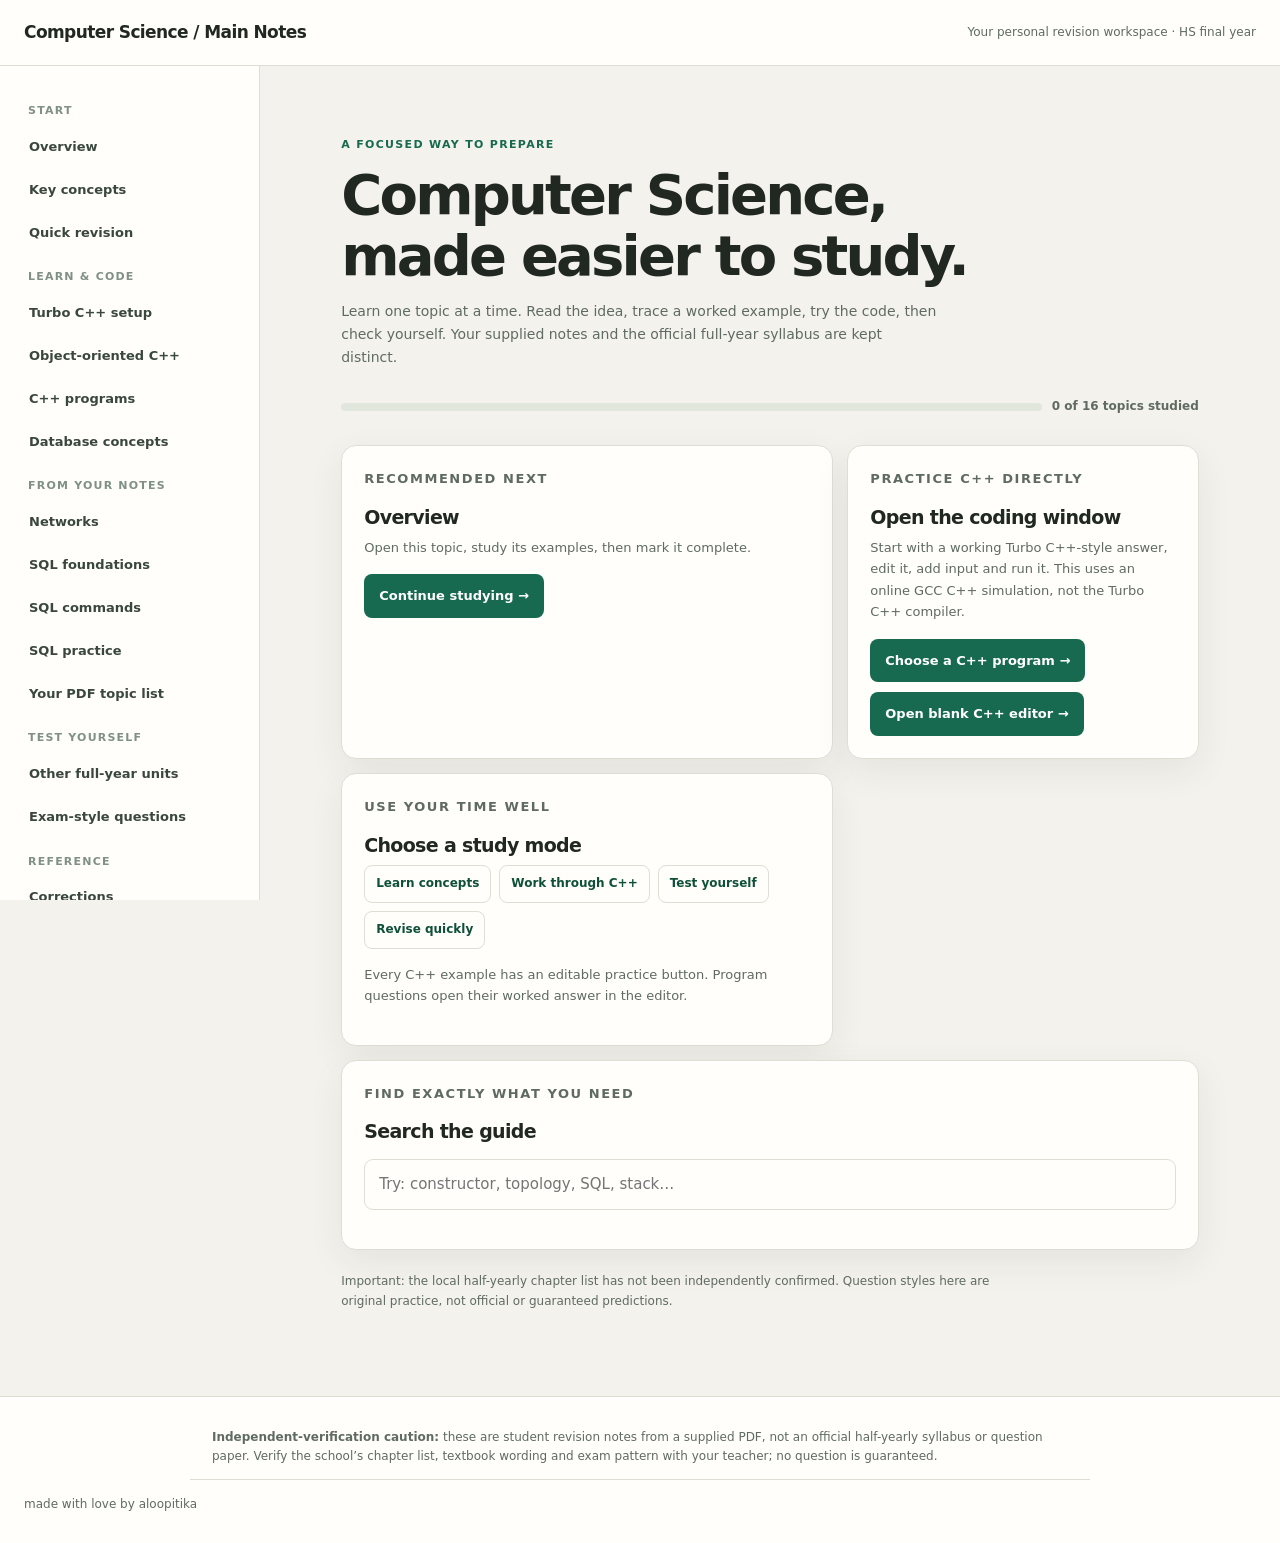
==== commit 1dcf1f79: "Move verification caution to footer" ====
--- a/index.html
+++ b/index.html
@@ -5,9 +5,9 @@
 <meta name="description" content="Computer Science half-yearly revision notes: networking, SQL and DBMS, based on Half Yearly Main Notes.">
 <title>Computer Science · Complete half-yearly revision</title>
 <link rel="stylesheet" href="study.css">
-<style>.home-action.open-blank-lab{border:0;margin-top:10px;margin-left:0;display:inline-block;min-height:44px}.section-meta .open-blank-lab{background:var(--accent);color:#fff;border:0;border-radius:8px;padding:8px 12px;font-weight:700}#home .home-panel .open-blank-lab:hover,.section-meta .open-blank-lab:hover{background:var(--accent-deep)}</style></head>
+<style>footer .notice{position:static;background:transparent;border:0;border-bottom:1px solid var(--line);max-width:900px;margin:0 auto 15px;padding:12px 22px;color:var(--muted)}footer .notice .wrap{width:auto;max-width:none}</style><style>.home-action.open-blank-lab{border:0;margin-top:10px;margin-left:0;display:inline-block;min-height:44px}.section-meta .open-blank-lab{background:var(--accent);color:#fff;border:0;border-radius:8px;padding:8px 12px;font-weight:700}#home .home-panel .open-blank-lab:hover,.section-meta .open-blank-lab:hover{background:var(--accent-deep)}</style></head>
 <body>
-<div class="notice"><div class="wrap"><strong>Independent-verification caution:</strong> these are student revision notes from a supplied PDF, not an official half-yearly syllabus or question paper. Verify the school’s chapter list, textbook wording and exam pattern with your teacher; no question is guaranteed.</div></div>
+
 <div class="top"><div class="wrap"><a class="brand" href="#top">Computer Science / Main Notes</a><span class="tag">Your personal revision workspace · HS final year</span><button type="button" class="mobile-nav-toggle" id="navToggle" aria-expanded="false" aria-controls="studyNav">Topics</button></div></div>
 <div class="site-layout"><aside id="studyNav" class="nav" aria-label="Study sections"><div class="nav-label">Start</div><a href="#map" data-route="map">Overview</a><a href="#concepts" data-route="concepts">Key concepts</a><a href="#recap" data-route="recap">Quick revision</a><div class="nav-label">Learn & code</div><a href="#turbo" data-route="turbo">Turbo C++ setup</a><a href="#oop" data-route="oop">Object-oriented C++</a><a href="#cppprograms" data-route="cppprograms">C++ programs</a><a href="#dbms" data-route="dbms">Database concepts</a><div class="nav-label">From your notes</div><a href="#networks" data-route="networks">Networks</a><a href="#sql" data-route="sql">SQL foundations</a><a href="#commands" data-route="commands">SQL commands</a><a href="#practice" data-route="practice">SQL practice</a><a href="#topics" data-route="topics">Your PDF topic list</a><div class="nav-label">Test yourself</div><a href="#wider" data-route="wider">Other full-year units</a><a href="#questions" data-route="questions">Exam-style questions</a><div class="nav-label">Reference</div><a href="#corrections" data-route="corrections">Corrections</a><a href="#sources" data-route="sources">Sources & scope</a></aside><main class="study-main" id="top">
 <header id="home" class="is-active"><div class="home-lede"><p class="eyebrow">A focused way to prepare</p><h1>Computer Science,<br>made easier to study.</h1><p class="home-intro">Learn one topic at a time. Read the idea, trace a worked example, try the code, then check yourself. Your supplied notes and the official full-year syllabus are kept distinct.</p></div>
@@ -221,5 +221,5 @@
 <li>[3] <em>Half Yearly Main Notes</em> · user-supplied, 8-page PDF. PDF-page references in the basic notes below refer to this document; it lists extra question topics but does not certify the half-yearly syllabus.</li>
 <li>[4] Existing local <em>Computer Science &amp; Application · Focus</em> study plan · identifies OOP in C++ and DBMS/SQL as the half-yearly units, and states 50 marks. School-issued syllabus was not supplied; this is a planning source, not official confirmation.</li>
 </ul><p class="small">Codes and flowcharts here are original study examples; output depends on the input and compiler version. No school or board endorsement is claimed.</p><div class="section-bottom"><a class="jump-next jump-prev" href="#corrections">← Corrections</a><a class="jump-next" href="#map">Overview →</a></div></section><section id="recap"><div class="section-top"><div><p class="section-kicker">Study guide / Learn</p></div><span class="section-number">14 / 16</span></div><h2>Quick revision / last 15 minutes</h2><div class="section-meta"><button type="button" class="mark-done" data-section="recap" aria-pressed="false">Mark this topic studied</button><a href="#home" class="quick-link">Back to home</a></div><div class="grid"><div class="tile"><b>OOP in one glance</b><p>class blueprint → object instance → constructor initializes → public functions access private data → destructor cleans up. :: defines functions outside class. Inheritance reuses a base class.</p></div><div class="tile"><b>SQL in one glance</b><p>CREATE / ALTER / DROP = structure. INSERT / UPDATE / DELETE = data. SELECT columns FROM table WHERE row condition GROUP BY group HAVING group condition ORDER BY sorting.</p></div><div class="tile"><b>Network in one glance</b><p>LAN: building. MAN: city. WAN: wide area. Star: central switch; bus: shared backbone. Repeater regenerates; router connects networks.</p></div><div class="tile"><b>Check before submitting</b><p>Turbo C++ (.CPP) for every program, including loops and data structures. Semicolons, braces, correct header, valid return type, input, and sample output. Never claim these questions are guaranteed.</p></div></div><p><button id="resetProgress" type="button">Reset study progress</button> <span id="studyProgress" class="small" aria-live="polite"></span></p><div class="section-bottom"><a class="jump-next jump-prev" href="#questions">← Exam-style questions</a><a class="jump-next" href="#corrections">Corrections →</a></div></section><section id="corrections"><div class="section-top"><div><p class="section-kicker">Study guide / Learn</p></div><span class="section-number">15 / 16</span></div><h2>Source corrections and scope</h2><div class="section-meta"><button type="button" class="mark-done" data-section="corrections" aria-pressed="false">Mark this topic studied</button><a href="#home" class="quick-link">Back to home</a></div><ul><li>PDF pages 3, 7 and 8 repeat the <code>CREATE TABLE</code>/<code>DESCRIBE</code> explanation. It appears once here.</li><li>PDF page 5 has <code>Copyright_date NUMERIC(4,2)</code>, inconsistent with its four-digit example on page 3; the sample above uses <code>NUMERIC(4)</code> as a four-digit year. Verify the expected field meaning with your teacher.</li><li>The PDF’s <code>ALTER TABLE BOOK MODIFY P_name</code> example refers to <code>P_name</code>, a column of <code>PUBLISHER</code>, not <code>BOOK</code>. It has not been copied as-is.</li><li>The PDF says <code>NUMERIC(p,s)</code> is floating-point. More accurately, it is an <em>exact</em> numeric/decimal type in SQL.</li><li>Network topology/device answers, some SQL command answers and the SQL practice solutions were written for this page because the PDF gives only their questions.</li></ul><p class="small">Reference document: <em>Half Yearly Main Notes</em>, 8-page PDF supplied by the student. This page is a revision aid, not an official paper or prediction.</p><div class="section-bottom"><a class="jump-next jump-prev" href="#recap">← Quick revision</a><a class="jump-next" href="#sources">Sources & scope →</a></div></section>
-</main></div><footer><div class="wrap">made with love by aloopitika</div></footer>
+</main></div><footer><div class="notice"><div class="wrap"><strong>Independent-verification caution:</strong> these are student revision notes from a supplied PDF, not an official half-yearly syllabus or question paper. Verify the school’s chapter list, textbook wording and exam pattern with your teacher; no question is guaranteed.</div></div><div class="wrap">made with love by aloopitika</div></footer>
 <div class="modal" id="lab" hidden role="dialog" aria-modal="true" aria-labelledby="labTitle"><div class="modal-panel"><div class="modal-top"><div><strong id="labTitle">Practice lab</strong><p id="labType" class="small"></p></div><button type="button" id="closeLab" aria-label="Close practice window">✕ Close</button></div><p class="small" id="labNotice">Run submits the code and input to a public Judge0 sandbox. It runs GCC C++, <strong>not the actual Turbo C++ compiler</strong>; old Turbo C++ headers are adapted for execution. File programs use a temporary sandbox and may not work here. Don’t enter private data.</p><div class="editor-grid"><div><label for="editor"><strong>Editable answer</strong></label><textarea id="editor" spellcheck="false" aria-label="Edit program code"></textarea></div><div><label for="stdin"><strong>Input (stdin)</strong></label><textarea id="stdin" placeholder="e.g. 7" aria-label="Program input"></textarea><button type="button" id="runCode" class="run">▶ Compile &amp; run</button><button type="button" id="resetCode">Restore answer</button><h3>Output / errors</h3><pre id="runOutput" role="status" aria-live="polite">Ready to run.</pre></div></div></div></div><script src="app.js" defer></script><script src="workspace.js" defer></script></body></html>
